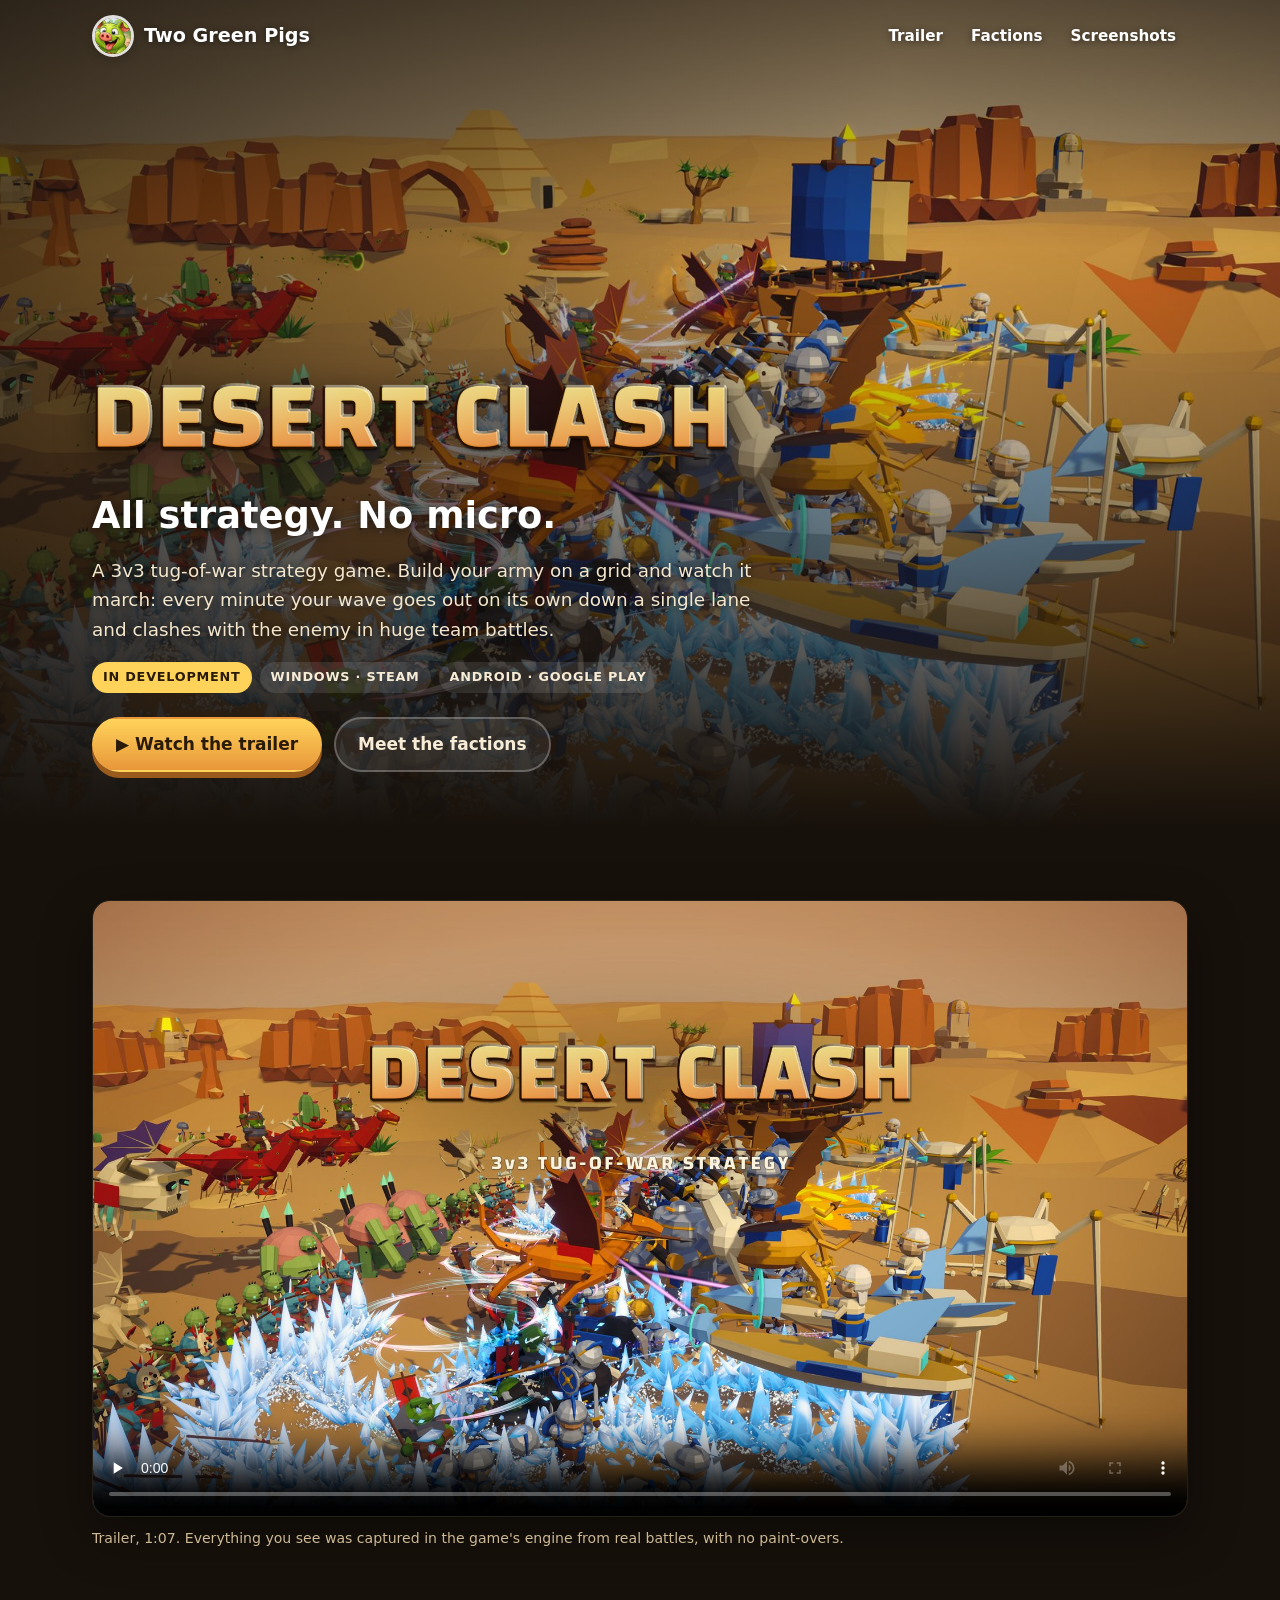
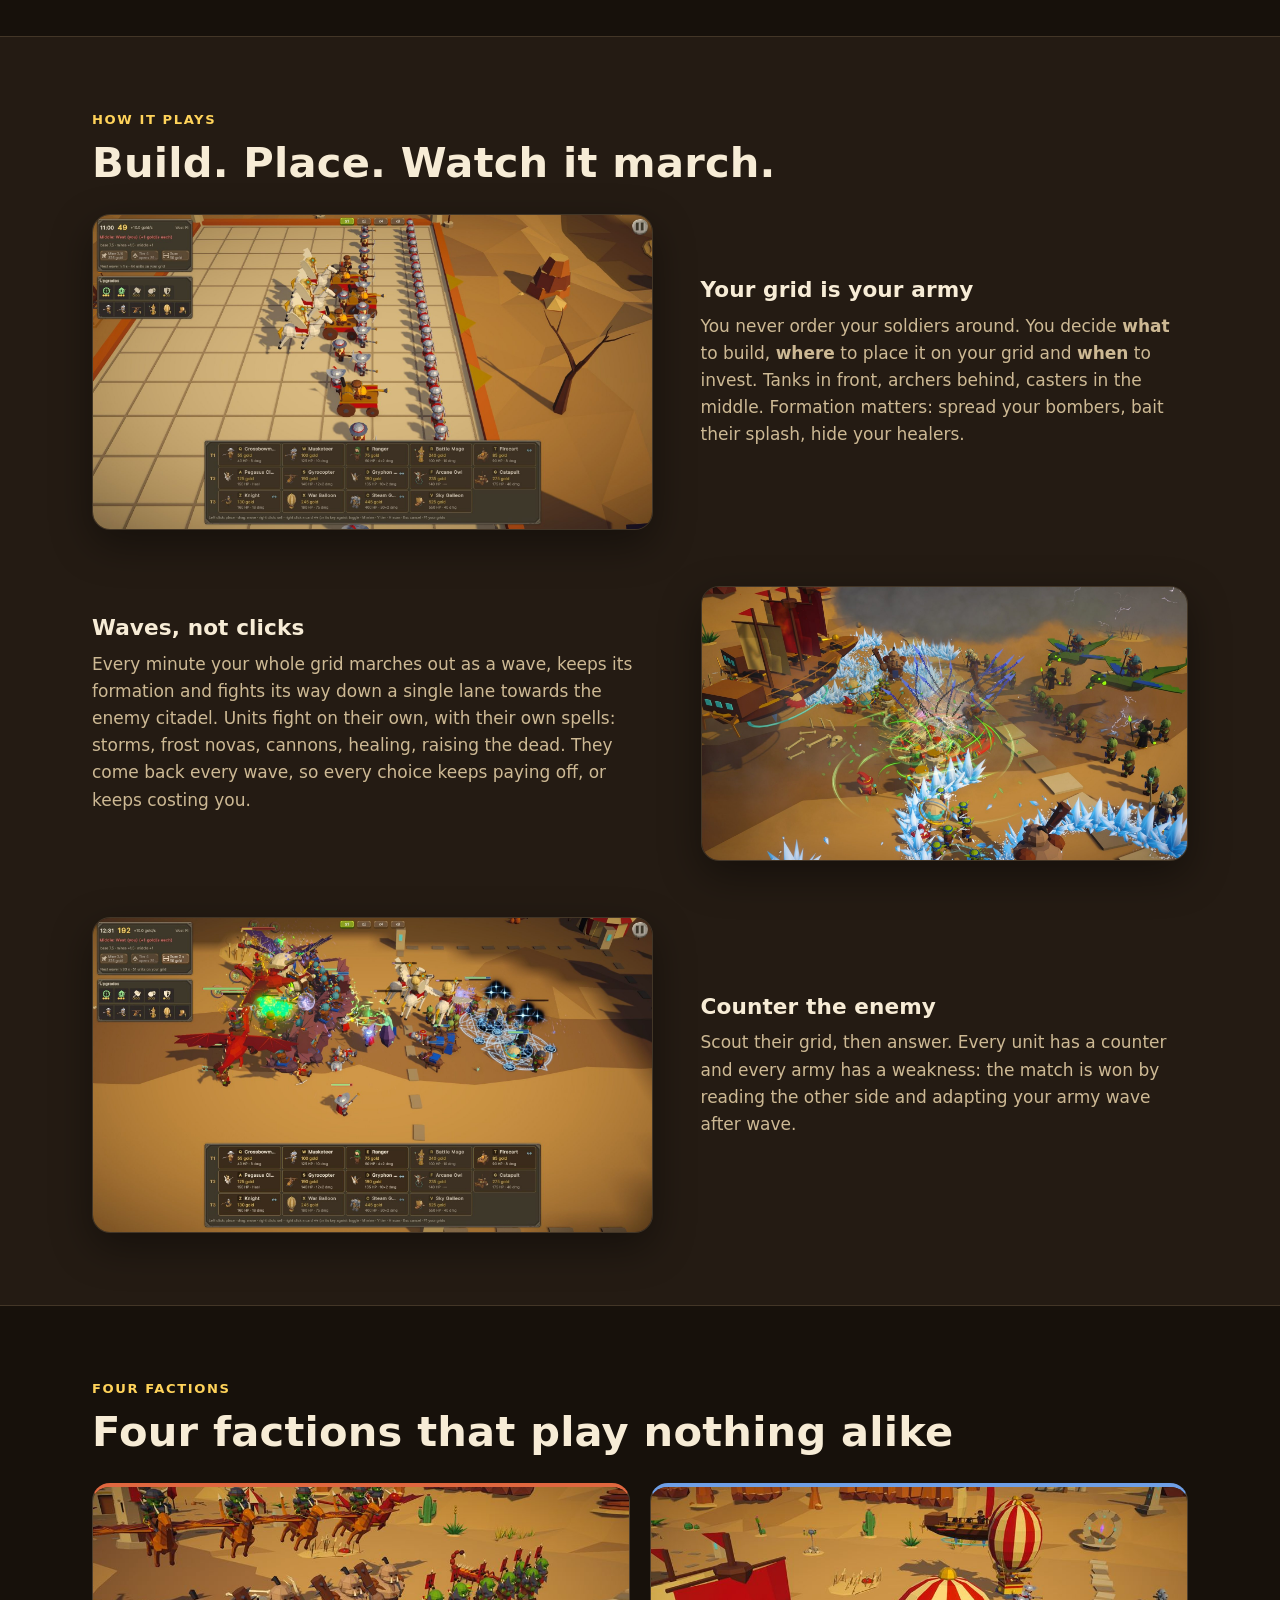
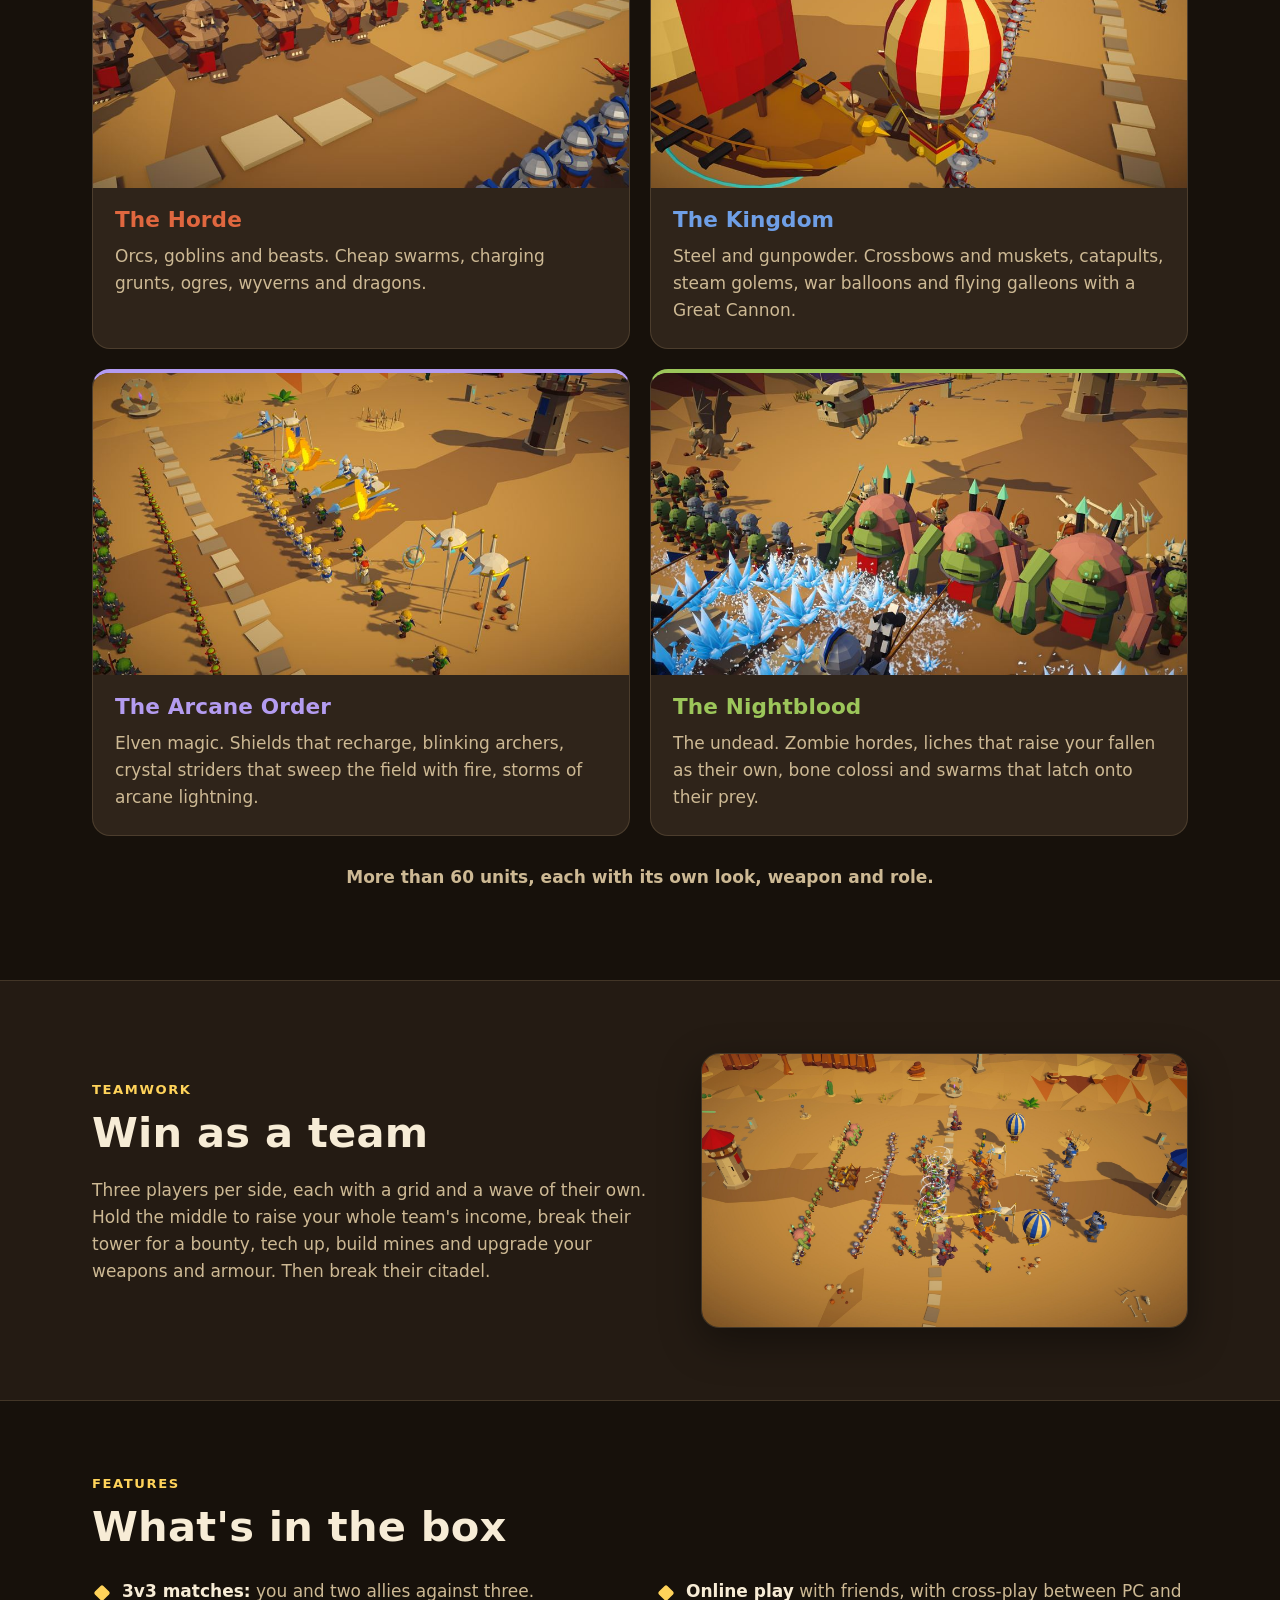
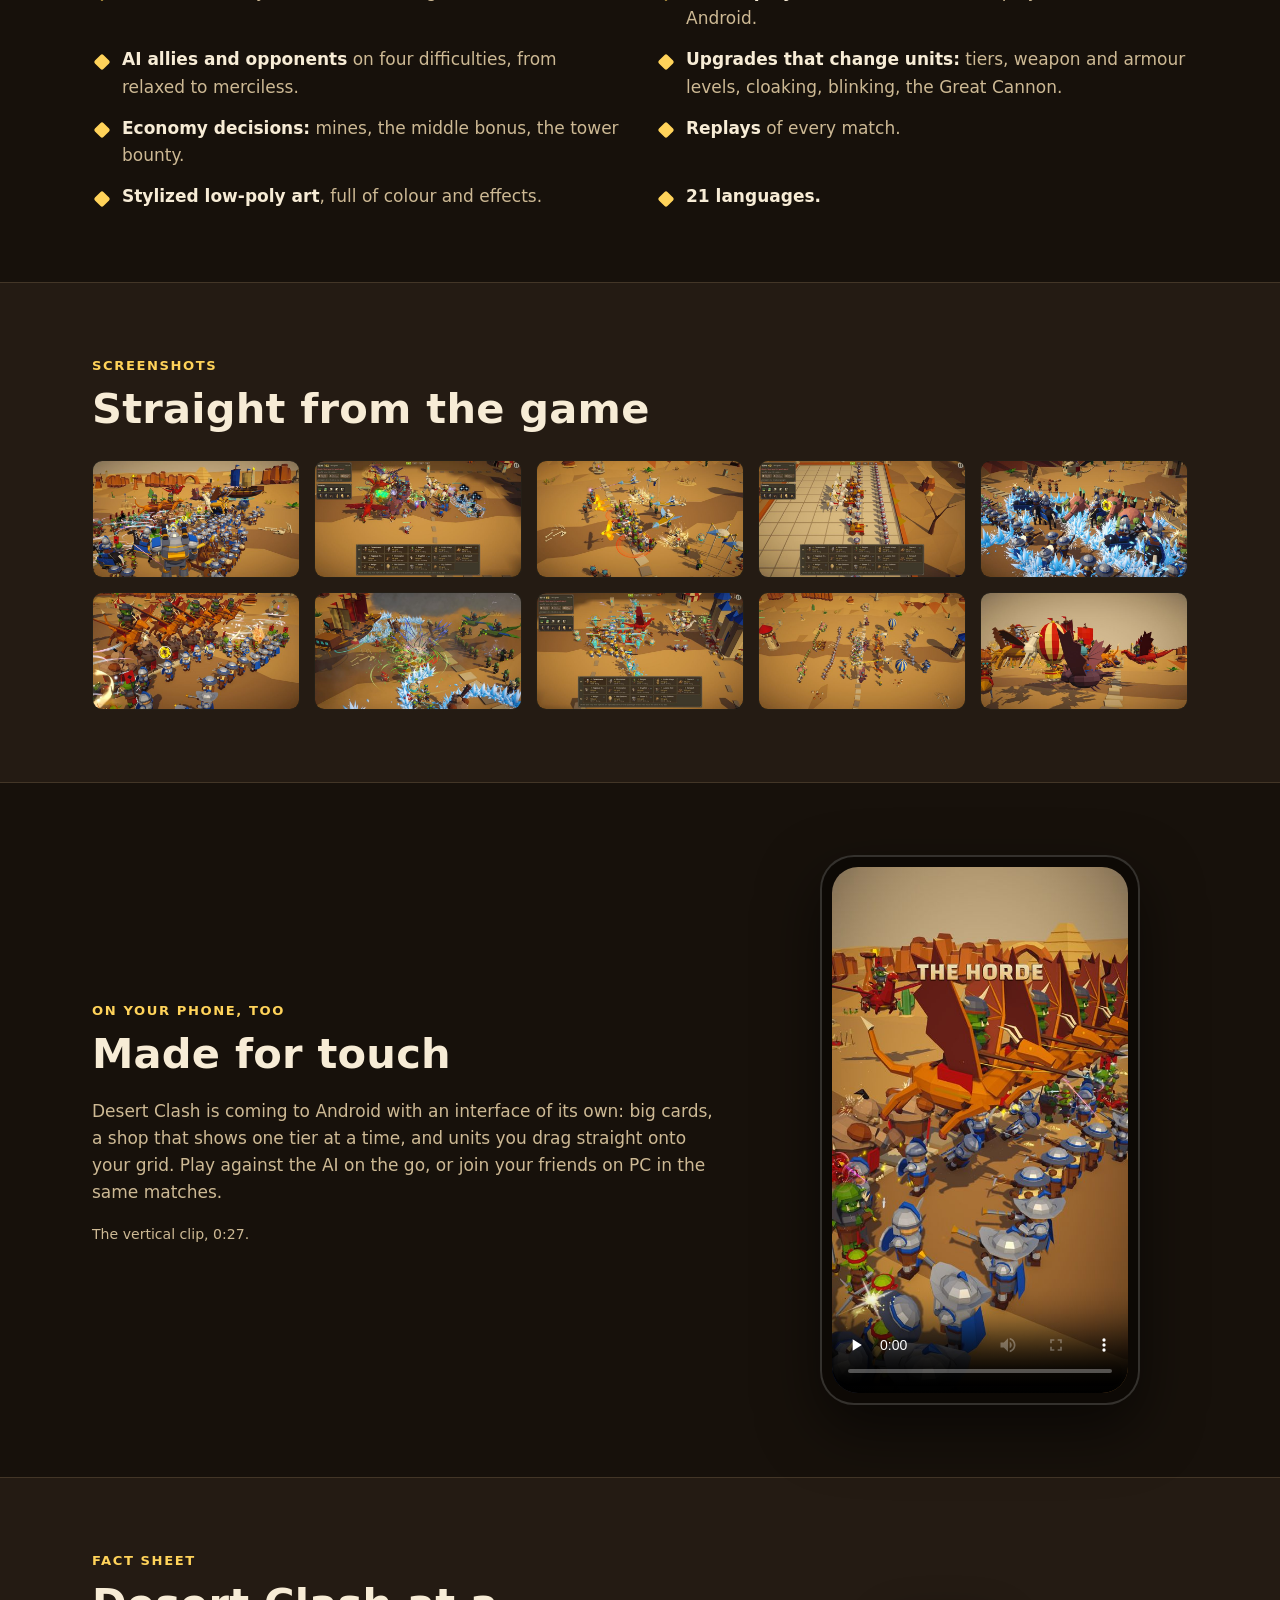
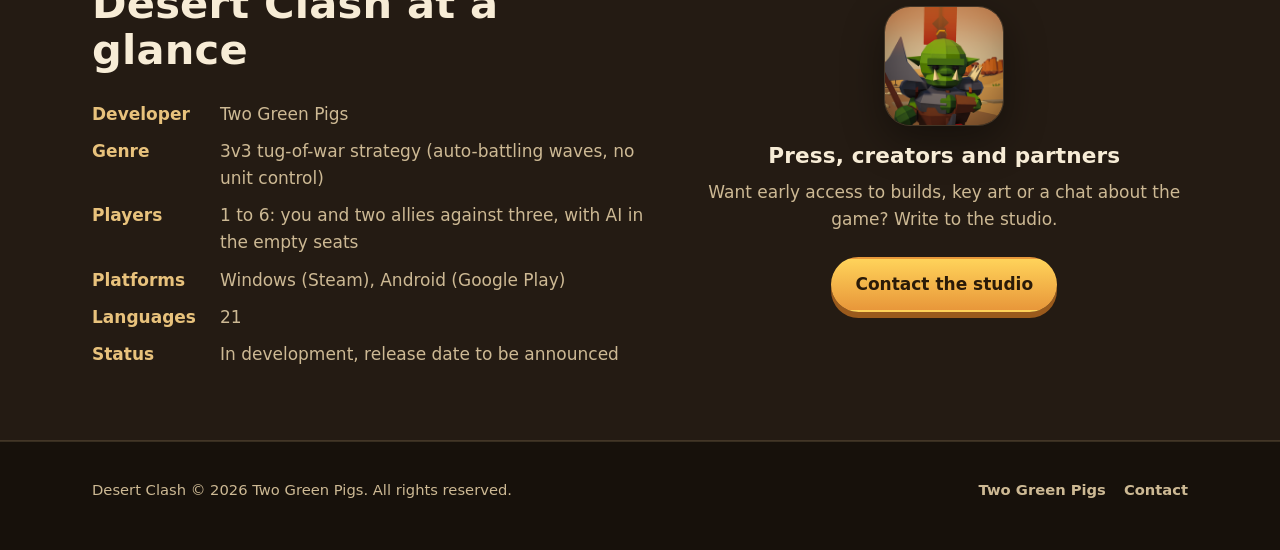
==== desert-clash/index.html @ 1e88afcd "Two Green Pigs website: the studio page and Desert Clash Plain HTML and CSS for GitHub Pages: the st" ====
<!doctype html>
<html lang="en">
<head>
  <meta charset="utf-8">
  <meta name="viewport" content="width=device-width, initial-scale=1">
  <title>Desert Clash · 3v3 tug-of-war strategy · Two Green Pigs</title>
  <meta name="description" content="Desert Clash is a 3v3 tug-of-war strategy game for PC and Android. Build your army on a grid and watch it march: four fantasy factions, more than 60 units, no micro.">
  <meta name="theme-color" content="#17110b">
  <meta property="og:type" content="website">
  <meta property="og:site_name" content="Two Green Pigs">
  <meta property="og:title" content="Desert Clash · All strategy. No micro.">
  <meta property="og:description" content="A 3v3 tug-of-war strategy game. Build your army on a grid, and every minute it marches out to clash with the enemy in huge team battles.">
  <meta property="og:image" content="media/key-art.jpg">
  <meta name="twitter:card" content="summary_large_image">
  <link rel="icon" type="image/png" sizes="32x32" href="../assets/img/favicon-32.png">
  <link rel="apple-touch-icon" href="../assets/img/pig-face-180.png">
  <link rel="preload" as="image" href="media/key-art-clean.jpg">
  <link rel="stylesheet" href="../assets/css/site.css">
</head>
<body class="game">
  <a class="skip" href="#main">Skip to content</a>

  <div class="game-hero">
    <div class="game-hero-bg"><img src="media/key-art-clean.jpg" width="1920" height="1080" alt=""></div>
    <header class="topbar">
      <div class="wrap topbar-inner">
        <a class="brand" href="../" aria-label="Two Green Pigs, home"><img src="../assets/img/pig-face-96.png" alt="" width="42" height="42"><span>Two Green Pigs</span></a>
        <nav class="nav" aria-label="Desert Clash">
          <a href="#trailer">Trailer</a>
          <a href="#factions">Factions</a>
          <a href="#screenshots">Screenshots</a>
        </nav>
      </div>
    </header>
    <div class="wrap game-hero-body" id="main">
      <h1><img class="game-logo" src="media/desert-clash-logo.png" width="1200" height="136" alt="Desert Clash"></h1>
      <p class="tagline">All strategy. No micro.</p>
      <p class="lead">A 3v3 tug-of-war strategy game. Build your army on a grid and watch it march: every minute your wave goes out on its own down a single lane and clashes with the enemy in huge team battles.</p>
      <div class="tags">
        <span class="tag tag-live">In development</span>
        <span class="tag">Windows · Steam</span>
        <span class="tag">Android · Google Play</span>
      </div>
      <div class="actions">
        <a class="btn btn-primary" href="#trailer">&#9654; Watch the trailer</a>
        <a class="btn btn-ghost" href="#factions">Meet the factions</a>
      </div>
    </div>
  </div>

  <main>
    <section id="trailer" class="section">
      <div class="wrap">
        <div class="video-frame">
          <video controls preload="none" playsinline poster="media/key-art.jpg" width="1920" height="1080">
            <source src="media/desert-clash-trailer.mp4" type="video/mp4">
            <a href="media/desert-clash-trailer.mp4">Download the trailer (MP4)</a>
          </video>
        </div>
        <p class="caption">Trailer, 1:07. Everything you see was captured in the game's engine from real battles, with no paint-overs.</p>
      </div>
    </section>

    <section class="section band">
      <div class="wrap">
        <p class="eyebrow">How it plays</p>
        <h2 class="section-title">Build. Place. Watch it march.</h2>
        <div class="rows">
          <div class="row">
            <img src="media/screens/04_hud_grid.jpg" width="1920" height="1080" loading="lazy" alt="A player's grid of units waiting for the next wave, with the shop and the economy around it">
            <div>
              <h3>Your grid is your army</h3>
              <p>You never order your soldiers around. You decide <strong>what</strong> to build, <strong>where</strong> to place it on your grid and <strong>when</strong> to invest. Tanks in front, archers behind, casters in the middle. Formation matters: spread your bombers, bait their splash, hide your healers.</p>
            </div>
          </div>
          <div class="row flip">
            <img src="media/screens/07_spells.jpg" width="1920" height="1080" loading="lazy" alt="Two armies clashing in the desert, with spells and explosions">
            <div>
              <h3>Waves, not clicks</h3>
              <p>Every minute your whole grid marches out as a wave, keeps its formation and fights its way down a single lane towards the enemy citadel. Units fight on their own, with their own spells: storms, frost novas, cannons, healing, raising the dead. They come back every wave, so every choice keeps paying off, or keeps costing you.</p>
            </div>
          </div>
          <div class="row">
            <img src="media/screens/02_hud_fight.jpg" width="1920" height="1080" loading="lazy" alt="A battle seen from above, with the game's interface">
            <div>
              <h3>Counter the enemy</h3>
              <p>Scout their grid, then answer. Every unit has a counter and every army has a weakness: the match is won by reading the other side and adapting your army wave after wave.</p>
            </div>
          </div>
        </div>
      </div>
    </section>

    <section id="factions" class="section">
      <div class="wrap">
        <p class="eyebrow">Four factions</p>
        <h2 class="section-title">Four factions that play nothing alike</h2>
        <div class="factions">
          <article class="faction horde">
            <video data-loop muted loop playsinline preload="none" poster="media/loop-horde.jpg" width="1920" height="1080" aria-label="The Horde in battle">
              <source src="media/loop-horde.mp4" type="video/mp4">
            </video>
            <div class="faction-body">
              <h3>The Horde</h3>
              <p>Orcs, goblins and beasts. Cheap swarms, charging grunts, ogres, wyverns and dragons.</p>
            </div>
          </article>
          <article class="faction kingdom">
            <video data-loop muted loop playsinline preload="none" poster="media/loop-kingdom.jpg" width="1920" height="1080" aria-label="The Kingdom in battle">
              <source src="media/loop-kingdom.mp4" type="video/mp4">
            </video>
            <div class="faction-body">
              <h3>The Kingdom</h3>
              <p>Steel and gunpowder. Crossbows and muskets, catapults, steam golems, war balloons and flying galleons with a Great Cannon.</p>
            </div>
          </article>
          <article class="faction arcane">
            <video data-loop muted loop playsinline preload="none" poster="media/loop-arcane.jpg" width="1920" height="1080" aria-label="The Arcane Order in battle">
              <source src="media/loop-arcane.mp4" type="video/mp4">
            </video>
            <div class="faction-body">
              <h3>The Arcane Order</h3>
              <p>Elven magic. Shields that recharge, blinking archers, crystal striders that sweep the field with fire, storms of arcane lightning.</p>
            </div>
          </article>
          <article class="faction nightblood">
            <video data-loop muted loop playsinline preload="none" poster="media/loop-nightblood.jpg" width="1920" height="1080" aria-label="The Nightblood in battle">
              <source src="media/loop-nightblood.mp4" type="video/mp4">
            </video>
            <div class="faction-body">
              <h3>The Nightblood</h3>
              <p>The undead. Zombie hordes, liches that raise your fallen as their own, bone colossi and swarms that latch onto their prey.</p>
            </div>
          </article>
        </div>
        <p class="note">More than 60 units, each with its own look, weapon and role.</p>
      </div>
    </section>

    <section class="section band">
      <div class="wrap">
        <div class="row flip">
          <img src="media/screens/09_lane.jpg" width="1920" height="1080" loading="lazy" alt="Waves of units marching down the lane between two towers">
          <div>
            <p class="eyebrow">Teamwork</p>
            <h2>Win as a team</h2>
            <p>Three players per side, each with a grid and a wave of their own. Hold the middle to raise your whole team's income, break their tower for a bounty, tech up, build mines and upgrade your weapons and armour. Then break their citadel.</p>
          </div>
        </div>
      </div>
    </section>

    <section class="section">
      <div class="wrap">
        <p class="eyebrow">Features</p>
        <h2 class="section-title">What's in the box</h2>
        <ul class="features">
          <li><strong>3v3 matches:</strong> you and two allies against three.</li>
          <li><strong>Online play</strong> with friends, with cross-play between PC and Android.</li>
          <li><strong>AI allies and opponents</strong> on four difficulties, from relaxed to merciless.</li>
          <li><strong>Upgrades that change units:</strong> tiers, weapon and armour levels, cloaking, blinking, the Great Cannon.</li>
          <li><strong>Economy decisions:</strong> mines, the middle bonus, the tower bounty.</li>
          <li><strong>Replays</strong> of every match.</li>
          <li><strong>Stylized low-poly art</strong>, full of colour and effects.</li>
          <li><strong>21 languages.</strong></li>
        </ul>
      </div>
    </section>

    <section id="screenshots" class="section band">
      <div class="wrap">
        <p class="eyebrow">Screenshots</p>
        <h2 class="section-title">Straight from the game</h2>
        <div class="gallery" data-gallery>
          <a href="media/screens/01_clash.jpg"><img src="media/screens/01_clash-thumb.jpg" width="800" height="450" loading="lazy" alt="Four factions clashing in the middle of the desert"></a>
          <a href="media/screens/02_hud_fight.jpg"><img src="media/screens/02_hud_fight-thumb.jpg" width="800" height="450" loading="lazy" alt="A battle with the game's interface"></a>
          <a href="media/screens/03_arcane.jpg"><img src="media/screens/03_arcane-thumb.jpg" width="800" height="450" loading="lazy" alt="The Arcane Order's crystal striders and archers"></a>
          <a href="media/screens/04_hud_grid.jpg"><img src="media/screens/04_hud_grid-thumb.jpg" width="800" height="450" loading="lazy" alt="Placing units on the grid"></a>
          <a href="media/screens/05_nightblood.jpg"><img src="media/screens/05_nightblood-thumb.jpg" width="800" height="450" loading="lazy" alt="The Nightblood's undead army"></a>
          <a href="media/screens/06_horde.jpg"><img src="media/screens/06_horde-thumb.jpg" width="800" height="450" loading="lazy" alt="The Horde charging"></a>
          <a href="media/screens/07_spells.jpg"><img src="media/screens/07_spells-thumb.jpg" width="800" height="450" loading="lazy" alt="Spells and explosions in a big fight"></a>
          <a href="media/screens/08_hud_fight.jpg"><img src="media/screens/08_hud_fight-thumb.jpg" width="800" height="450" loading="lazy" alt="A late-game battle with the interface"></a>
          <a href="media/screens/09_lane.jpg"><img src="media/screens/09_lane-thumb.jpg" width="800" height="450" loading="lazy" alt="Waves marching down the lane"></a>
          <a href="media/screens/10_air.jpg"><img src="media/screens/10_air-thumb.jpg" width="800" height="450" loading="lazy" alt="Air units fighting over the desert"></a>
        </div>
      </div>
    </section>

    <section class="section">
      <div class="wrap phone">
        <div>
          <p class="eyebrow">On your phone, too</p>
          <h2>Made for touch</h2>
          <p>Desert Clash is coming to Android with an interface of its own: big cards, a shop that shows one tier at a time, and units you drag straight onto your grid. Play against the AI on the go, or join your friends on PC in the same matches.</p>
          <p class="caption">The vertical clip, 0:27.</p>
        </div>
        <div class="phone-frame">
          <video controls preload="none" playsinline poster="media/short-poster.jpg" width="1080" height="1920">
            <source src="media/desert-clash-short.mp4" type="video/mp4">
            <a href="media/desert-clash-short.mp4">Download the clip (MP4)</a>
          </video>
        </div>
      </div>
    </section>

    <section class="section band">
      <div class="wrap row">
        <div>
          <p class="eyebrow">Fact sheet</p>
          <h2 class="section-title">Desert Clash at a glance</h2>
          <dl class="facts">
            <dt>Developer</dt><dd>Two Green Pigs</dd>
            <dt>Genre</dt><dd>3v3 tug-of-war strategy (auto-battling waves, no unit control)</dd>
            <dt>Players</dt><dd>1 to 6: you and two allies against three, with AI in the empty seats</dd>
            <dt>Platforms</dt><dd>Windows (Steam), Android (Google Play)</dd>
            <dt>Languages</dt><dd>21</dd>
            <dt>Status</dt><dd>In development, release date to be announced</dd>
          </dl>
        </div>
        <div class="cta">
          <img class="cta-icon" src="media/desert-clash-icon.png" width="256" height="256" loading="lazy" alt="The Desert Clash icon">
          <h3>Press, creators and partners</h3>
          <p>Want early access to builds, key art or a chat about the game? Write to the studio.</p>
          <div class="actions">
            <a class="btn btn-primary" href="mailto:twogreenpigs.studio@gmail.com?subject=Desert%20Clash">Contact the studio</a>
          </div>
        </div>
      </div>
    </section>
  </main>

  <footer class="footer">
    <div class="wrap footer-inner">
      <span>Desert Clash &copy; <span data-year>2026</span> Two Green Pigs. All rights reserved.</span>
      <nav class="footer-links" aria-label="Footer">
        <a href="../">Two Green Pigs</a>
        <a href="mailto:twogreenpigs.studio@gmail.com">Contact</a>
      </nav>
    </div>
  </footer>

  <script src="../assets/js/site.js" defer></script>
</body>
</html>
---- assets/css/site.css ----
/* Two Green Pigs: the studio site and its game pages. Plain CSS, no build step, no external requests (no web fonts,
   no trackers), so the site needs no cookie banner. The studio pages are bright (the logo's farm: sky, grass, mud);
   a game page is dark and takes its colours from the game (Desert Clash: sand and gold). */

:root {
  --sky: #9ed8f5;
  --sky-pale: #e4f5fc;
  --grass: #5aae35;
  --grass-deep: #2f6a1d;
  --pig: #8fd14f;
  --mud: #6d4424;
  --mud-soft: #a8723f;
  --sun: #ffd84a;
  --cream: #fff9ec;
  --paper: #fffdf7;
  --ink: #2b2118;
  --ink-soft: #5e5244;
  --line: rgba(43, 33, 24, 0.12);
  --radius: 18px;
  --radius-small: 10px;
  --shadow: 0 10px 30px rgba(43, 33, 24, 0.14);
  --wrap: 1160px;
  --display: "Bahnschrift", "DIN Alternate", "Roboto Condensed", "Arial Narrow", system-ui, sans-serif;
  --body: system-ui, -apple-system, "Segoe UI", Roboto, "Helvetica Neue", Arial, sans-serif;
}

*, *::before, *::after { box-sizing: border-box; }

html { scroll-behavior: smooth; -webkit-text-size-adjust: 100%; }
@media (prefers-reduced-motion: reduce) { html { scroll-behavior: auto; } }

body {
  margin: 0;
  font: 17px/1.6 var(--body);
  color: var(--ink);
  background: var(--paper);
  overflow-x: hidden;
}

img, video { display: block; max-width: 100%; height: auto; }
figure { margin: 0; }
a { color: inherit; }
h1, h2, h3 { font-family: var(--display); font-weight: 700; line-height: 1.1; margin: 0 0 0.5em; letter-spacing: 0.005em; }
h1 { font-size: clamp(2.4rem, 6vw, 4.2rem); }
h2 { font-size: clamp(1.8rem, 4vw, 2.6rem); }
h3 { font-size: 1.35rem; }
p { margin: 0 0 1em; }

.wrap { width: 100%; max-width: var(--wrap); margin: 0 auto; padding: 0 16px; }
@media (min-width: 720px) { .wrap { padding: 0 32px; } }

.skip { position: absolute; left: -9999px; top: 8px; z-index: 100; background: var(--ink); color: #fff; padding: 8px 14px; border-radius: 8px; }
.skip:focus { left: 8px; }

:focus-visible { outline: 3px solid var(--sun); outline-offset: 3px; border-radius: 4px; }

/* ---------- the top bar ---------- */

.topbar { position: relative; z-index: 10; }
.topbar-inner { display: flex; align-items: center; justify-content: space-between; gap: 16px; min-height: 72px; }
.brand { display: inline-flex; align-items: center; gap: 10px; text-decoration: none; font-family: var(--display); font-weight: 700; font-size: 1.2rem; white-space: nowrap; }
.brand img { width: 42px; height: 42px; border-radius: 50%; border: 3px solid #fff; box-shadow: 0 3px 10px rgba(0, 0, 0, 0.18); }
.nav { display: flex; gap: 4px; flex-wrap: wrap; justify-content: flex-end; }
.nav a { text-decoration: none; font-weight: 600; font-size: 0.95rem; padding: 8px 12px; border-radius: 999px; }
.nav a:hover { background: rgba(255, 255, 255, 0.55); }
@media (max-width: 560px) {
  .brand span { display: none; }
  .nav a { padding: 6px 9px; font-size: 0.9rem; }
}

/* ---------- buttons and tags ---------- */

.actions { display: flex; flex-wrap: wrap; gap: 12px; margin-top: 24px; }
.btn {
  display: inline-flex; align-items: center; justify-content: center; gap: 8px;
  min-height: 48px; padding: 12px 22px; border-radius: 999px;
  font-weight: 700; text-decoration: none; border: 2px solid transparent;
  transition: transform 0.15s ease, box-shadow 0.15s ease, background 0.15s ease;
}
.btn:hover { transform: translateY(-2px); }
.btn-primary { background: var(--grass); color: #fff; box-shadow: 0 6px 0 var(--grass-deep); }
.btn-primary:hover { box-shadow: 0 8px 0 var(--grass-deep); }
.btn-ghost { background: rgba(255, 255, 255, 0.7); color: var(--ink); border-color: var(--line); }
.btn-big { font-size: 1.05rem; padding: 14px 26px; overflow-wrap: anywhere; }
@media (prefers-reduced-motion: reduce) { .btn, .btn:hover { transition: none; transform: none; } }

.tags { display: flex; flex-wrap: wrap; gap: 8px; margin-bottom: 14px; }
.tag { font-size: 0.8rem; font-weight: 700; text-transform: uppercase; letter-spacing: 0.06em; padding: 5px 11px; border-radius: 999px; background: var(--sky-pale); color: var(--ink-soft); }
.tag-live { background: var(--sun); color: var(--ink); }

/* ---------- sections ---------- */

.section { padding: 72px 0; }
.section-title { margin-bottom: 28px; }
.eyebrow { font-weight: 800; text-transform: uppercase; letter-spacing: 0.12em; font-size: 0.82rem; color: var(--grass-deep); margin-bottom: 10px; }
.lead { font-size: 1.15rem; color: var(--ink-soft); max-width: 36em; }

/* ---------- the studio pages ---------- */

.studio .topbar { background: var(--sky); }
.studio .hero { background: linear-gradient(180deg, var(--sky) 0%, var(--sky-pale) 72%, var(--paper) 100%); }

.hero { padding: 24px 0 64px; }
.hero-grid { display: grid; gap: 32px; align-items: center; }
@media (min-width: 900px) { .hero-grid { grid-template-columns: 1fr 1.15fr; gap: 48px; } }
.hero h1 { color: var(--grass-deep); }
.hero h1 .accent { color: var(--mud); }
.hero-art img { border-radius: var(--radius); box-shadow: var(--shadow); border: 6px solid #fff; transform: rotate(1.2deg); }
@media (prefers-reduced-motion: reduce) { .hero-art img { transform: none; } }

.game-card { overflow: hidden; border-radius: var(--radius); background: #fff; box-shadow: var(--shadow); border: 1px solid var(--line); }
.game-card-media { display: block; background: #1c140d; }
.game-card-media img { width: 100%; aspect-ratio: 920 / 430; object-fit: cover; }
.game-card-body { padding: 24px 20px 28px; }
@media (min-width: 860px) { .game-card-body { display: grid; grid-template-columns: 1fr 1.6fr; gap: 40px; padding: 36px 40px 40px; } }
.game-card h3 { font-size: 2rem; }

.about { background: var(--cream); border-top: 1px solid var(--line); border-bottom: 1px solid var(--line); }
.about-grid { display: grid; gap: 36px; align-items: center; }
@media (min-width: 860px) { .about-grid { grid-template-columns: 0.8fr 1.2fr; gap: 56px; } }
.about-art img { border-radius: var(--radius); box-shadow: var(--shadow); border: 6px solid #fff; transform: rotate(-1.5deg); max-height: 560px; width: auto; margin: 0 auto; }
@media (prefers-reduced-motion: reduce) { .about-art img { transform: none; } }
.about-copy p { color: var(--ink-soft); }

.values { display: grid; gap: 18px; margin-top: 48px; }
@media (min-width: 760px) { .values { grid-template-columns: repeat(3, 1fr); } }
.value { background: #fff; border-radius: var(--radius); padding: 24px; border: 1px solid var(--line); }
.value h3 { color: var(--grass-deep); }
.value p { margin: 0; color: var(--ink-soft); }
.value-icon { width: 44px; height: 44px; border-radius: 50%; display: grid; place-items: center; background: var(--pig); color: var(--grass-deep); font-size: 1.3rem; margin-bottom: 14px; }

.contact-box {
  text-align: center; background: linear-gradient(160deg, var(--grass) 0%, var(--grass-deep) 100%);
  color: #fff; border-radius: var(--radius); padding: 48px 20px; box-shadow: var(--shadow);
}
.contact-box h2 { color: #fff; }
.contact-box p { color: rgba(255, 255, 255, 0.9); }
.contact-box .btn-primary { background: var(--sun); color: var(--ink); box-shadow: 0 6px 0 #c9a21a; }

.footer { padding: 36px 0 48px; color: var(--ink-soft); font-size: 0.92rem; }
.footer-inner { display: flex; flex-wrap: wrap; gap: 12px 24px; align-items: center; justify-content: space-between; }
.footer a { text-decoration: none; font-weight: 600; }
.footer a:hover { text-decoration: underline; }
.footer-links { display: flex; flex-wrap: wrap; gap: 6px 18px; }

/* ---------- a game page (Desert Clash) ---------- */

.game {
  --night: #17110b;
  --stone: #241b13;
  --stone-2: #2f241a;
  --sand: #e8c27c;
  --gold: #ffd35a;
  --gold-deep: #e8973a;
  --text: #f7ecd6;
  --text-soft: #cdb994;
  --line: rgba(255, 220, 160, 0.14);
  background: var(--night);
  color: var(--text);
}
.game .brand img { border-color: rgba(255, 255, 255, 0.85); }
.game .nav a:hover { background: rgba(255, 255, 255, 0.1); }
.game .lead, .game p { color: var(--text-soft); }
.game h2, .game h3 { color: var(--text); }
.game .eyebrow { color: var(--gold); }
.game .btn-primary { background: linear-gradient(180deg, var(--gold) 0%, var(--gold-deep) 100%); color: #2a1a08; box-shadow: 0 6px 0 #9a5a1c; }
.game .btn-primary:hover { box-shadow: 0 8px 0 #9a5a1c; }
.game .btn-ghost { background: rgba(255, 255, 255, 0.08); color: var(--text); border-color: rgba(255, 255, 255, 0.25); }
.game .tag { background: rgba(255, 255, 255, 0.1); color: var(--text); }
.game .tag-live { background: var(--gold); color: #2a1a08; }
.game .footer { color: var(--text-soft); border-top: 1px solid var(--line); }

.game-hero { position: relative; isolation: isolate; min-height: min(92vh, 860px); display: flex; flex-direction: column; }
.game-hero-bg { position: absolute; inset: 0; z-index: -1; overflow: hidden; }
.game-hero-bg img { width: 100%; height: 100%; object-fit: cover; object-position: 50% 40%; }
.game-hero-bg::after {
  content: ""; position: absolute; inset: 0;
  background:
    linear-gradient(90deg, rgba(23, 17, 11, 0.6) 0%, rgba(23, 17, 11, 0.25) 45%, rgba(23, 17, 11, 0) 70%),
    linear-gradient(180deg, rgba(23, 17, 11, 0.55) 0%, rgba(23, 17, 11, 0.05) 30%, rgba(23, 17, 11, 0.4) 62%, var(--night) 100%);
}
.game-hero .topbar { color: #fff; text-shadow: 0 1px 6px rgba(0, 0, 0, 0.5); }
.game-hero-body { margin-top: auto; padding-bottom: 56px; }
.game-logo { width: min(640px, 100%); margin: 0 0 14px; filter: drop-shadow(0 6px 18px rgba(0, 0, 0, 0.55)); }
.game-hero .tagline { font-family: var(--display); font-weight: 700; font-size: clamp(1.5rem, 3.4vw, 2.3rem); color: #fff; text-shadow: 0 2px 12px rgba(0, 0, 0, 0.6); margin-bottom: 10px; }
.game-hero .lead { color: #f3e6cc; text-shadow: 0 1px 8px rgba(0, 0, 0, 0.7); }

.video-frame { border-radius: var(--radius); overflow: hidden; background: #000; border: 1px solid var(--line); box-shadow: 0 18px 50px rgba(0, 0, 0, 0.45); }
.video-frame video { width: 100%; aspect-ratio: 16 / 9; background: #000; }
.caption { font-size: 0.88rem; color: var(--text-soft); margin-top: 10px; }

.rows { display: grid; gap: 56px; }
.row { display: grid; gap: 24px; align-items: center; }
@media (min-width: 860px) {
  .row { grid-template-columns: 1.15fr 1fr; gap: 48px; }
  .row.flip > :first-child { order: 2; }
}
.row img { border-radius: var(--radius); border: 1px solid var(--line); box-shadow: 0 14px 40px rgba(0, 0, 0, 0.4); }

.band { background: var(--stone); border-top: 1px solid var(--line); border-bottom: 1px solid var(--line); }

.factions { display: grid; gap: 20px; }
@media (min-width: 720px) { .factions { grid-template-columns: repeat(2, 1fr); } }
.faction { background: var(--stone-2); border-radius: var(--radius); overflow: hidden; border: 1px solid var(--line); border-top: 4px solid var(--accent, var(--gold)); }
.faction video { width: 100%; aspect-ratio: 16 / 9; object-fit: cover; background: #000; }
.faction-body { padding: 20px 22px 24px; }
.faction h3 { color: var(--accent, var(--gold)); }
.faction p { margin: 0; }
.faction.horde { --accent: #e0673f; }
.faction.kingdom { --accent: #6f9fe6; }
.faction.arcane { --accent: #b49cf0; }
.faction.nightblood { --accent: #9cc65a; }
.note { text-align: center; margin-top: 28px; font-weight: 600; color: var(--sand); }

.features { list-style: none; padding: 0; margin: 0; display: grid; gap: 12px; }
@media (min-width: 760px) { .features { grid-template-columns: repeat(2, 1fr); gap: 14px 32px; } }
.features li { position: relative; padding-left: 30px; color: var(--text-soft); }
.features li::before { content: ""; position: absolute; left: 4px; top: 0.55em; width: 12px; height: 12px; background: var(--gold); transform: rotate(45deg); border-radius: 2px; }
.features strong { color: var(--text); }

.gallery { display: grid; gap: 12px; grid-template-columns: repeat(2, 1fr); }   /* ten screenshots: 5 rows of 2, or 2 rows of 5 */
@media (min-width: 960px) { .gallery { grid-template-columns: repeat(5, 1fr); gap: 14px; } }
.gallery a { display: block; border-radius: var(--radius-small); overflow: hidden; border: 1px solid var(--line); background: #000; }
.gallery img { width: 100%; aspect-ratio: 16 / 9; object-fit: cover; transition: transform 0.25s ease, opacity 0.25s ease; }
.gallery a:hover img { transform: scale(1.04); opacity: 0.92; }
@media (prefers-reduced-motion: reduce) { .gallery img, .gallery a:hover img { transition: none; transform: none; } }

.phone { display: grid; gap: 32px; align-items: center; }
@media (min-width: 860px) { .phone { grid-template-columns: 1.2fr 0.8fr; gap: 56px; } }
.phone-frame { width: min(320px, 78vw); margin: 0 auto; border-radius: 34px; padding: 10px; background: #0d0905; border: 2px solid rgba(255, 255, 255, 0.16); box-shadow: 0 24px 60px rgba(0, 0, 0, 0.55); }
.phone-frame video { width: 100%; aspect-ratio: 9 / 16; border-radius: 26px; background: #000; }

.facts { display: grid; grid-template-columns: max-content 1fr; gap: 10px 24px; margin: 0; }
.facts dt { font-weight: 700; color: var(--sand); }
.facts dd { margin: 0; color: var(--text-soft); }
@media (max-width: 520px) { .facts { grid-template-columns: 1fr; gap: 2px; } .facts dd { margin-bottom: 10px; } }

.cta { text-align: center; }
.cta .actions { justify-content: center; }

/* ---------- the screenshot viewer ---------- */

.lightbox { border: 0; padding: 0; background: transparent; max-width: 100vw; max-height: 100vh; width: 100vw; height: 100vh; }
.lightbox::backdrop { background: rgba(10, 7, 4, 0.92); }
.lightbox-inner { position: relative; width: 100%; height: 100%; display: grid; place-items: center; padding: 56px 12px; }
.lightbox img { max-width: min(1600px, 100%); max-height: 100%; width: auto; border-radius: 10px; box-shadow: 0 20px 60px rgba(0, 0, 0, 0.6); }
.lightbox button {
  position: absolute; border: 0; cursor: pointer; width: 48px; height: 48px; border-radius: 50%;
  background: rgba(255, 255, 255, 0.14); color: #fff; font-size: 1.6rem; line-height: 1;
}
.lightbox button:hover { background: rgba(255, 255, 255, 0.28); }
.lightbox .lb-close { top: 8px; right: 8px; }
.lightbox .lb-prev { left: 8px; top: 50%; transform: translateY(-50%); }
.lightbox .lb-next { right: 8px; top: 50%; transform: translateY(-50%); }
.lightbox .lb-count { position: absolute; bottom: 14px; left: 0; right: 0; text-align: center; color: rgba(255, 255, 255, 0.75); font-size: 0.9rem; }

/* ---------- the 404 page ---------- */

.lost { min-height: 70vh; display: grid; place-items: center; text-align: center; padding: 48px 16px; }
.lost img { width: 160px; height: 160px; border-radius: 50%; margin: 0 auto 24px; border: 6px solid #fff; box-shadow: var(--shadow); }

.cta .cta-icon { width: 120px; height: 120px; border-radius: 26px; margin: 0 auto 18px; }

/* on a narrow screen the text covers the whole battle: a darker veil keeps it readable */
@media (max-width: 720px) {
  .game-hero-bg::after { background: linear-gradient(180deg, rgba(23, 17, 11, 0.6) 0%, rgba(23, 17, 11, 0.45) 35%, rgba(23, 17, 11, 0.75) 70%, var(--night) 100%); }
}
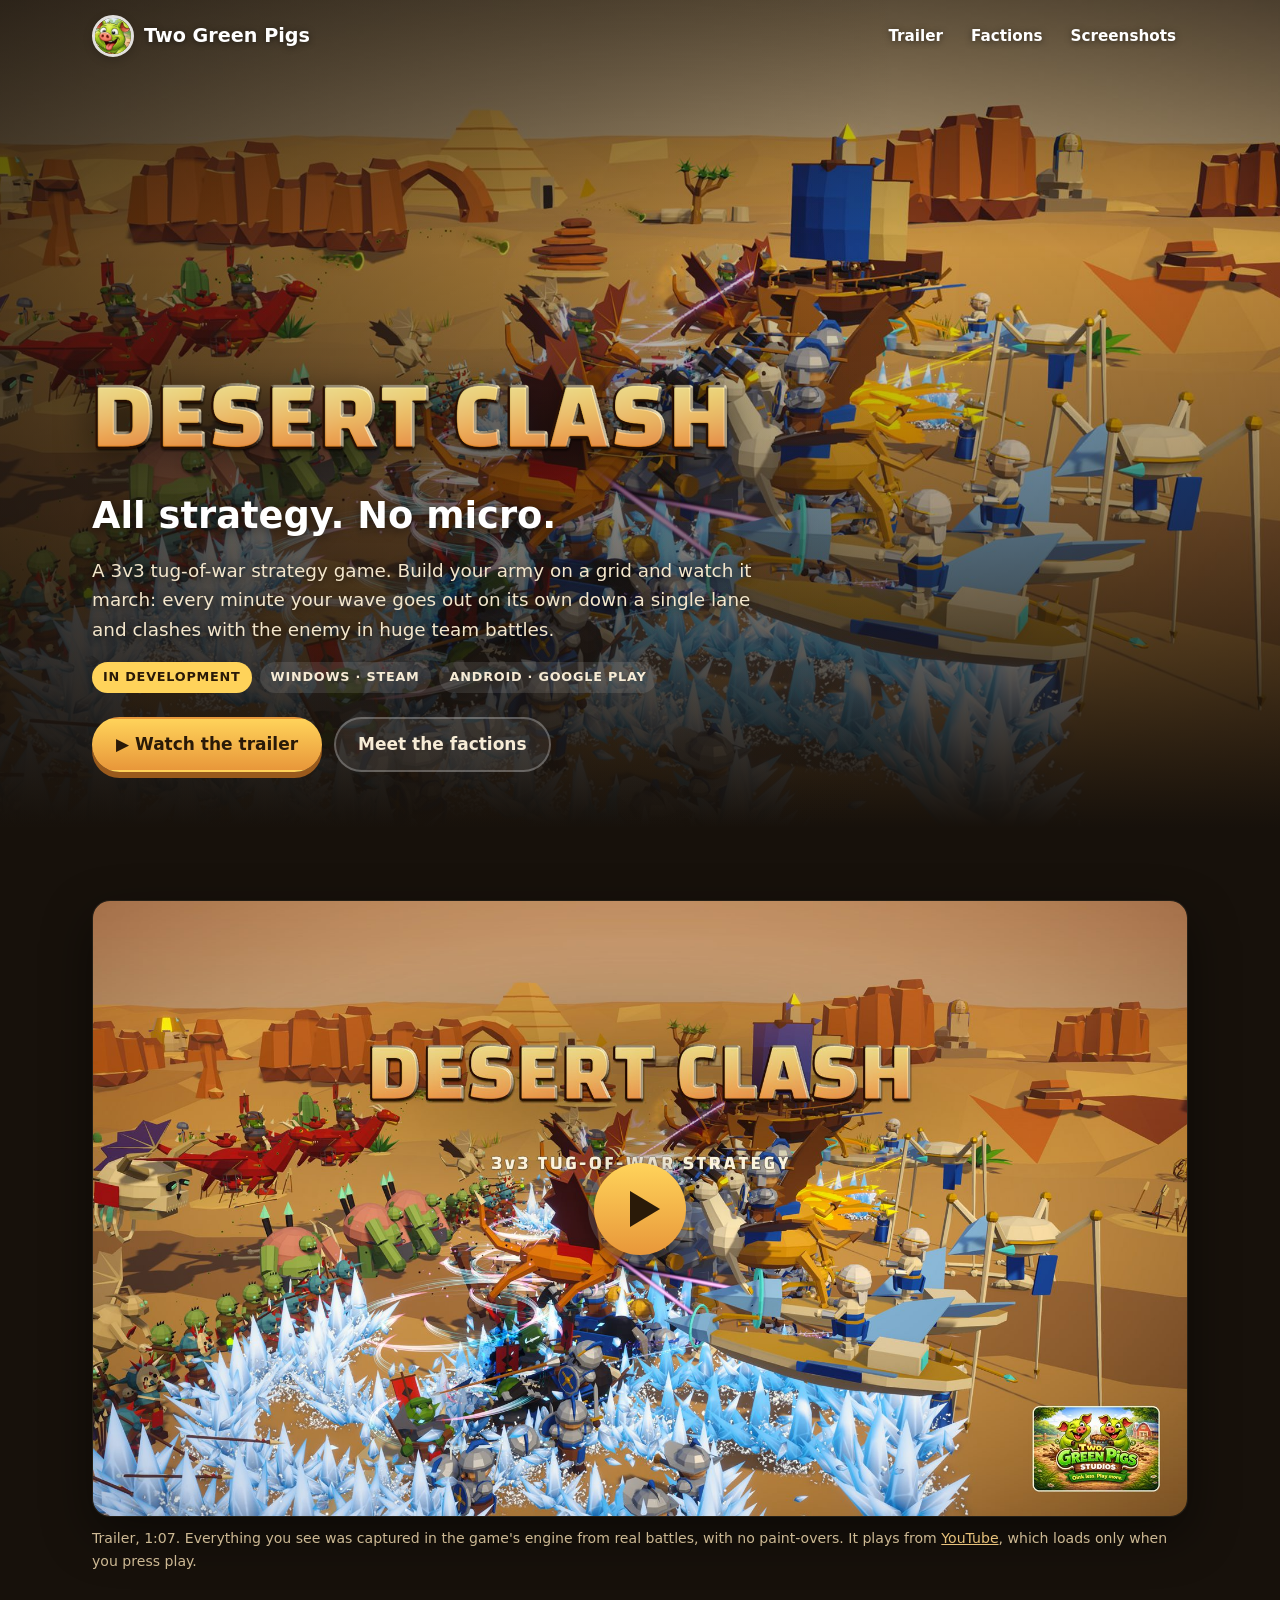
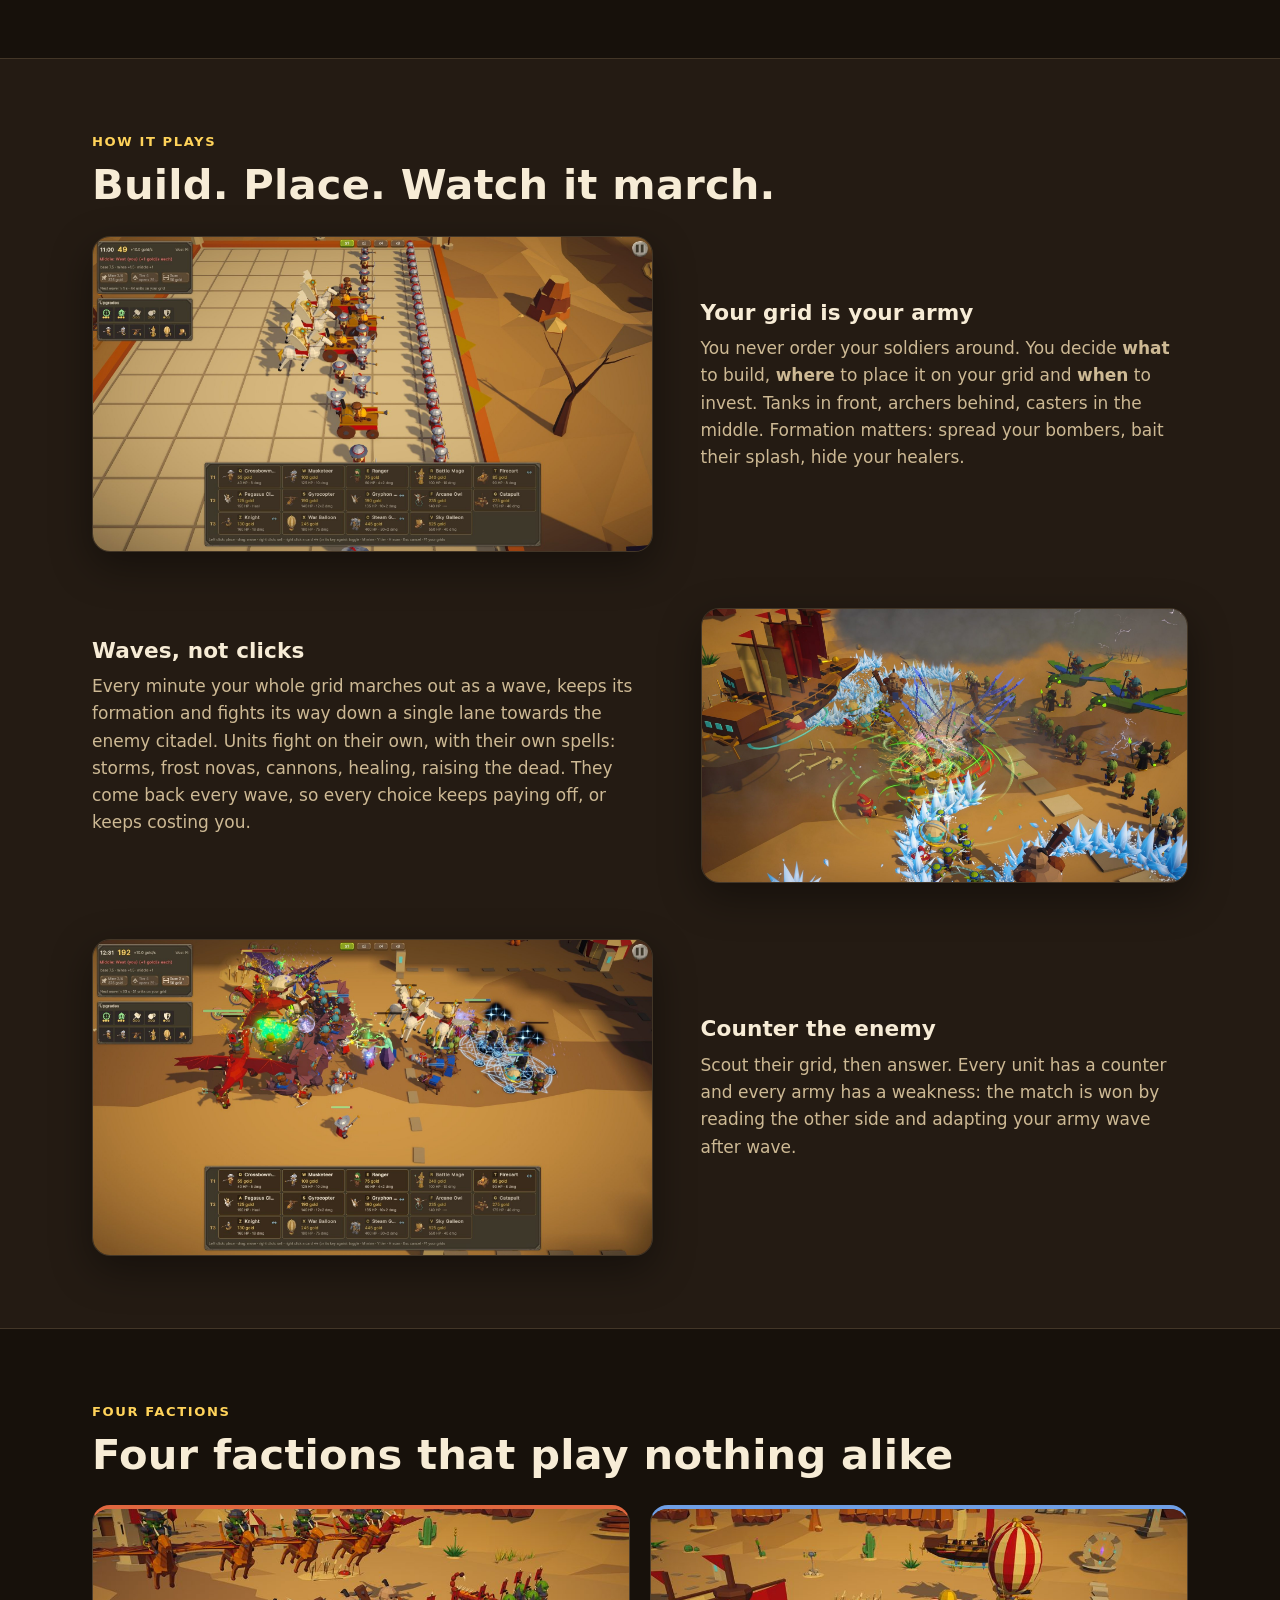
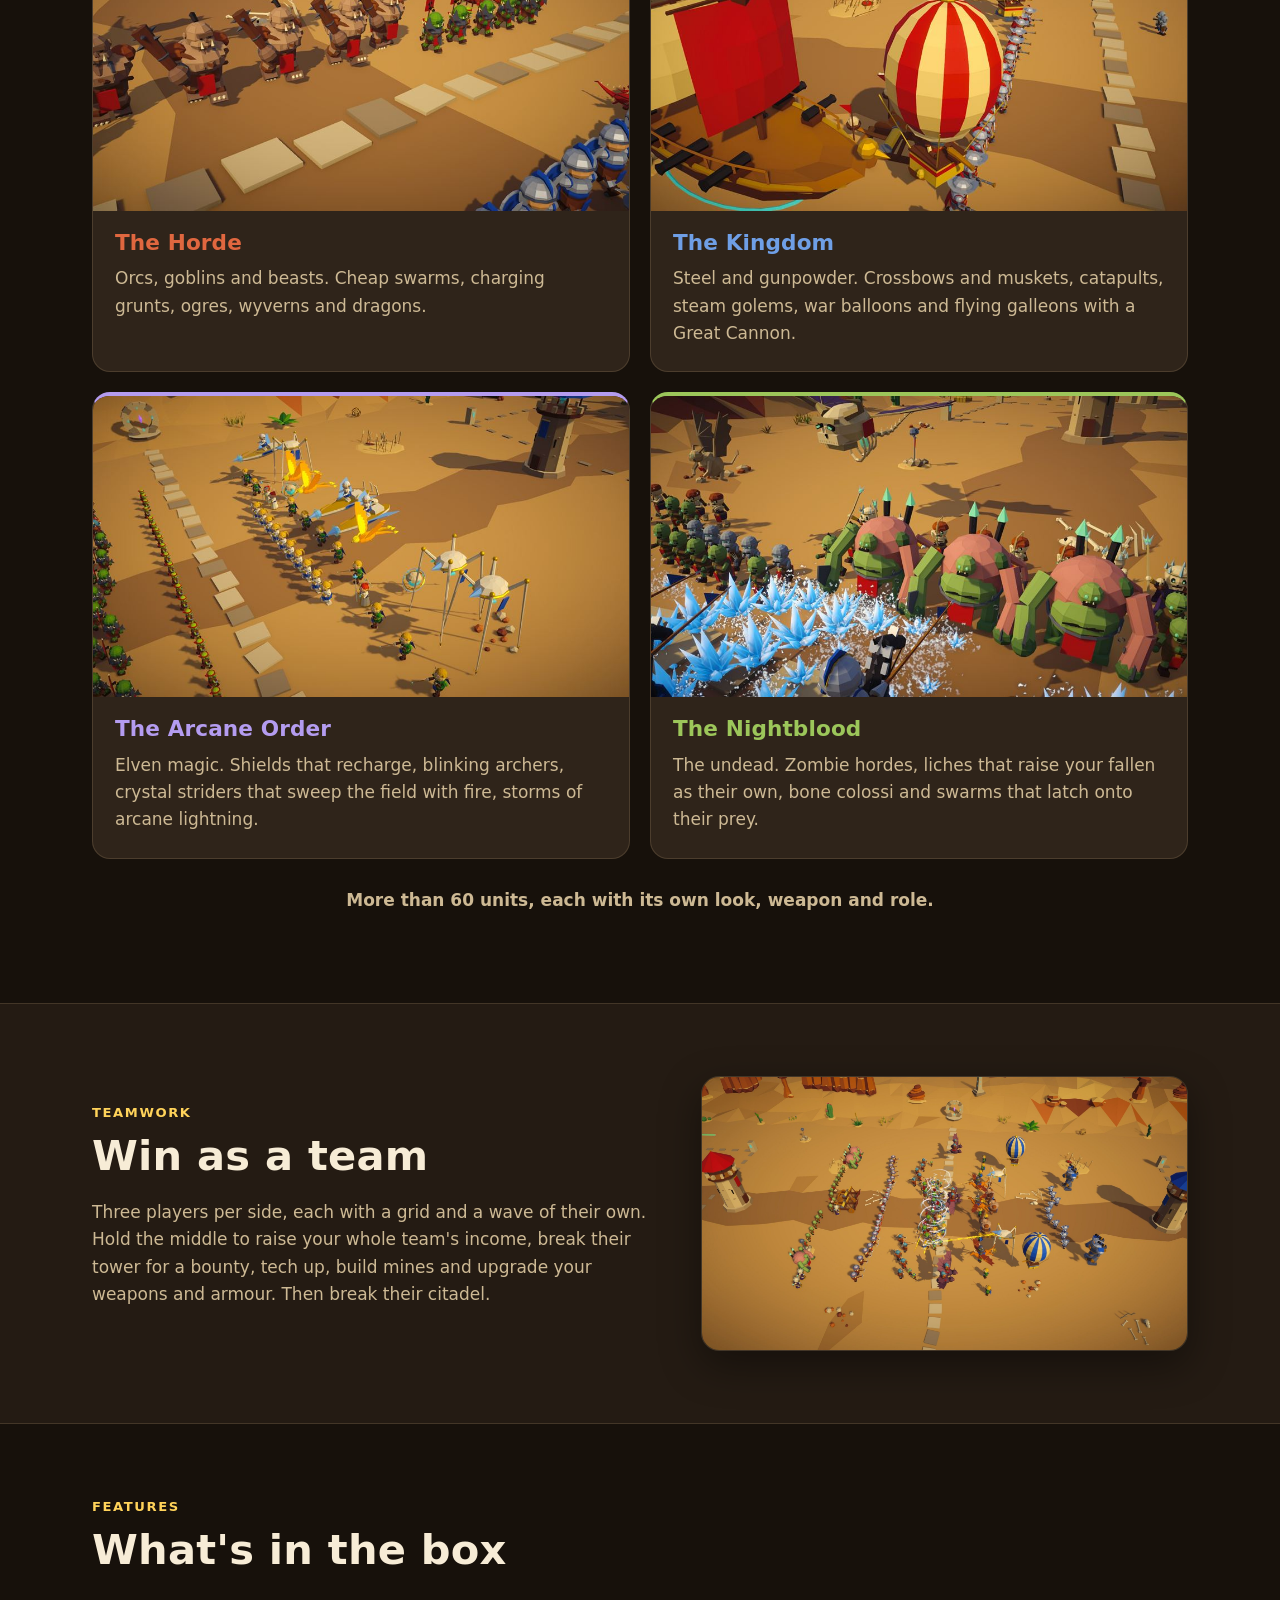
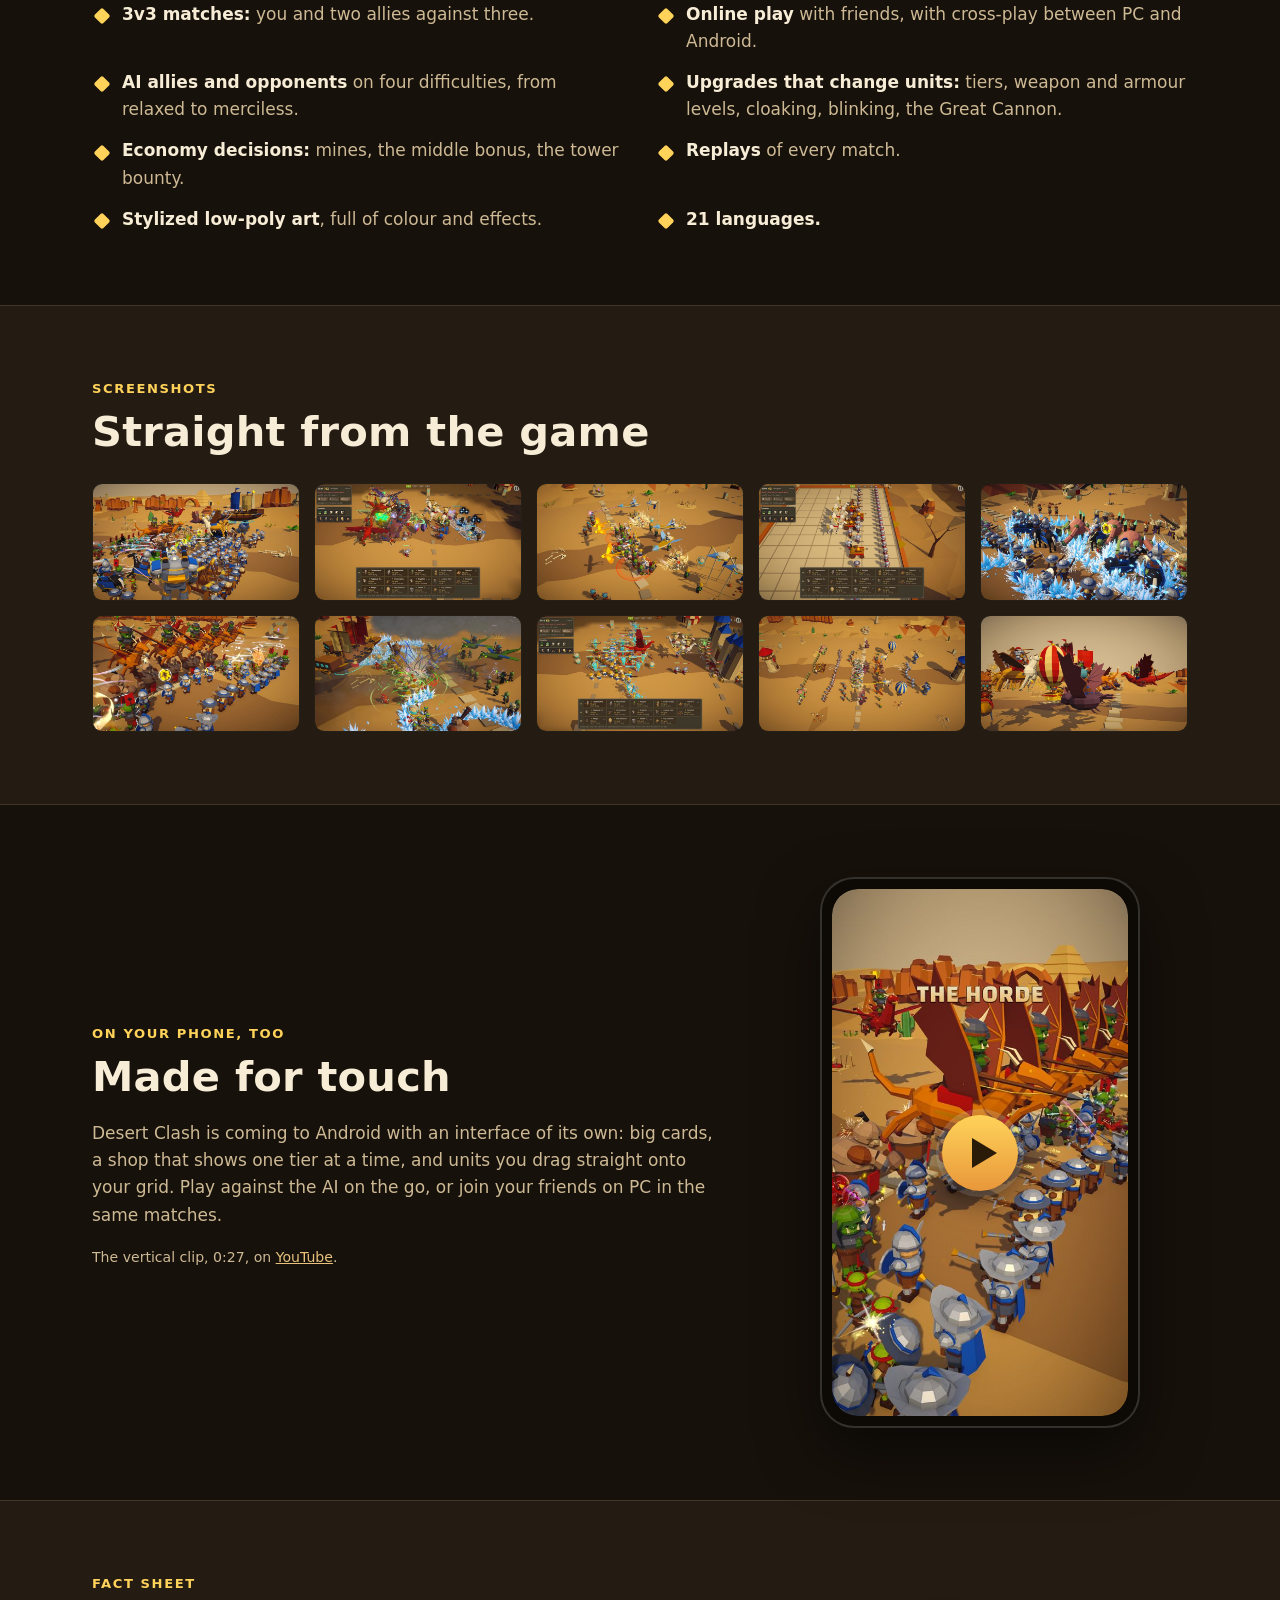
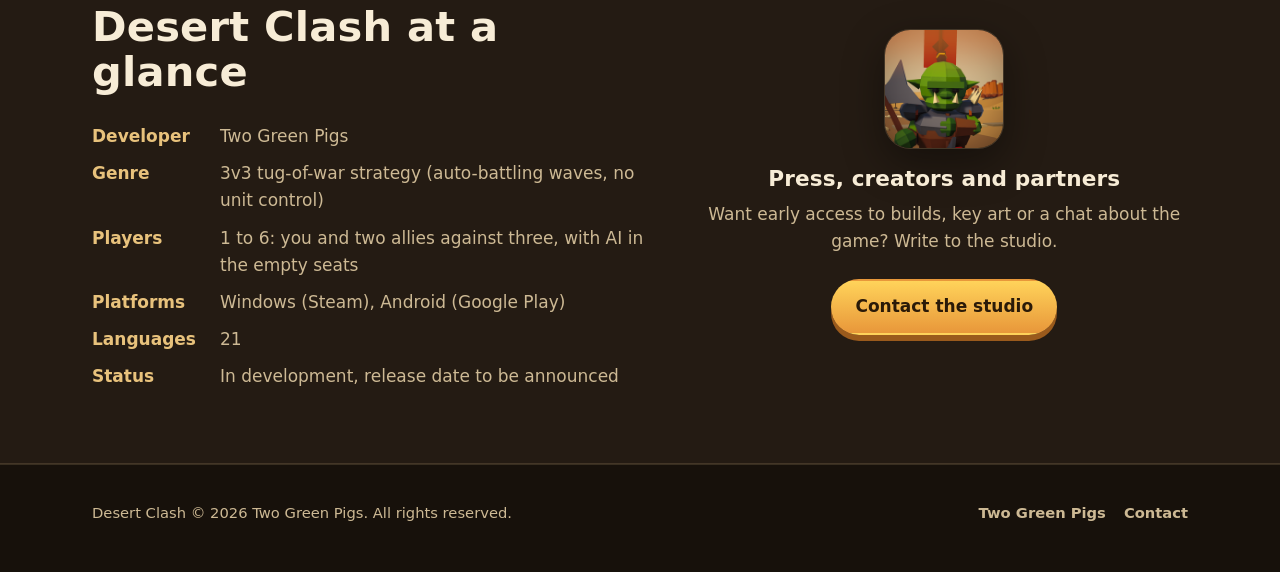
==== commit 16d48a92: "The trailer and the vertical clip play from YouTube; the factions' loops are sharp again The self-ho" ====
--- a/desert-clash/index.html
+++ b/desert-clash/index.html
@@ -10,7 +10,8 @@
   <meta property="og:site_name" content="Two Green Pigs">
   <meta property="og:title" content="Desert Clash · All strategy. No micro.">
   <meta property="og:description" content="A 3v3 tug-of-war strategy game. Build your army on a grid, and every minute it marches out to clash with the enemy in huge team battles.">
-  <meta property="og:image" content="media/key-art.jpg">
+  <meta property="og:url" content="https://andreisircuta.github.io/twogreenpigs/desert-clash/">
+  <meta property="og:image" content="https://andreisircuta.github.io/twogreenpigs/desert-clash/media/key-art.jpg">
   <meta name="twitter:card" content="summary_large_image">
   <link rel="icon" type="image/png" sizes="32x32" href="../assets/img/favicon-32.png">
   <link rel="apple-touch-icon" href="../assets/img/pig-face-180.png">
@@ -51,13 +52,13 @@
   <main>
     <section id="trailer" class="section">
       <div class="wrap">
-        <div class="video-frame">
-          <video controls preload="none" playsinline poster="media/key-art.jpg" width="1920" height="1080">
-            <source src="media/desert-clash-trailer.mp4" type="video/mp4">
-            <a href="media/desert-clash-trailer.mp4">Download the trailer (MP4)</a>
-          </video>
-        </div>
-        <p class="caption">Trailer, 1:07. Everything you see was captured in the game's engine from real battles, with no paint-overs.</p>
+        <div class="video-frame" data-youtube="20LuhETwz0U" data-title="Desert Clash trailer">
+          <a class="yt-play" href="https://www.youtube.com/watch?v=20LuhETwz0U" aria-label="Play the trailer">
+            <img src="media/key-art.jpg" width="1920" height="1080" alt="">
+            <span class="yt-button" aria-hidden="true"></span>
+          </a>
+        </div>
+        <p class="caption">Trailer, 1:07. Everything you see was captured in the game's engine from real battles, with no paint-overs. It plays from <a href="https://www.youtube.com/watch?v=20LuhETwz0U">YouTube</a>, which loads only when you press play.</p>
       </div>
     </section>
 
@@ -192,13 +193,13 @@
           <p class="eyebrow">On your phone, too</p>
           <h2>Made for touch</h2>
           <p>Desert Clash is coming to Android with an interface of its own: big cards, a shop that shows one tier at a time, and units you drag straight onto your grid. Play against the AI on the go, or join your friends on PC in the same matches.</p>
-          <p class="caption">The vertical clip, 0:27.</p>
-        </div>
-        <div class="phone-frame">
-          <video controls preload="none" playsinline poster="media/short-poster.jpg" width="1080" height="1920">
-            <source src="media/desert-clash-short.mp4" type="video/mp4">
-            <a href="media/desert-clash-short.mp4">Download the clip (MP4)</a>
-          </video>
+          <p class="caption">The vertical clip, 0:27, on <a href="https://youtube.com/shorts/nv_gmuJUlQA">YouTube</a>.</p>
+        </div>
+        <div class="phone-frame" data-youtube="nv_gmuJUlQA" data-title="Desert Clash on a phone">
+          <a class="yt-play" href="https://youtube.com/shorts/nv_gmuJUlQA" aria-label="Play the vertical clip">
+            <img src="media/short-poster.jpg" width="540" height="960" alt="">
+            <span class="yt-button" aria-hidden="true"></span>
+          </a>
         </div>
       </div>
     </section>
--- a/assets/css/site.css
+++ b/assets/css/site.css
@@ -186,7 +186,25 @@
 .game-hero .lead { color: #f3e6cc; text-shadow: 0 1px 8px rgba(0, 0, 0, 0.7); }
 
 .video-frame { border-radius: var(--radius); overflow: hidden; background: #000; border: 1px solid var(--line); box-shadow: 0 18px 50px rgba(0, 0, 0, 0.45); }
-.video-frame video { width: 100%; aspect-ratio: 16 / 9; background: #000; }
+.video-frame video, .video-frame img, .video-frame iframe { width: 100%; aspect-ratio: 16 / 9; background: #000; }
+.caption a { color: var(--sand); }
+
+/* A YouTube video: its poster and a play button until it is pressed (site.js puts the player there then), so the page
+   asks nothing of YouTube before that. Without the script the link opens the video on YouTube. */
+.yt-play { position: relative; display: block; cursor: pointer; }
+.yt-play img { object-fit: cover; transition: filter 0.2s ease; }
+.yt-play:hover img { filter: brightness(1.08); }
+.yt-button {
+  position: absolute; left: 50%; top: 50%; width: 92px; height: 92px; margin: -46px 0 0 -46px; border-radius: 50%;
+  background: linear-gradient(180deg, var(--gold, #ffd35a) 0%, var(--gold-deep, #e8973a) 100%);
+  box-shadow: 0 8px 30px rgba(0, 0, 0, 0.55), 0 0 0 6px rgba(255, 255, 255, 0.18);
+  transition: transform 0.15s ease;
+}
+.yt-button::after { content: ""; position: absolute; left: 36px; top: 28px; border-style: solid; border-width: 18px 0 18px 30px; border-color: transparent transparent transparent #2a1a08; }
+.yt-play:hover .yt-button { transform: scale(1.07); }
+.yt-play:focus-visible .yt-button { outline: 3px solid #fff; outline-offset: 4px; }
+iframe { border: 0; display: block; }
+@media (prefers-reduced-motion: reduce) { .yt-play img, .yt-button { transition: none; } .yt-play:hover .yt-button { transform: none; } }
 .caption { font-size: 0.88rem; color: var(--text-soft); margin-top: 10px; }
 
 .rows { display: grid; gap: 56px; }
@@ -228,7 +246,10 @@
 .phone { display: grid; gap: 32px; align-items: center; }
 @media (min-width: 860px) { .phone { grid-template-columns: 1.2fr 0.8fr; gap: 56px; } }
 .phone-frame { width: min(320px, 78vw); margin: 0 auto; border-radius: 34px; padding: 10px; background: #0d0905; border: 2px solid rgba(255, 255, 255, 0.16); box-shadow: 0 24px 60px rgba(0, 0, 0, 0.55); }
-.phone-frame video { width: 100%; aspect-ratio: 9 / 16; border-radius: 26px; background: #000; }
+.phone-frame video, .phone-frame img, .phone-frame iframe { width: 100%; aspect-ratio: 9 / 16; border-radius: 26px; background: #000; }
+.phone-frame .yt-play { border-radius: 26px; overflow: hidden; }
+.phone-frame .yt-button { width: 76px; height: 76px; margin: -38px 0 0 -38px; }
+.phone-frame .yt-button::after { left: 30px; top: 23px; border-width: 15px 0 15px 25px; }
 
 .facts { display: grid; grid-template-columns: max-content 1fr; gap: 10px 24px; margin: 0; }
 .facts dt { font-weight: 700; color: var(--sand); }
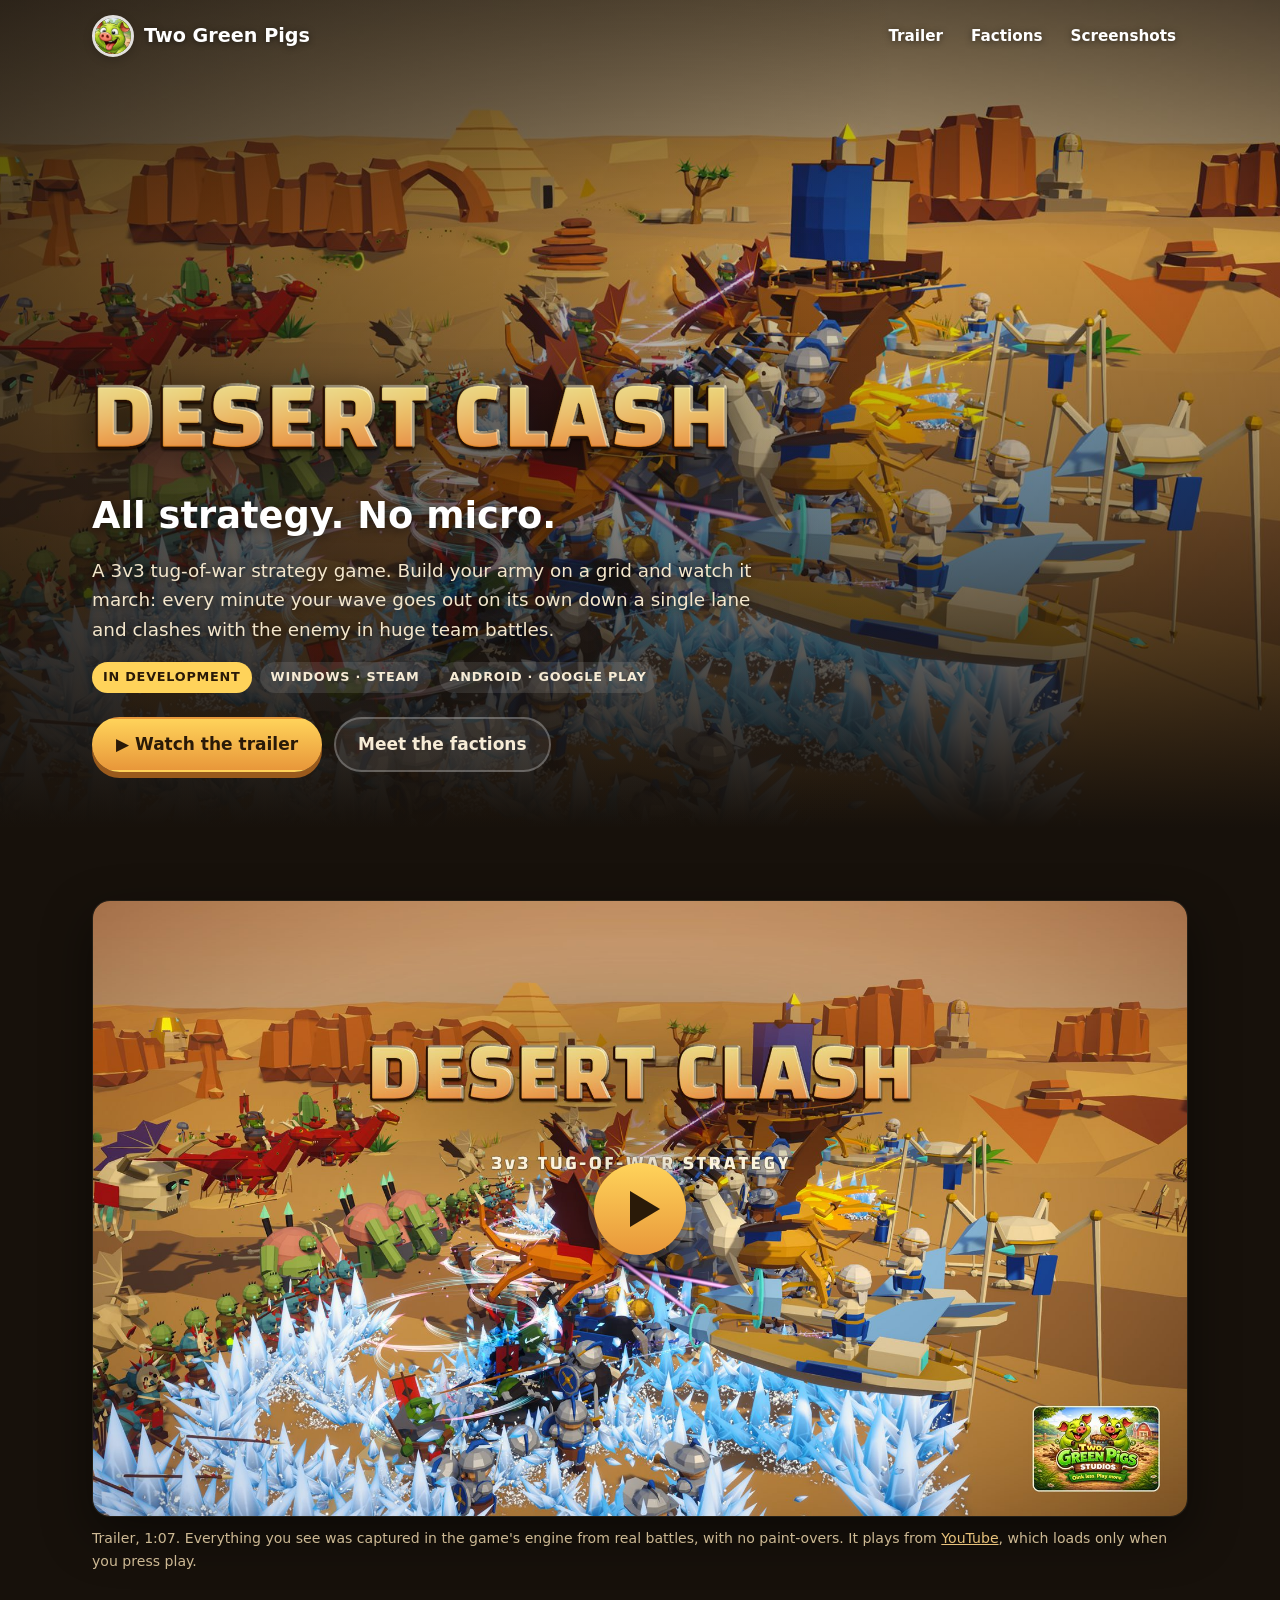
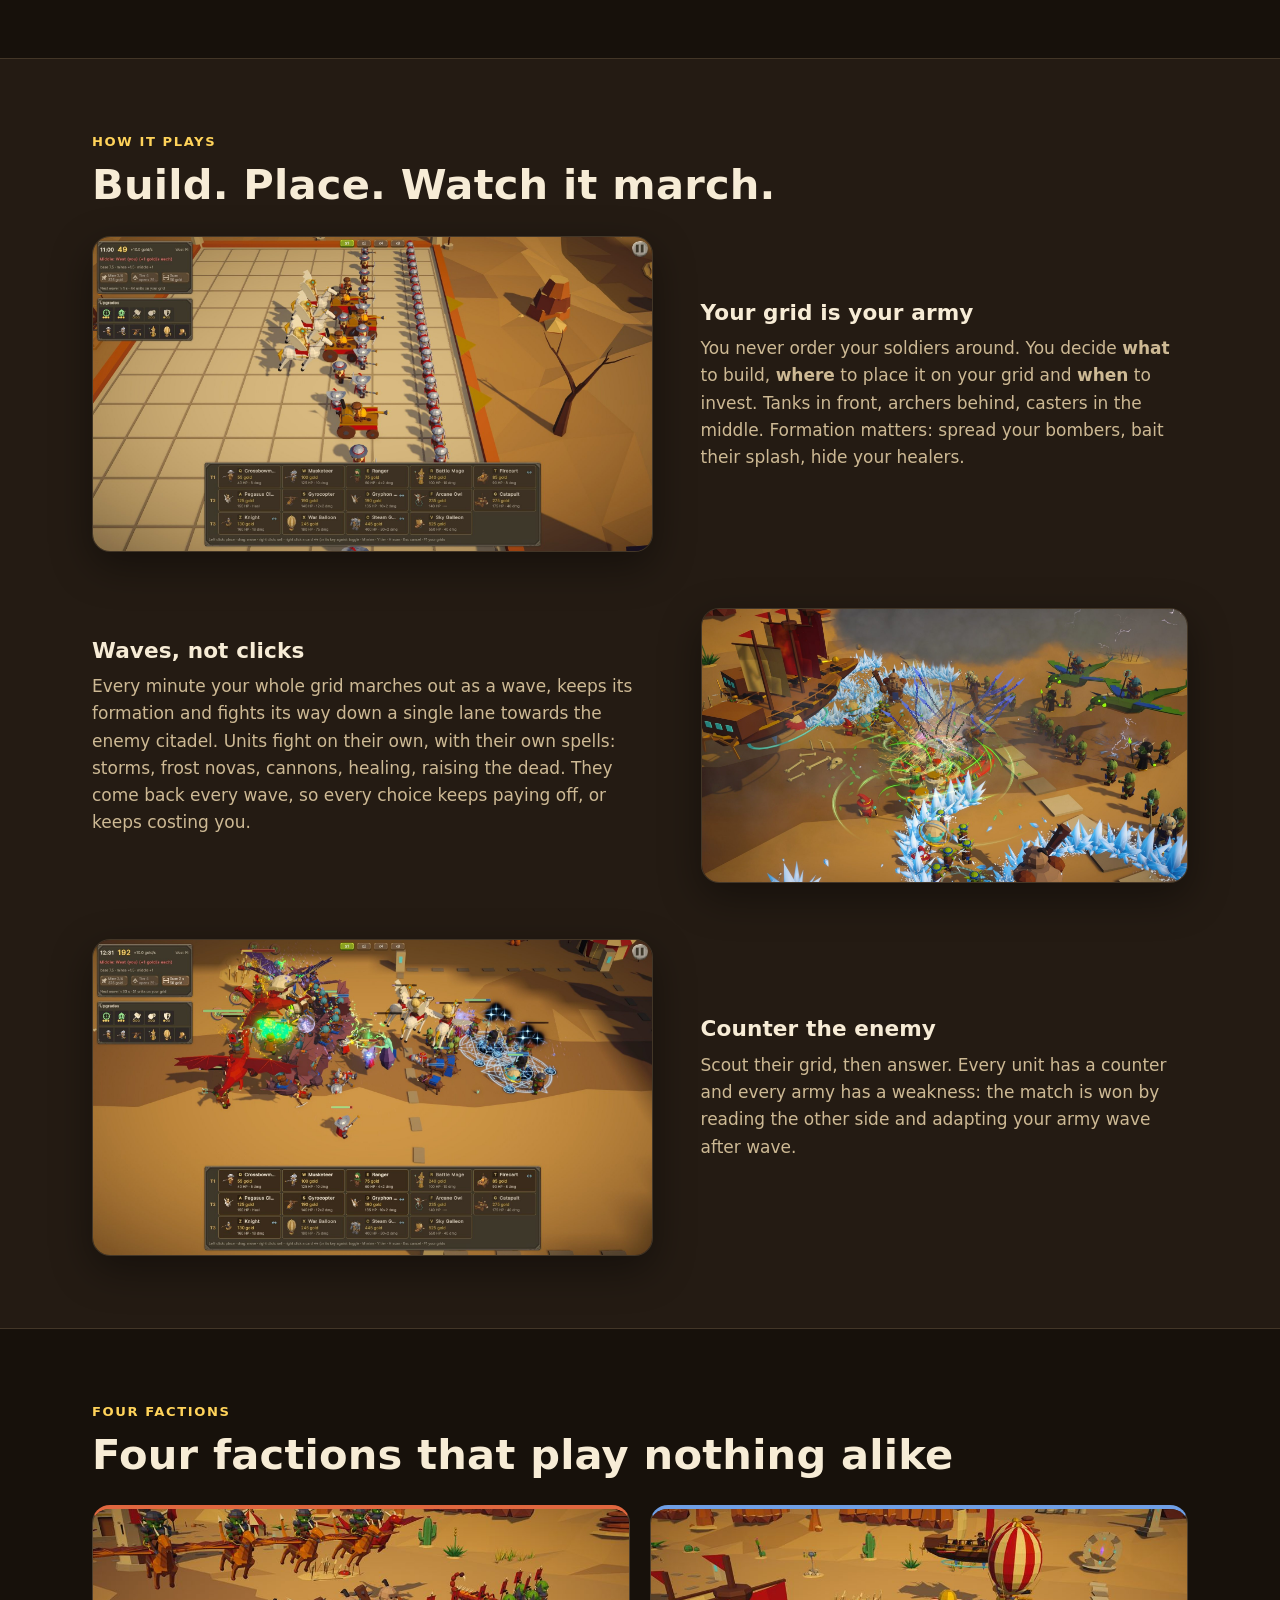
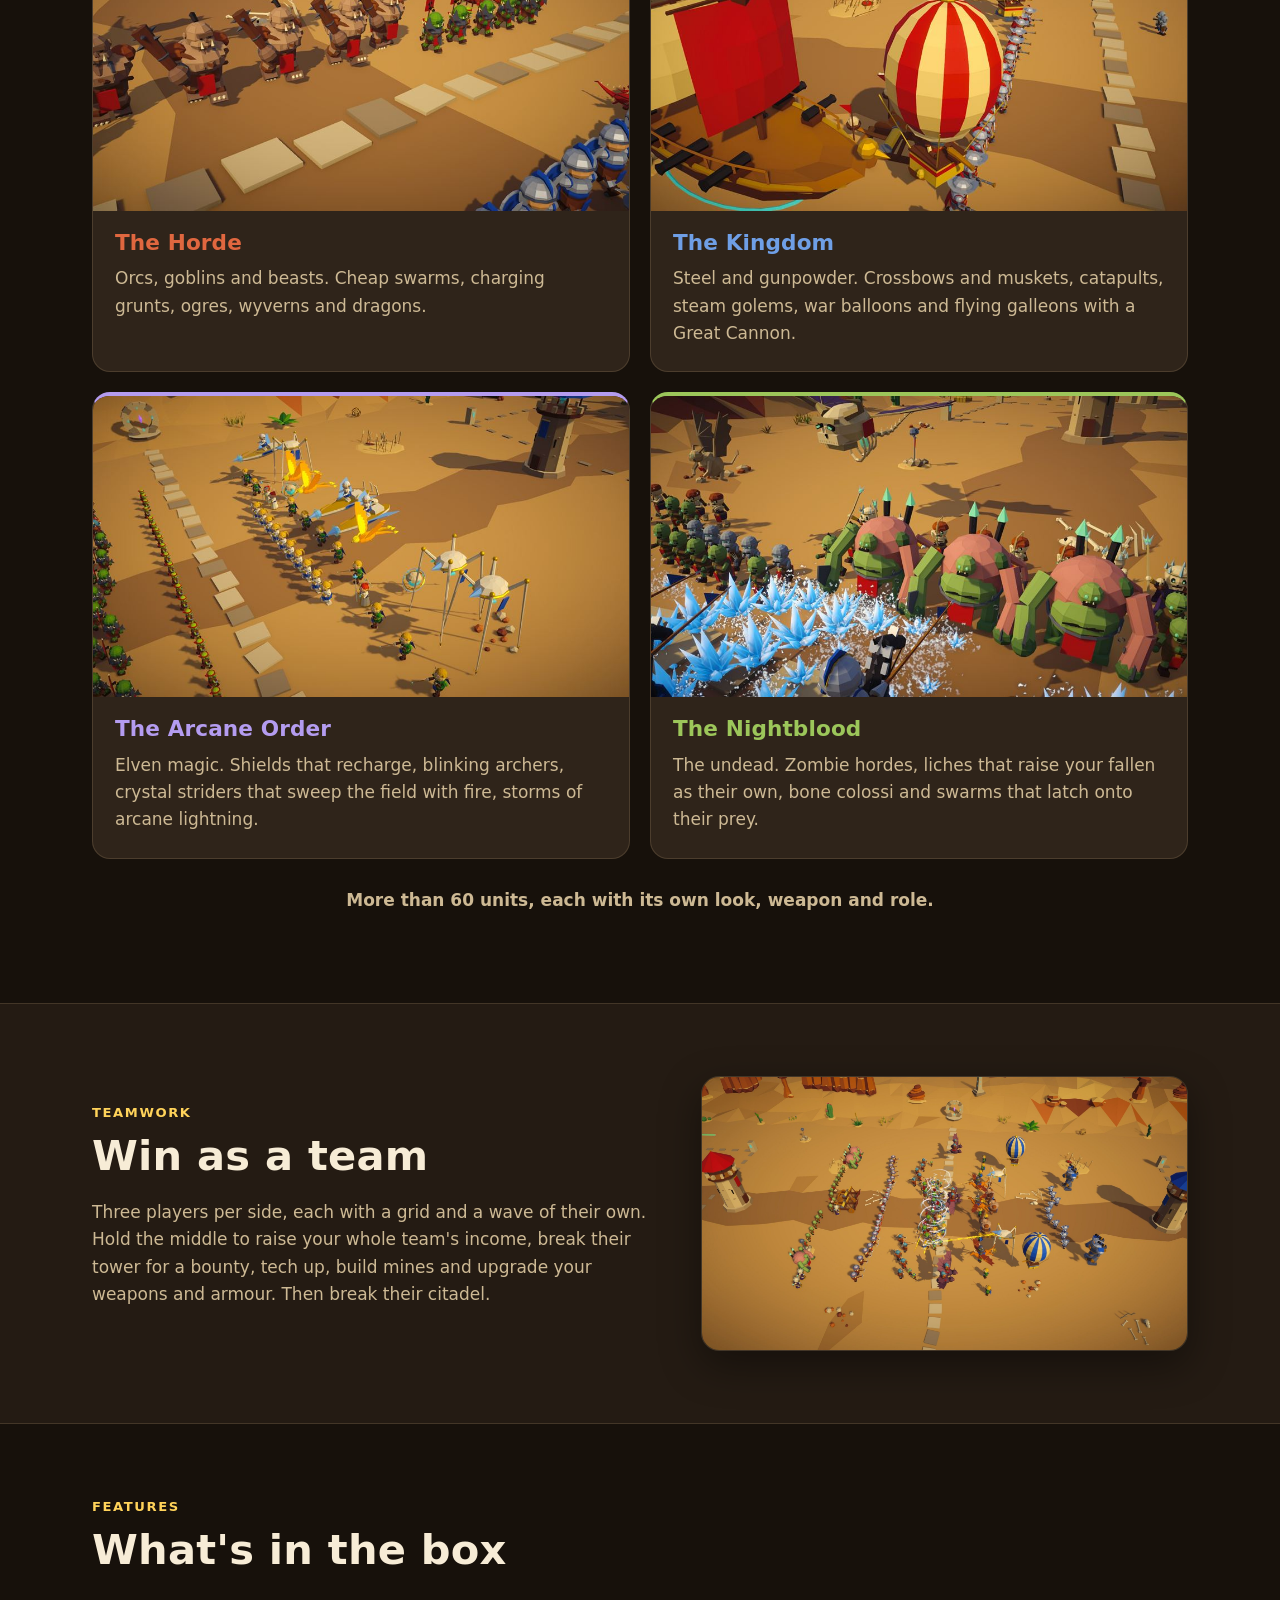
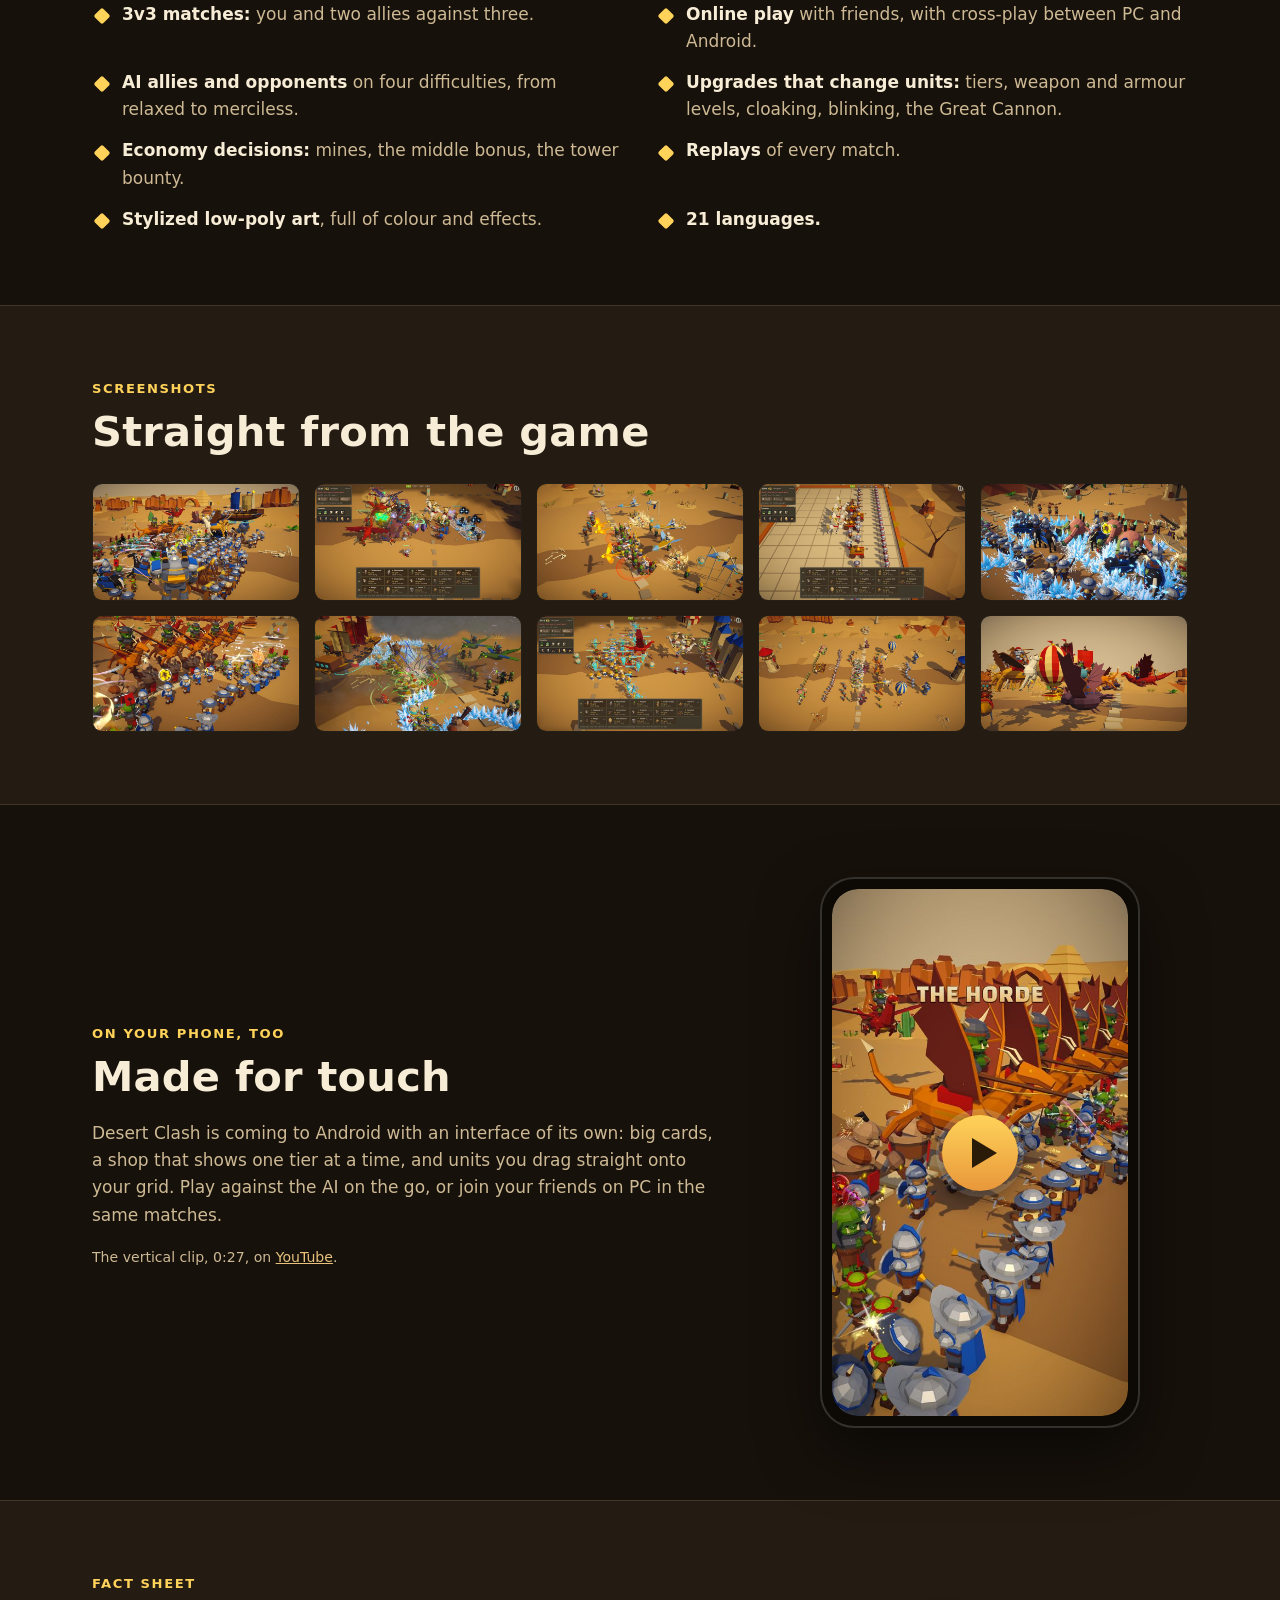
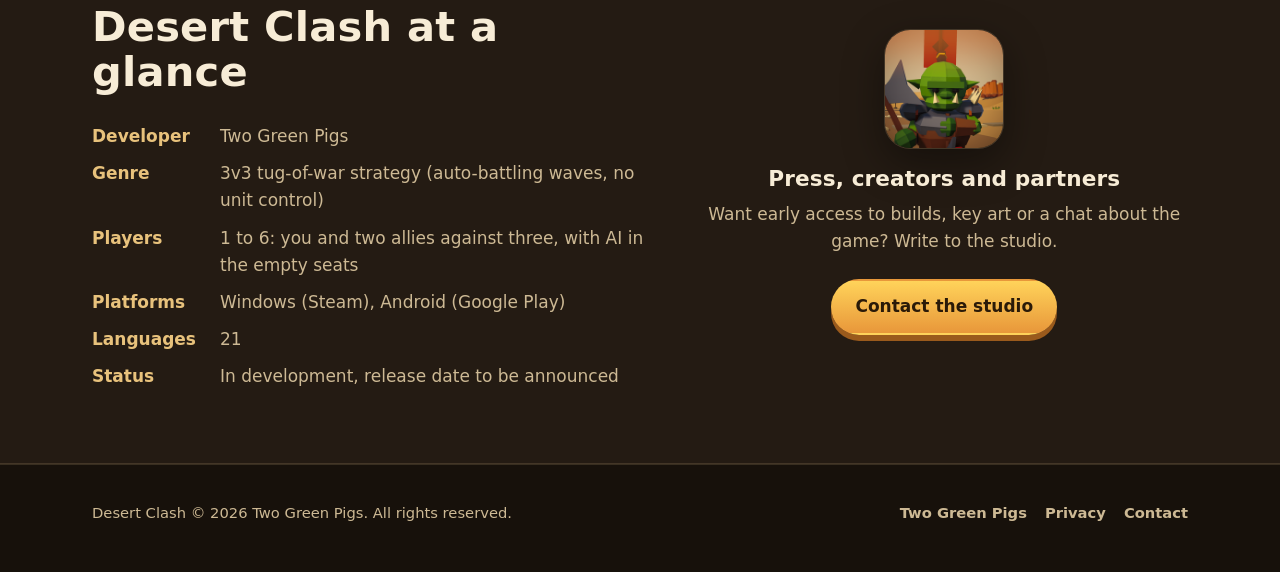
==== commit 686cacbe: "Privacy policy for Desert Clash and the site, in English and Romanian The game's settings and the Pl" ====
--- a/desert-clash/index.html
+++ b/desert-clash/index.html
@@ -235,6 +235,7 @@
       <span>Desert Clash &copy; <span data-year>2026</span> Two Green Pigs. All rights reserved.</span>
       <nav class="footer-links" aria-label="Footer">
         <a href="../">Two Green Pigs</a>
+        <a href="../privacy/">Privacy</a>
         <a href="mailto:twogreenpigs.studio@gmail.com">Contact</a>
       </nav>
     </div>
--- a/assets/css/site.css
+++ b/assets/css/site.css
@@ -286,3 +286,21 @@
 @media (max-width: 720px) {
   .game-hero-bg::after { background: linear-gradient(180deg, rgba(23, 17, 11, 0.6) 0%, rgba(23, 17, 11, 0.45) 35%, rgba(23, 17, 11, 0.75) 70%, var(--night) 100%); }
 }
+
+/* ---------- the privacy policy (and any other long text page) ---------- */
+
+.legal { padding: 40px 0 64px; }
+.legal .wrap { max-width: 860px; }
+.legal h1 { color: var(--grass-deep); font-size: clamp(2rem, 5vw, 3rem); }
+.legal h2 { color: var(--grass-deep); font-size: 1.6rem; margin-top: 1.8em; }
+.legal h3 { font-size: 1.15rem; margin-top: 1.4em; }
+.legal ul { padding-left: 1.3em; margin: 0 0 1em; }
+.legal li { margin-bottom: 0.35em; }
+.legal a { color: var(--grass-deep); font-weight: 600; }
+.legal .meta { color: var(--ink-soft); }
+.legal .summary { background: var(--cream); border: 1px solid var(--line); border-radius: var(--radius); padding: 20px 24px; margin: 24px 0; }
+.legal .summary ul { margin: 0; }
+.table-scroll { overflow-x: auto; margin: 0 0 1em; }
+.legal table { width: 100%; border-collapse: collapse; font-size: 0.95rem; }
+.legal th, .legal td { text-align: left; vertical-align: top; padding: 10px 12px; border-bottom: 1px solid var(--line); }
+.legal th { background: var(--cream); }
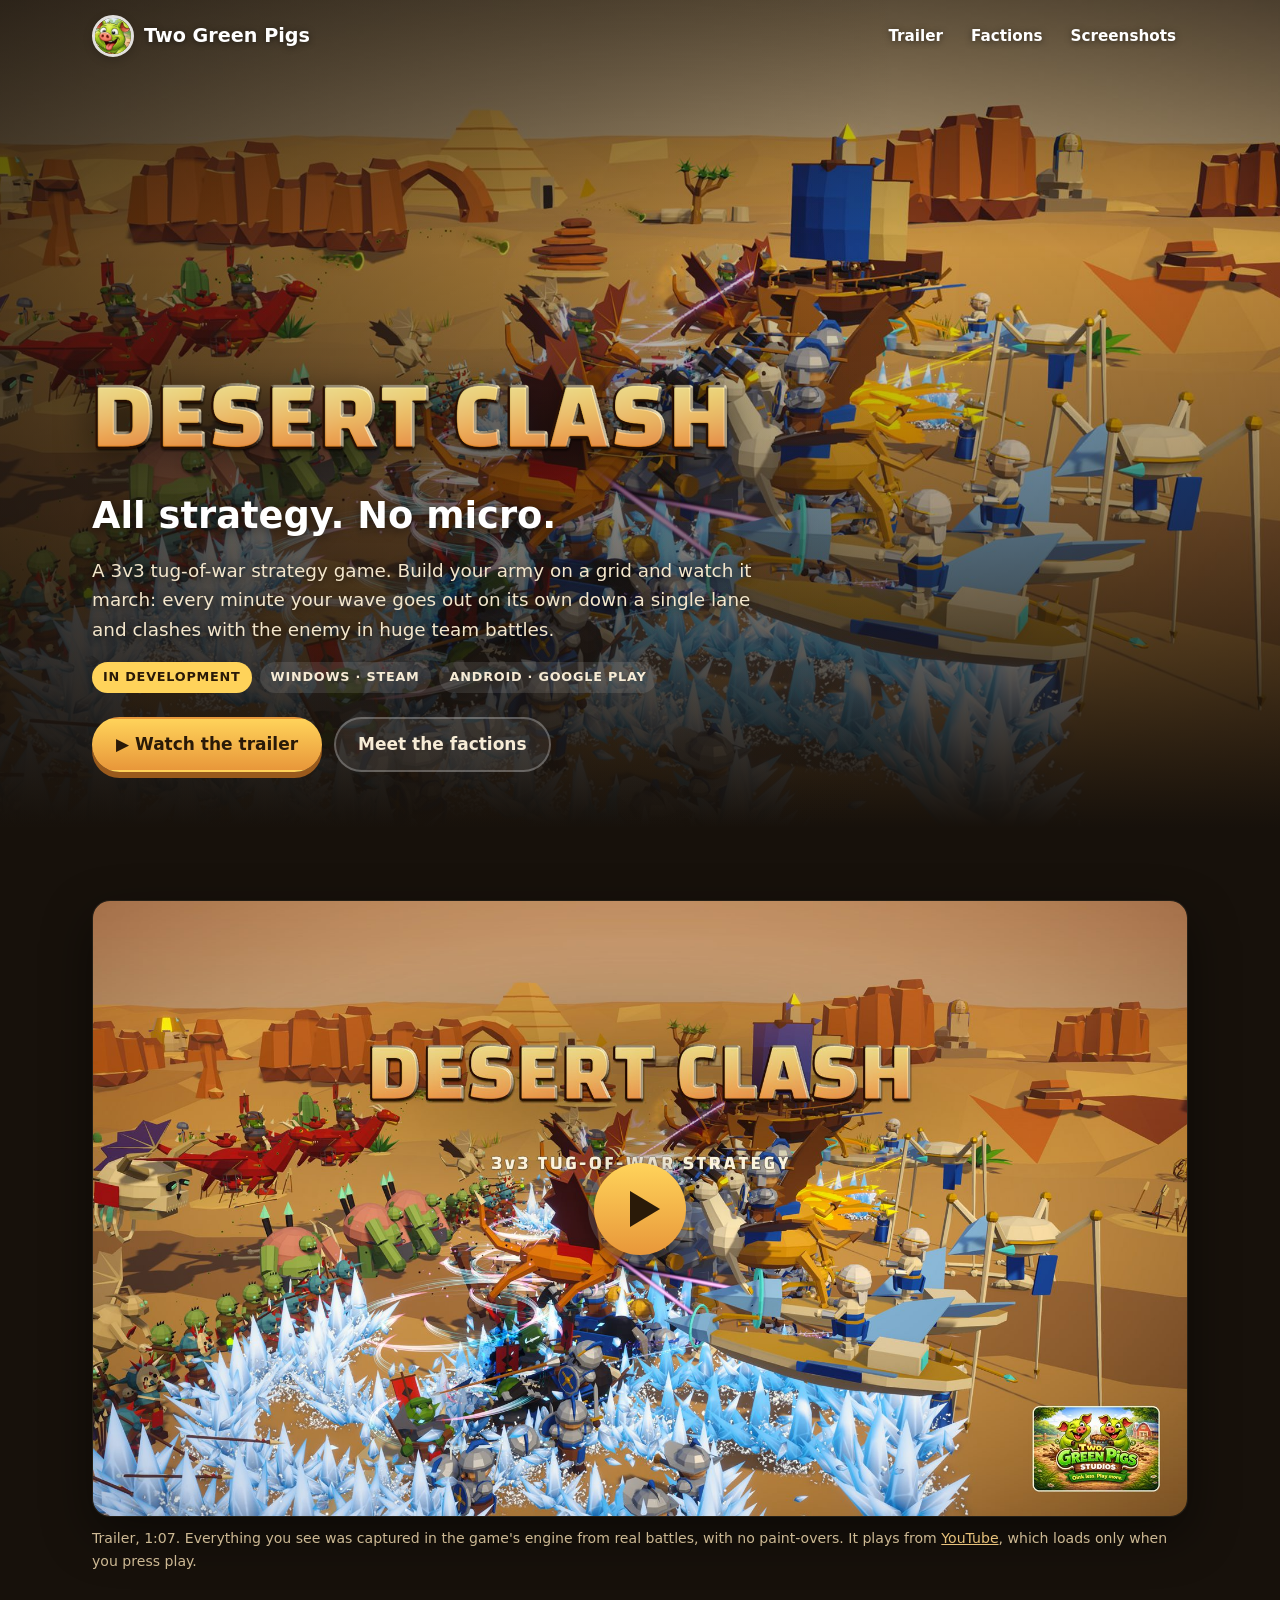
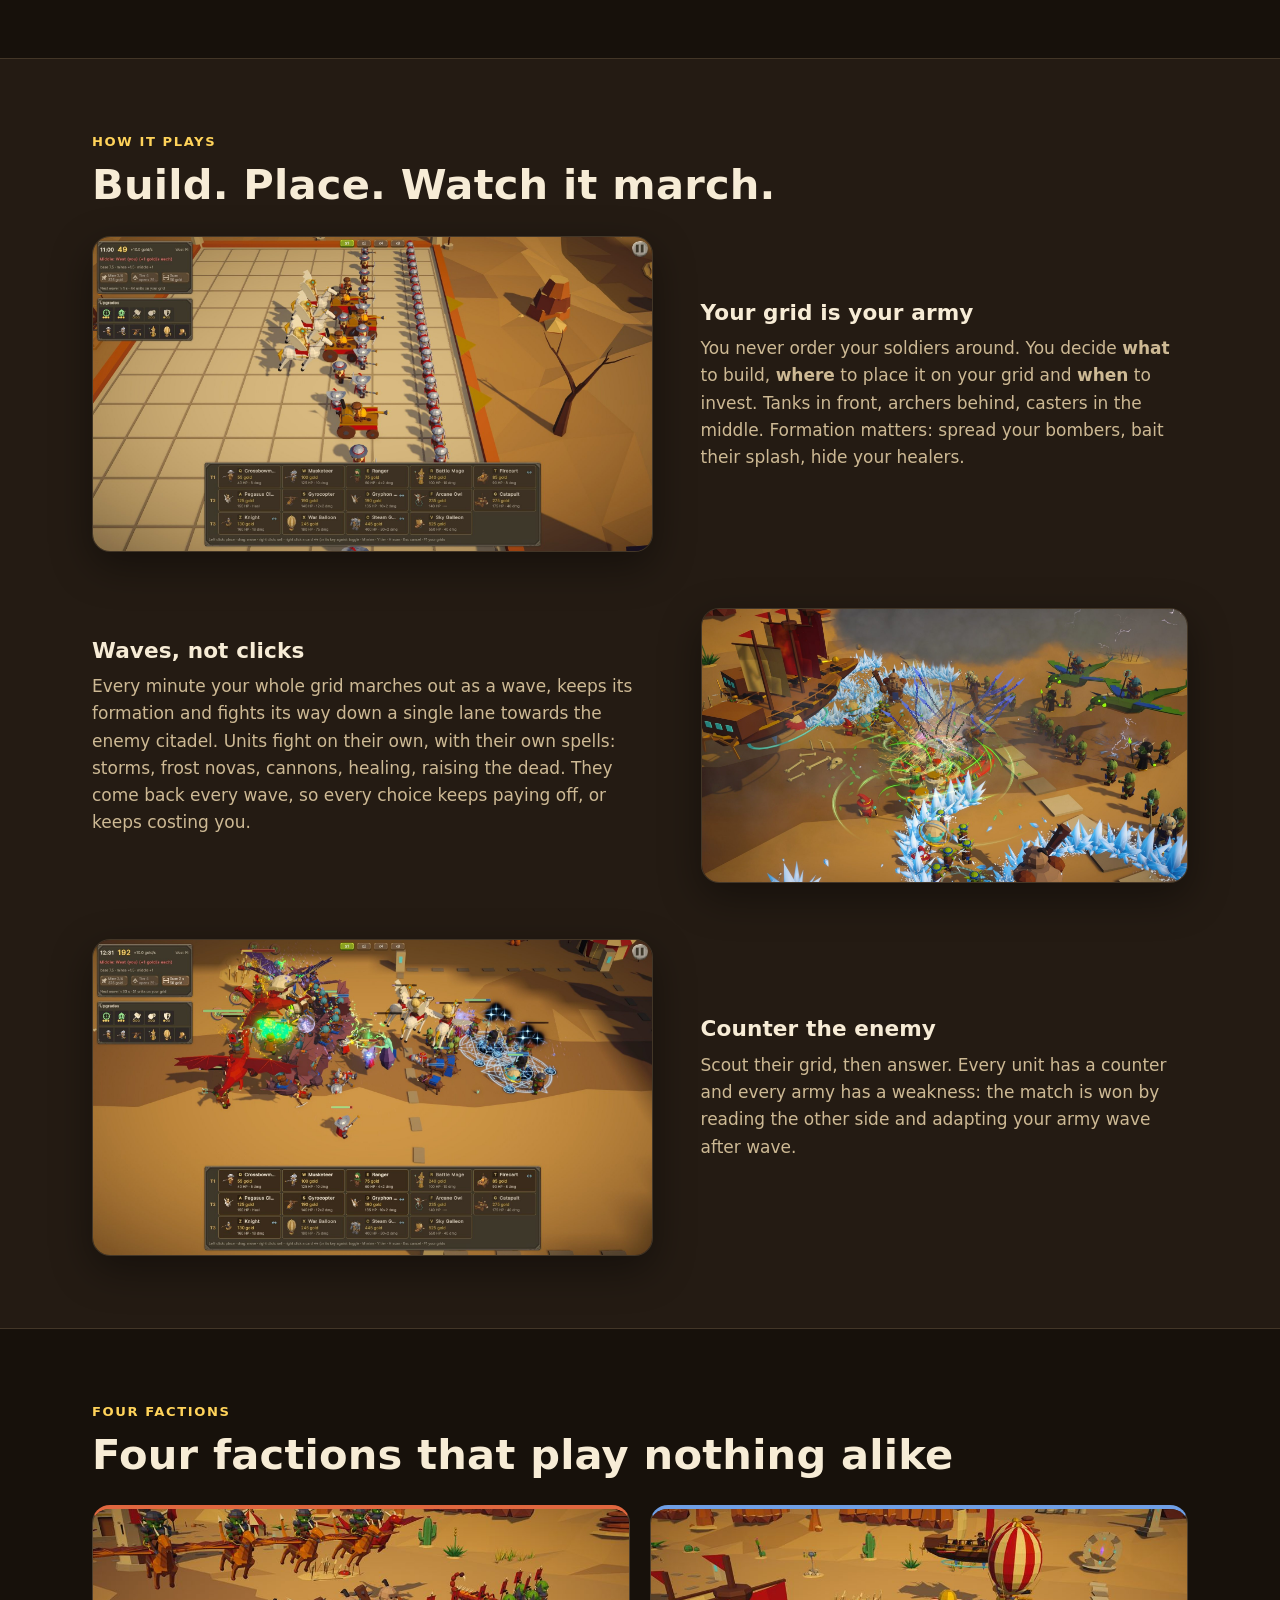
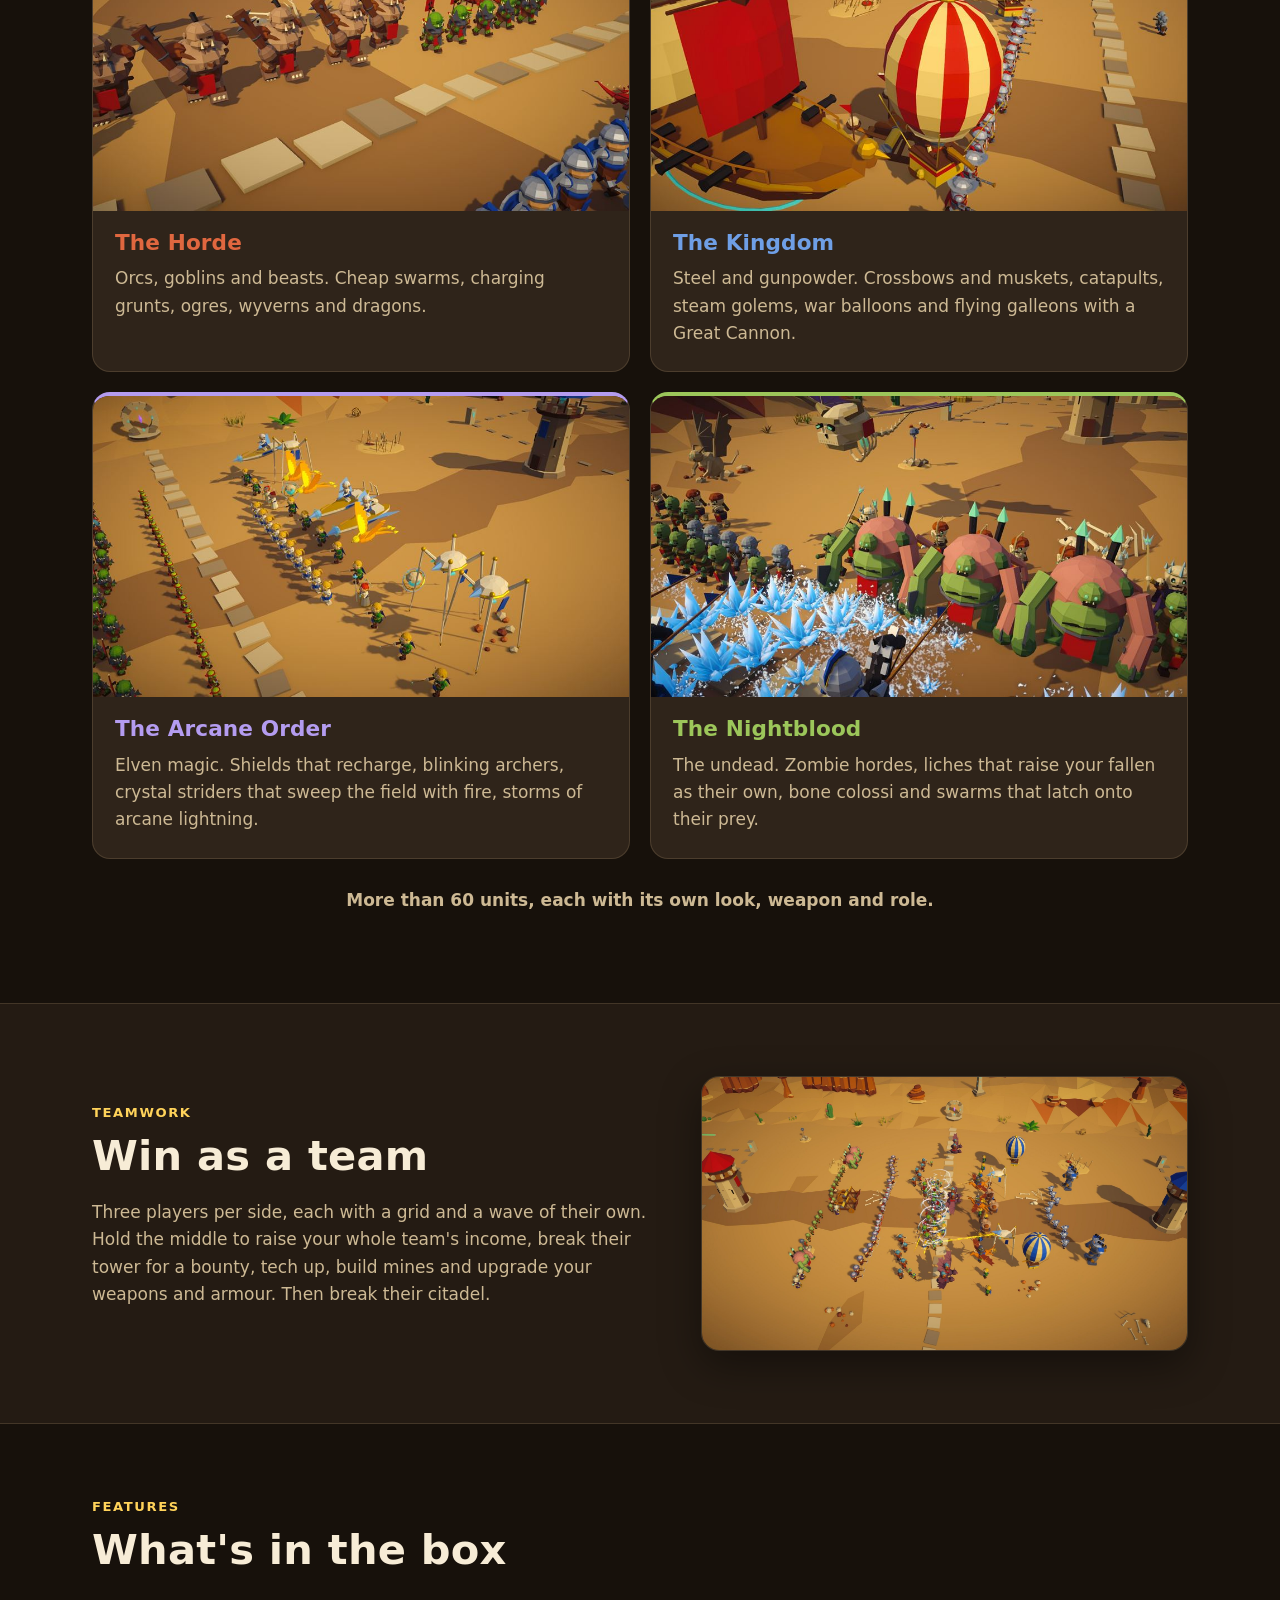
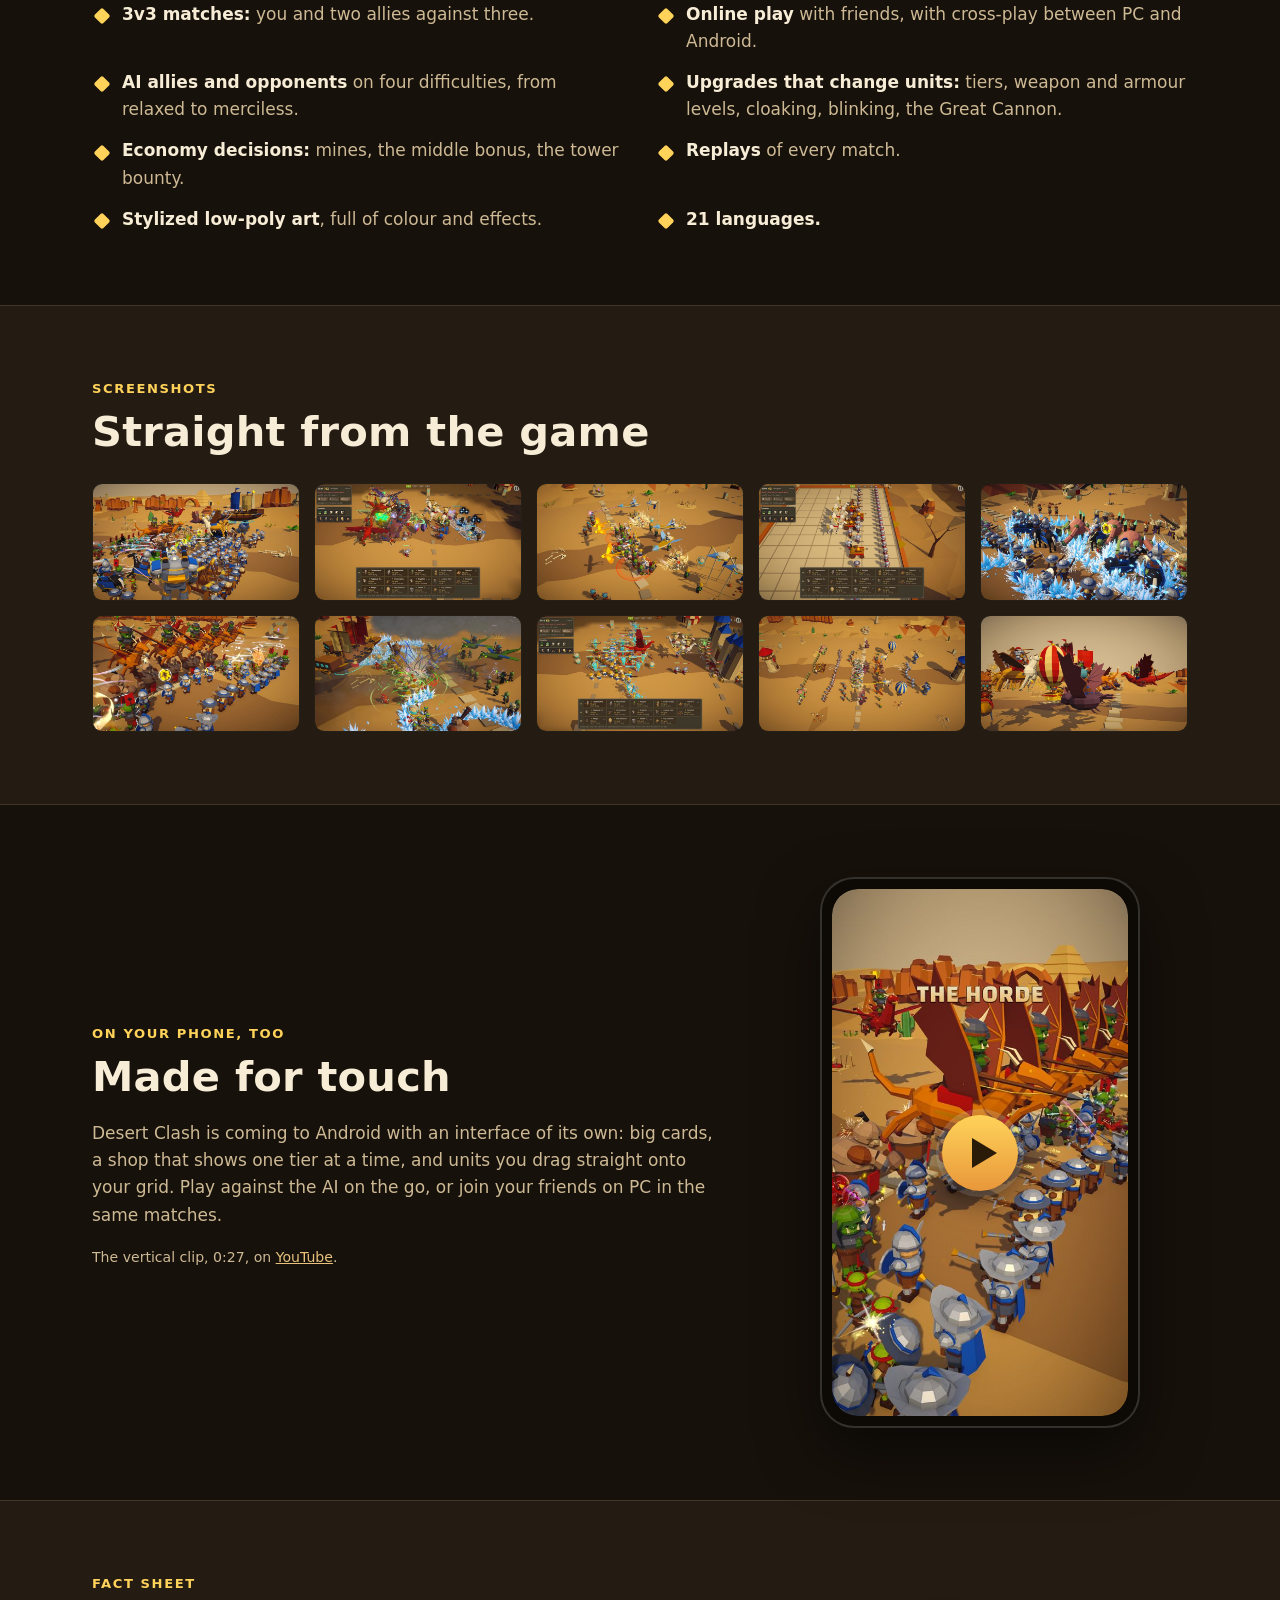
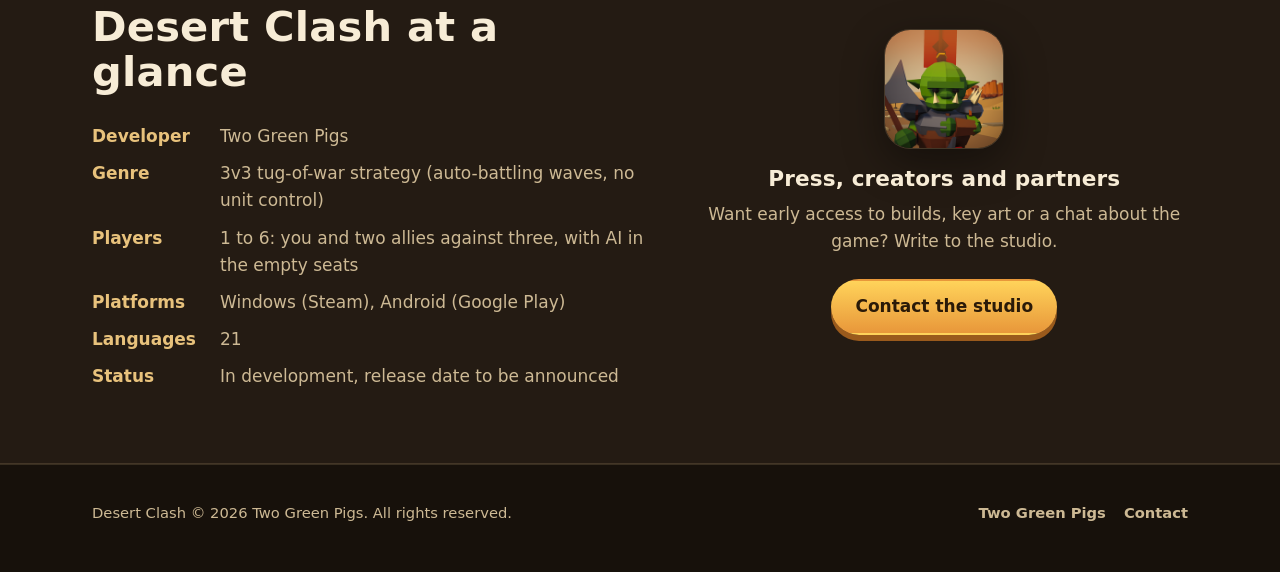
==== commit d58ff283: "Privacy policy unlisted (only the game and the store link it); fewer promises No footer links and no" ====
--- a/desert-clash/index.html
+++ b/desert-clash/index.html
@@ -235,7 +235,6 @@
       <span>Desert Clash &copy; <span data-year>2026</span> Two Green Pigs. All rights reserved.</span>
       <nav class="footer-links" aria-label="Footer">
         <a href="../">Two Green Pigs</a>
-        <a href="../privacy/">Privacy</a>
         <a href="mailto:twogreenpigs.studio@gmail.com">Contact</a>
       </nav>
     </div>
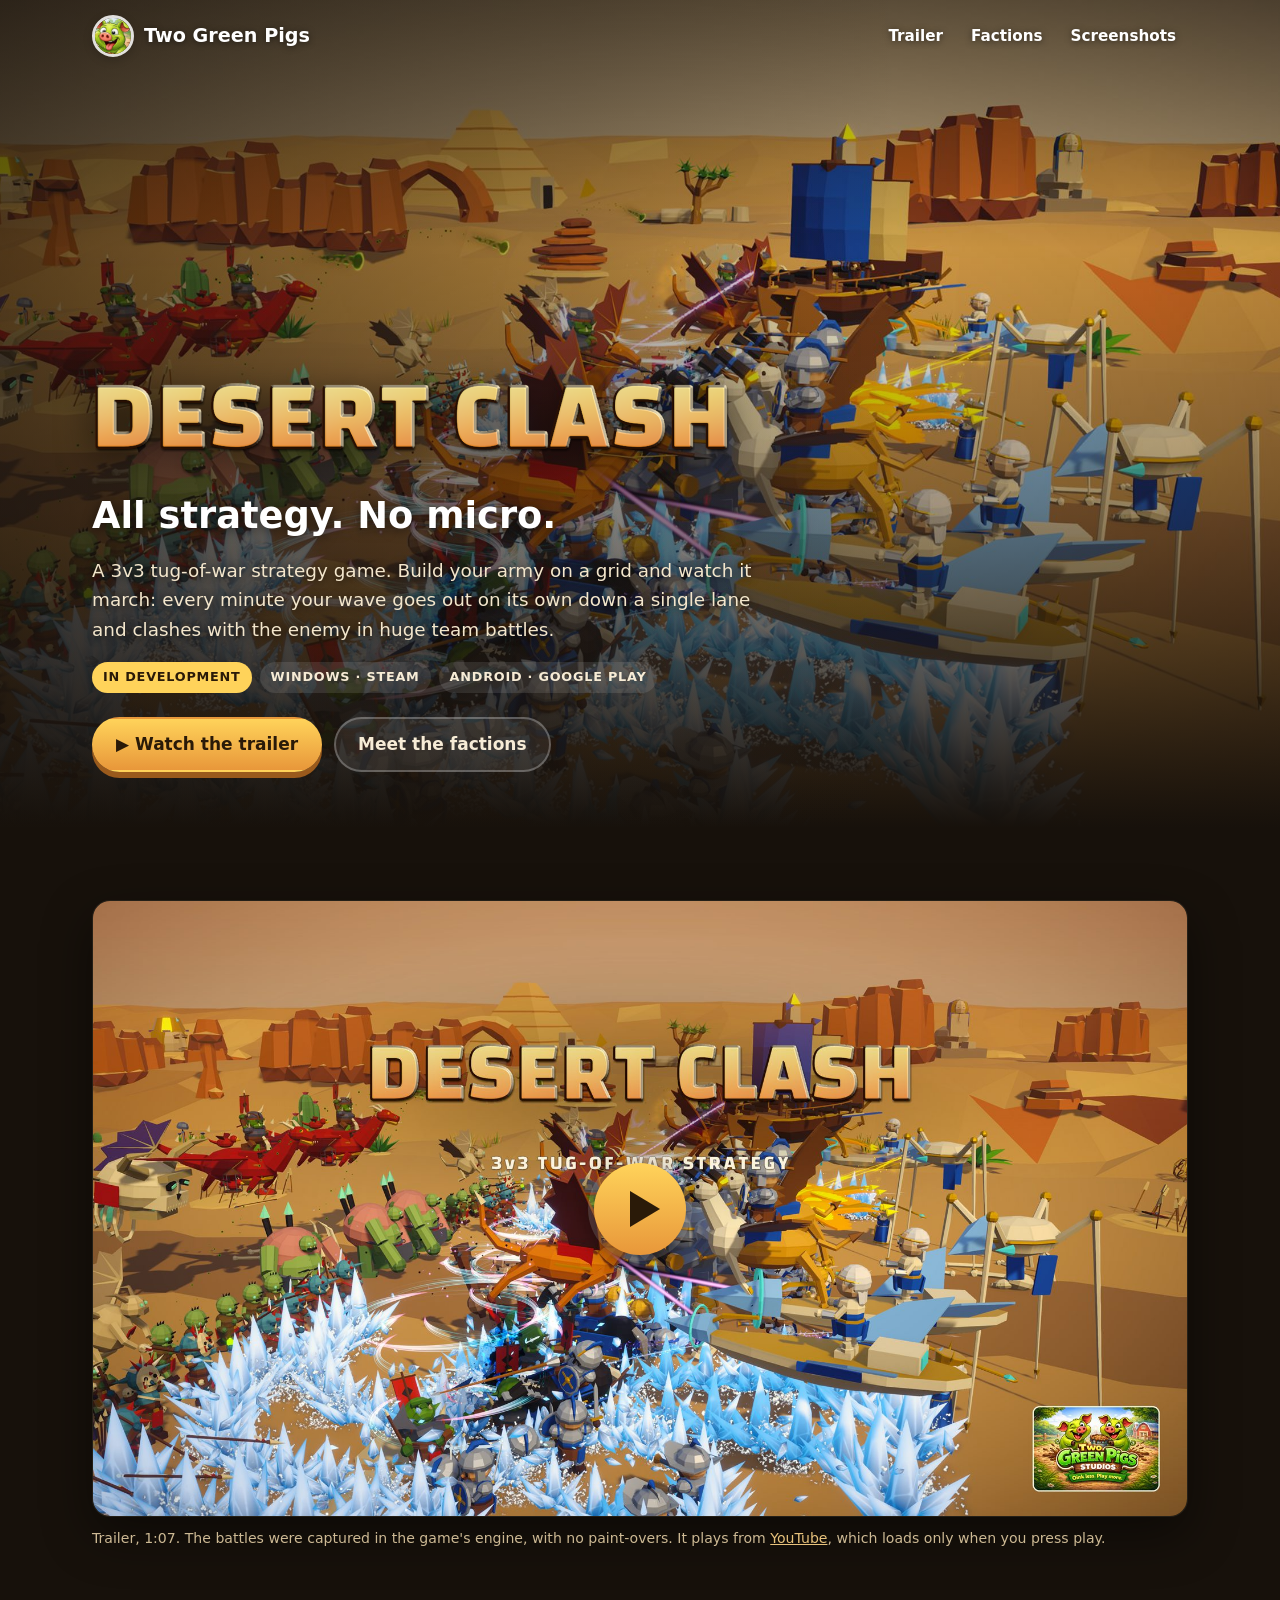
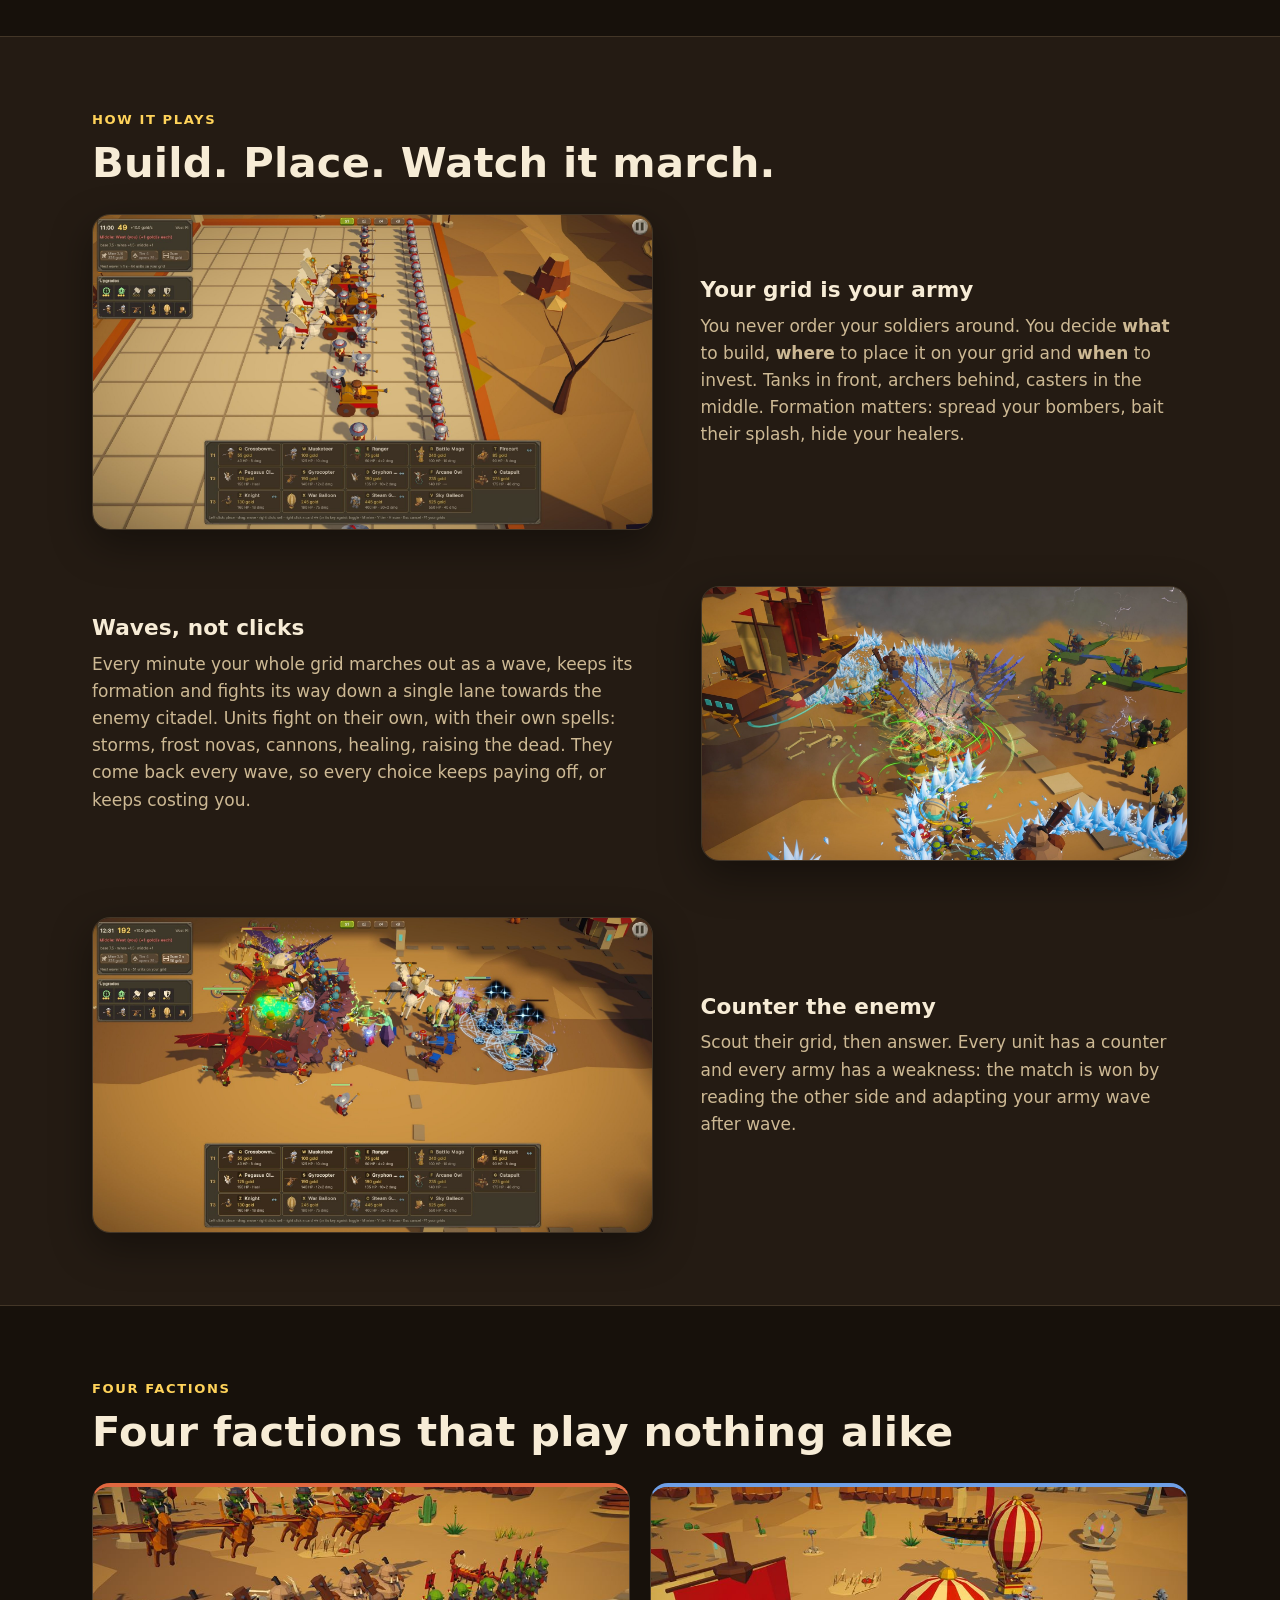
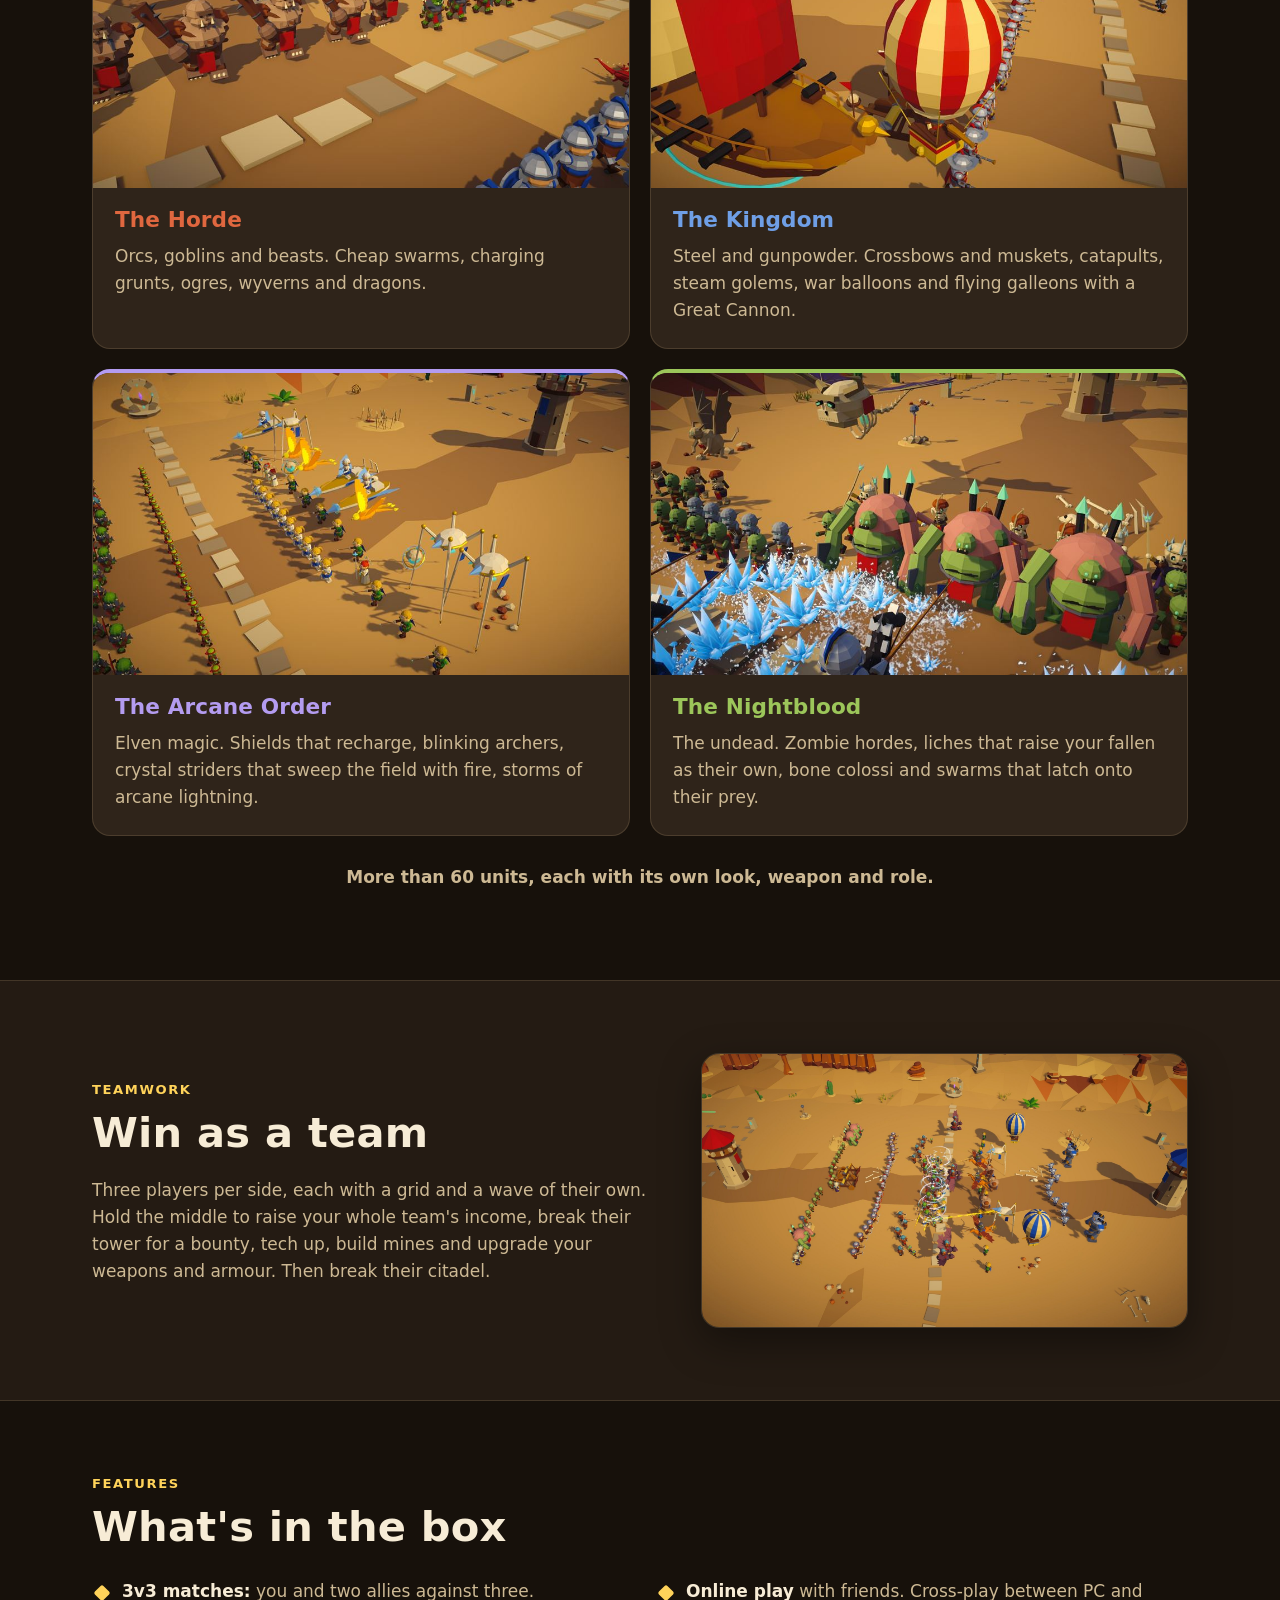
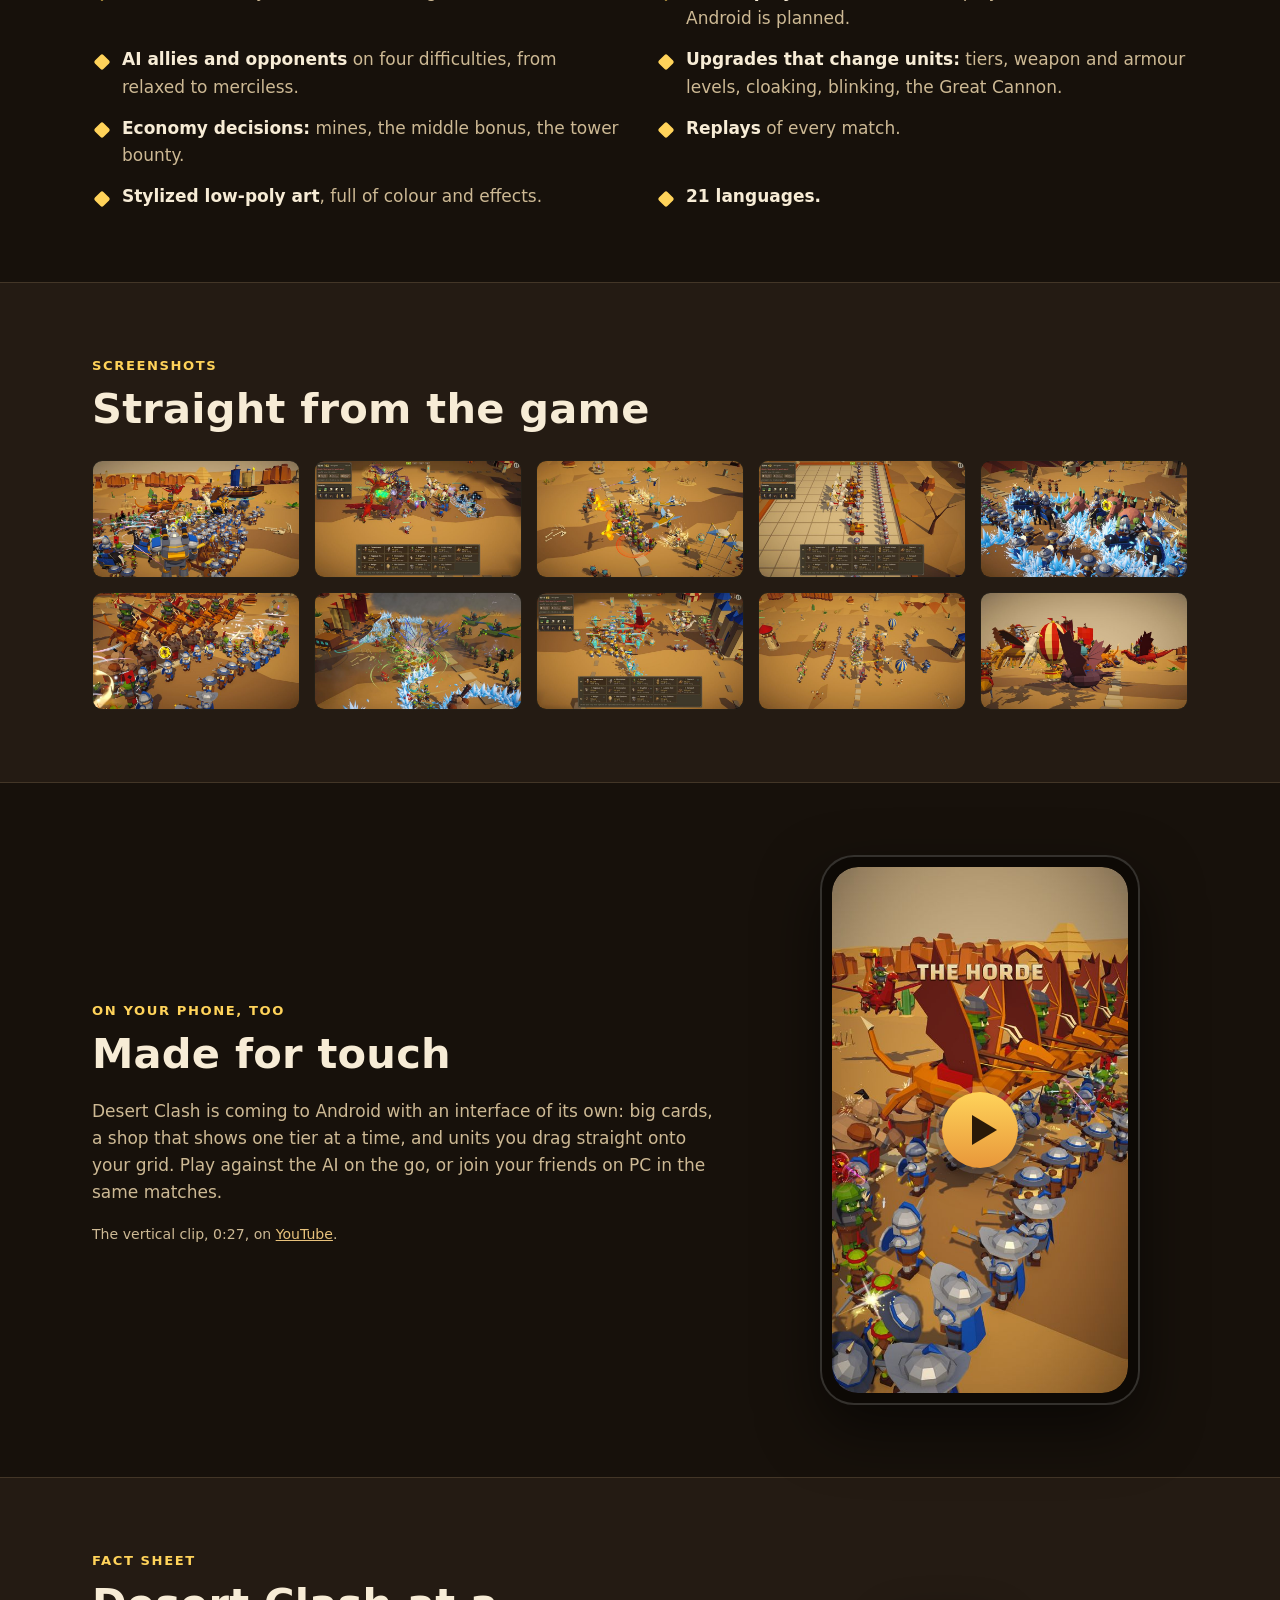
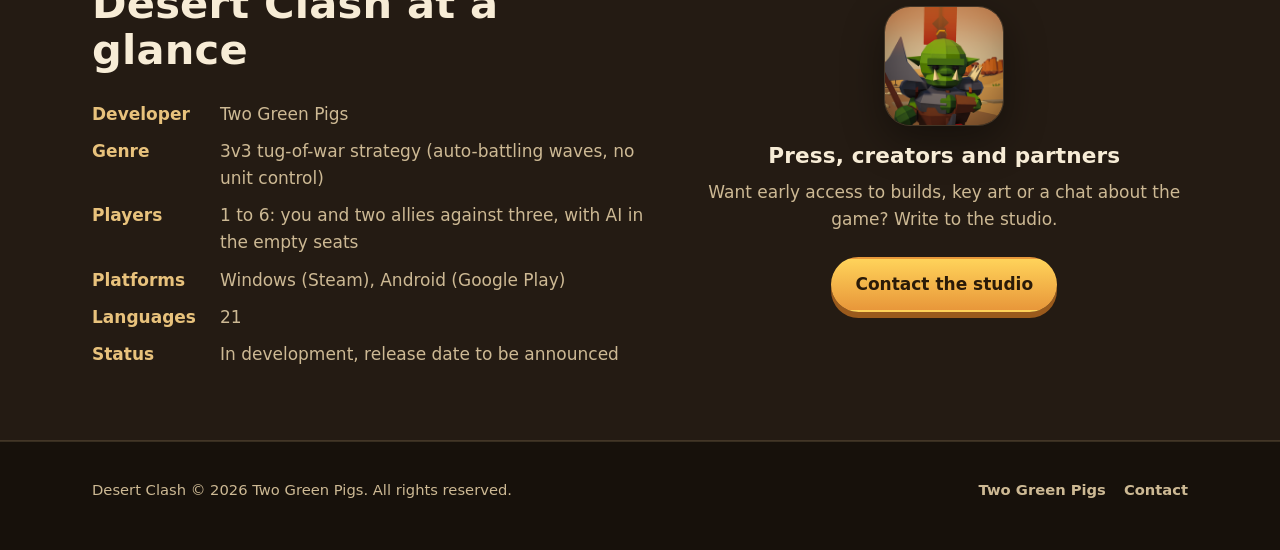
==== commit d1117d92: "Policy and game page: only what is true today No future promises (statistics, ads), replays don't ho" ====
--- a/desert-clash/index.html
+++ b/desert-clash/index.html
@@ -58,7 +58,7 @@
             <span class="yt-button" aria-hidden="true"></span>
           </a>
         </div>
-        <p class="caption">Trailer, 1:07. Everything you see was captured in the game's engine from real battles, with no paint-overs. It plays from <a href="https://www.youtube.com/watch?v=20LuhETwz0U">YouTube</a>, which loads only when you press play.</p>
+        <p class="caption">Trailer, 1:07. The battles were captured in the game's engine, with no paint-overs. It plays from <a href="https://www.youtube.com/watch?v=20LuhETwz0U">YouTube</a>, which loads only when you press play.</p>
       </div>
     </section>
 
@@ -157,7 +157,7 @@
         <h2 class="section-title">What's in the box</h2>
         <ul class="features">
           <li><strong>3v3 matches:</strong> you and two allies against three.</li>
-          <li><strong>Online play</strong> with friends, with cross-play between PC and Android.</li>
+          <li><strong>Online play</strong> with friends. Cross-play between PC and Android is planned.</li>
           <li><strong>AI allies and opponents</strong> on four difficulties, from relaxed to merciless.</li>
           <li><strong>Upgrades that change units:</strong> tiers, weapon and armour levels, cloaking, blinking, the Great Cannon.</li>
           <li><strong>Economy decisions:</strong> mines, the middle bonus, the tower bounty.</li>
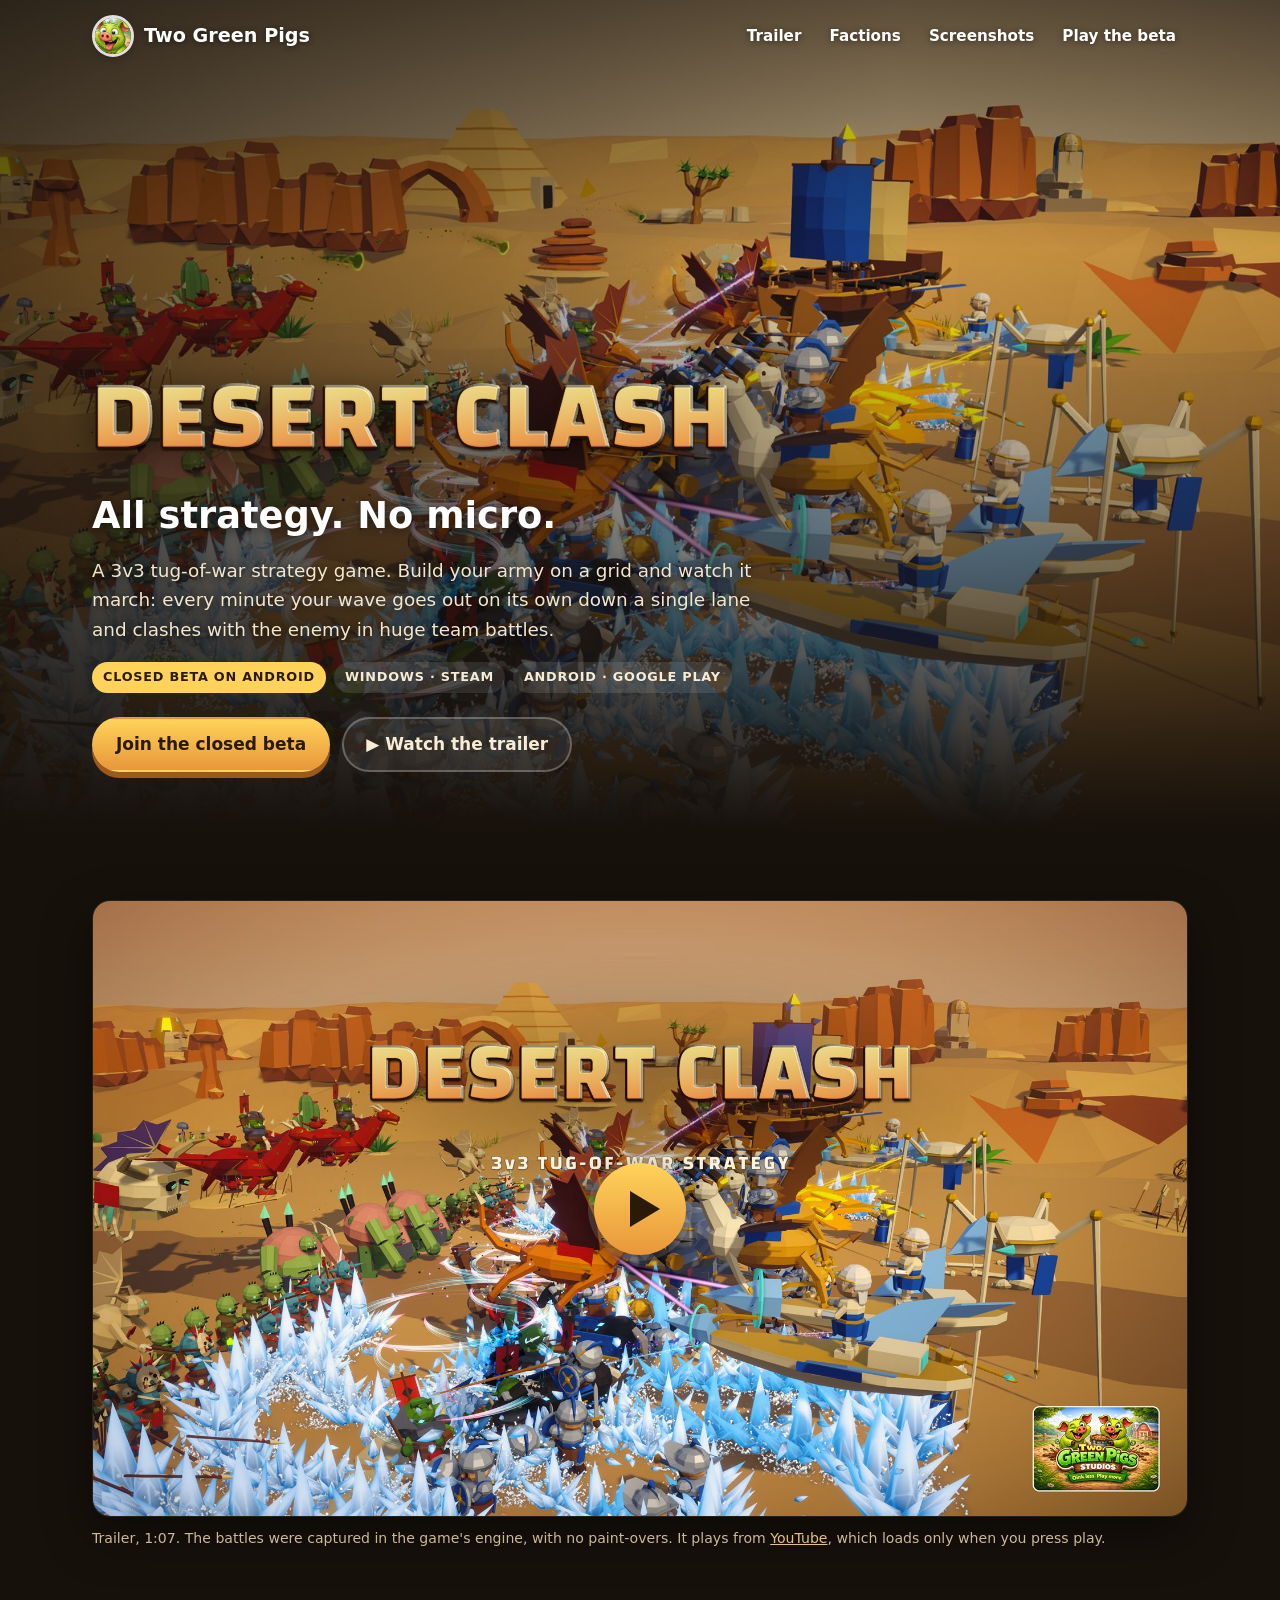
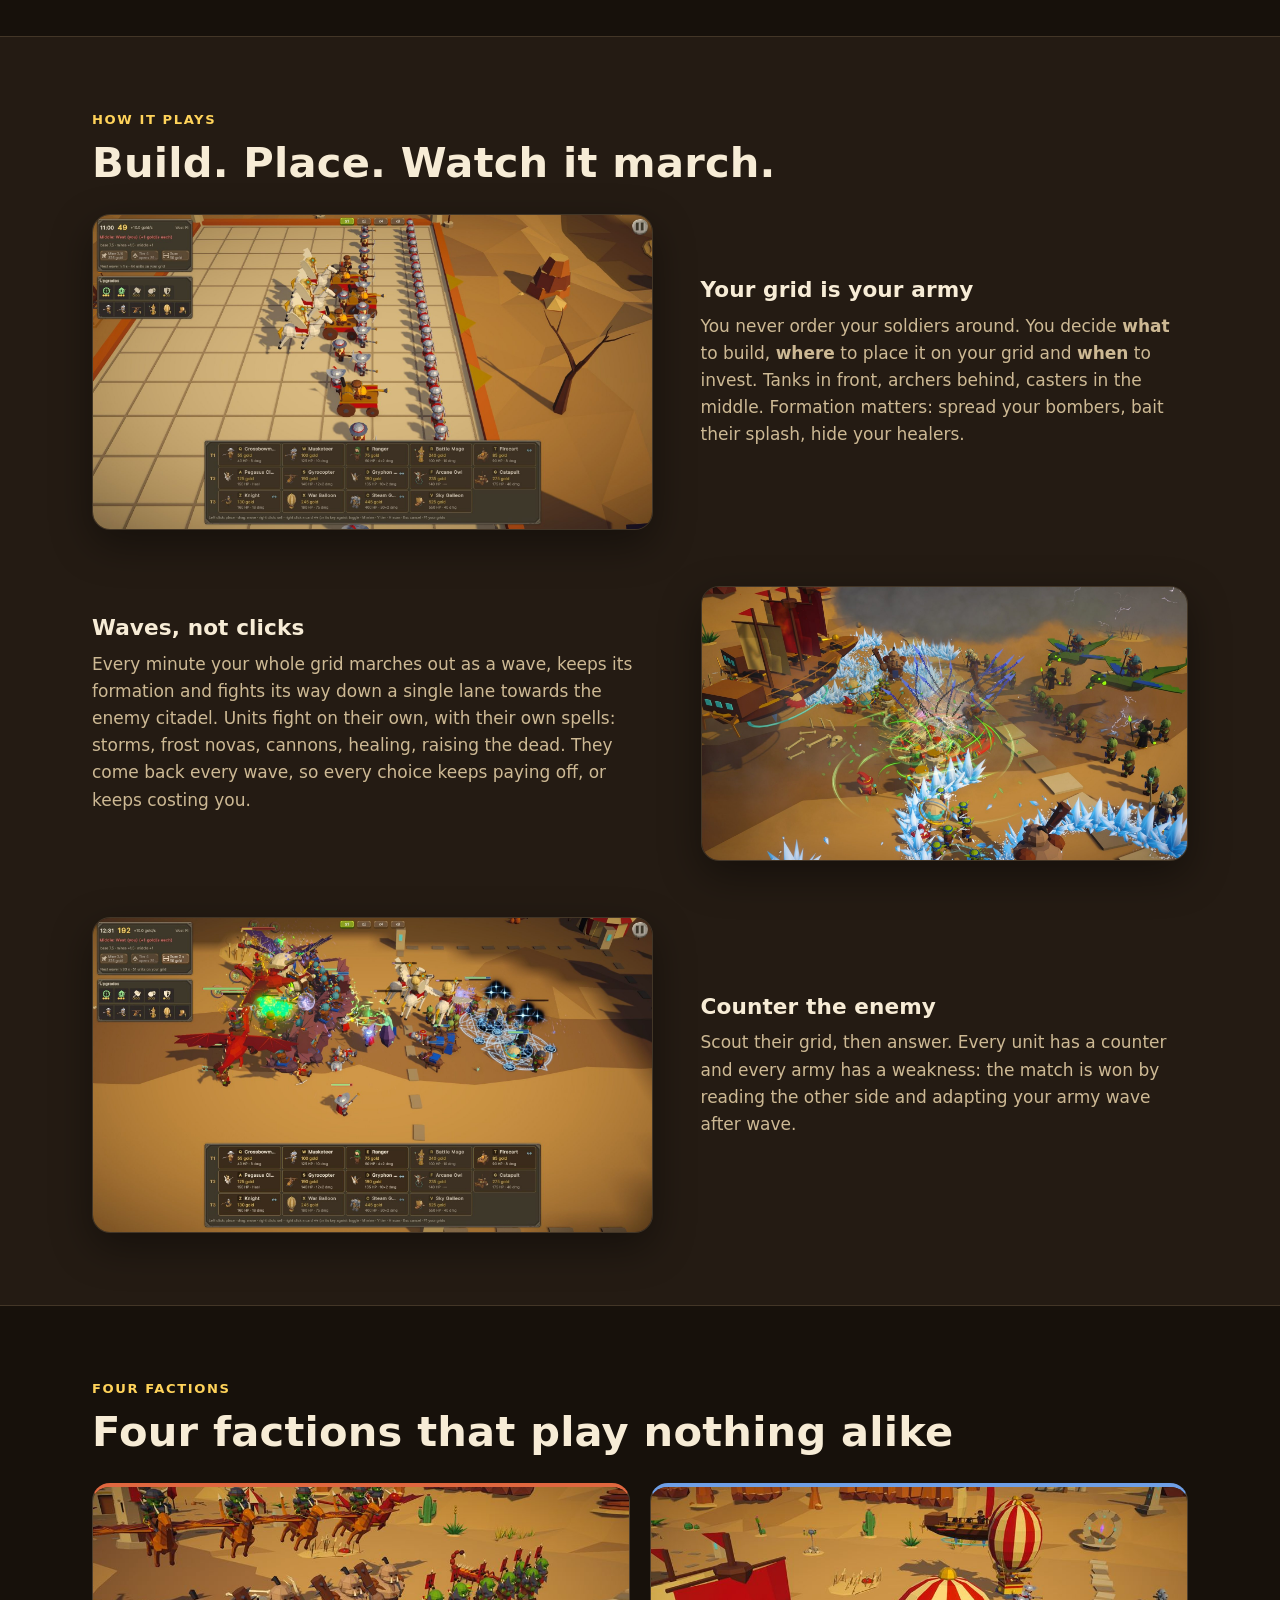
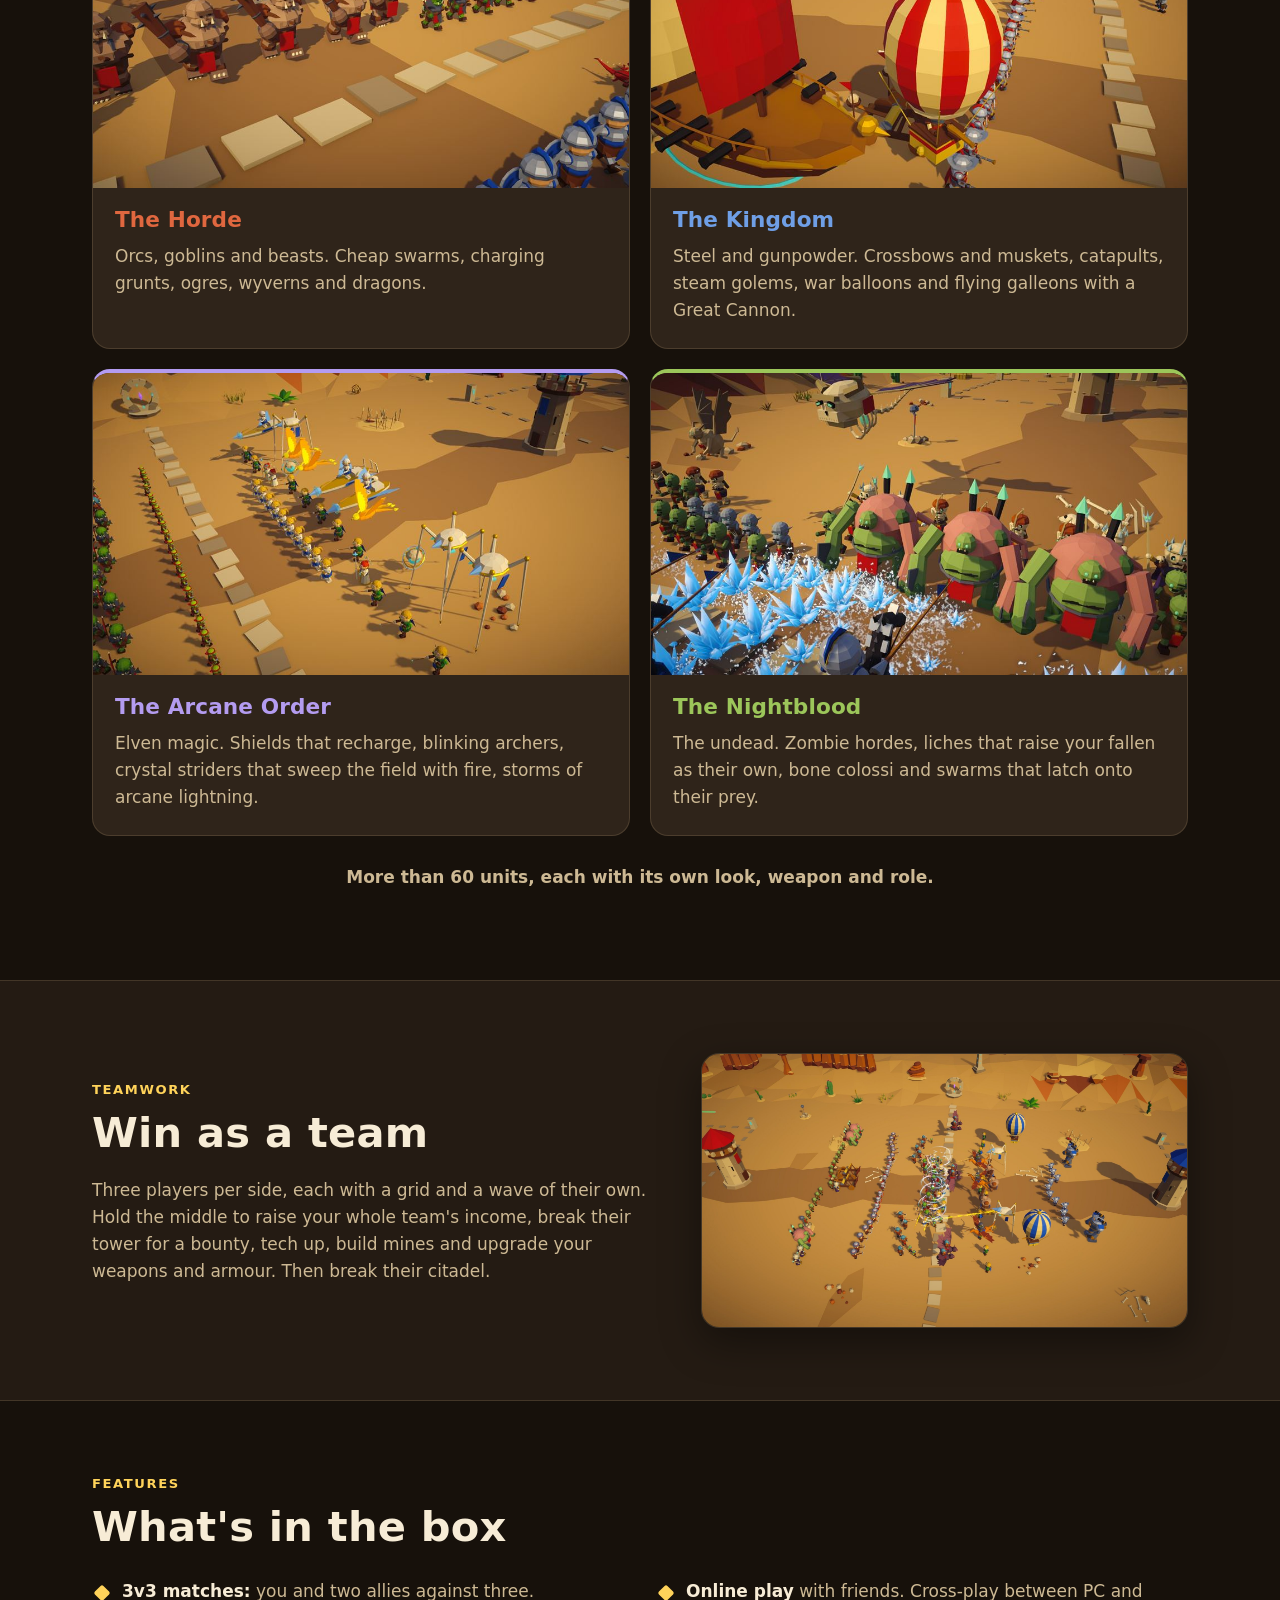
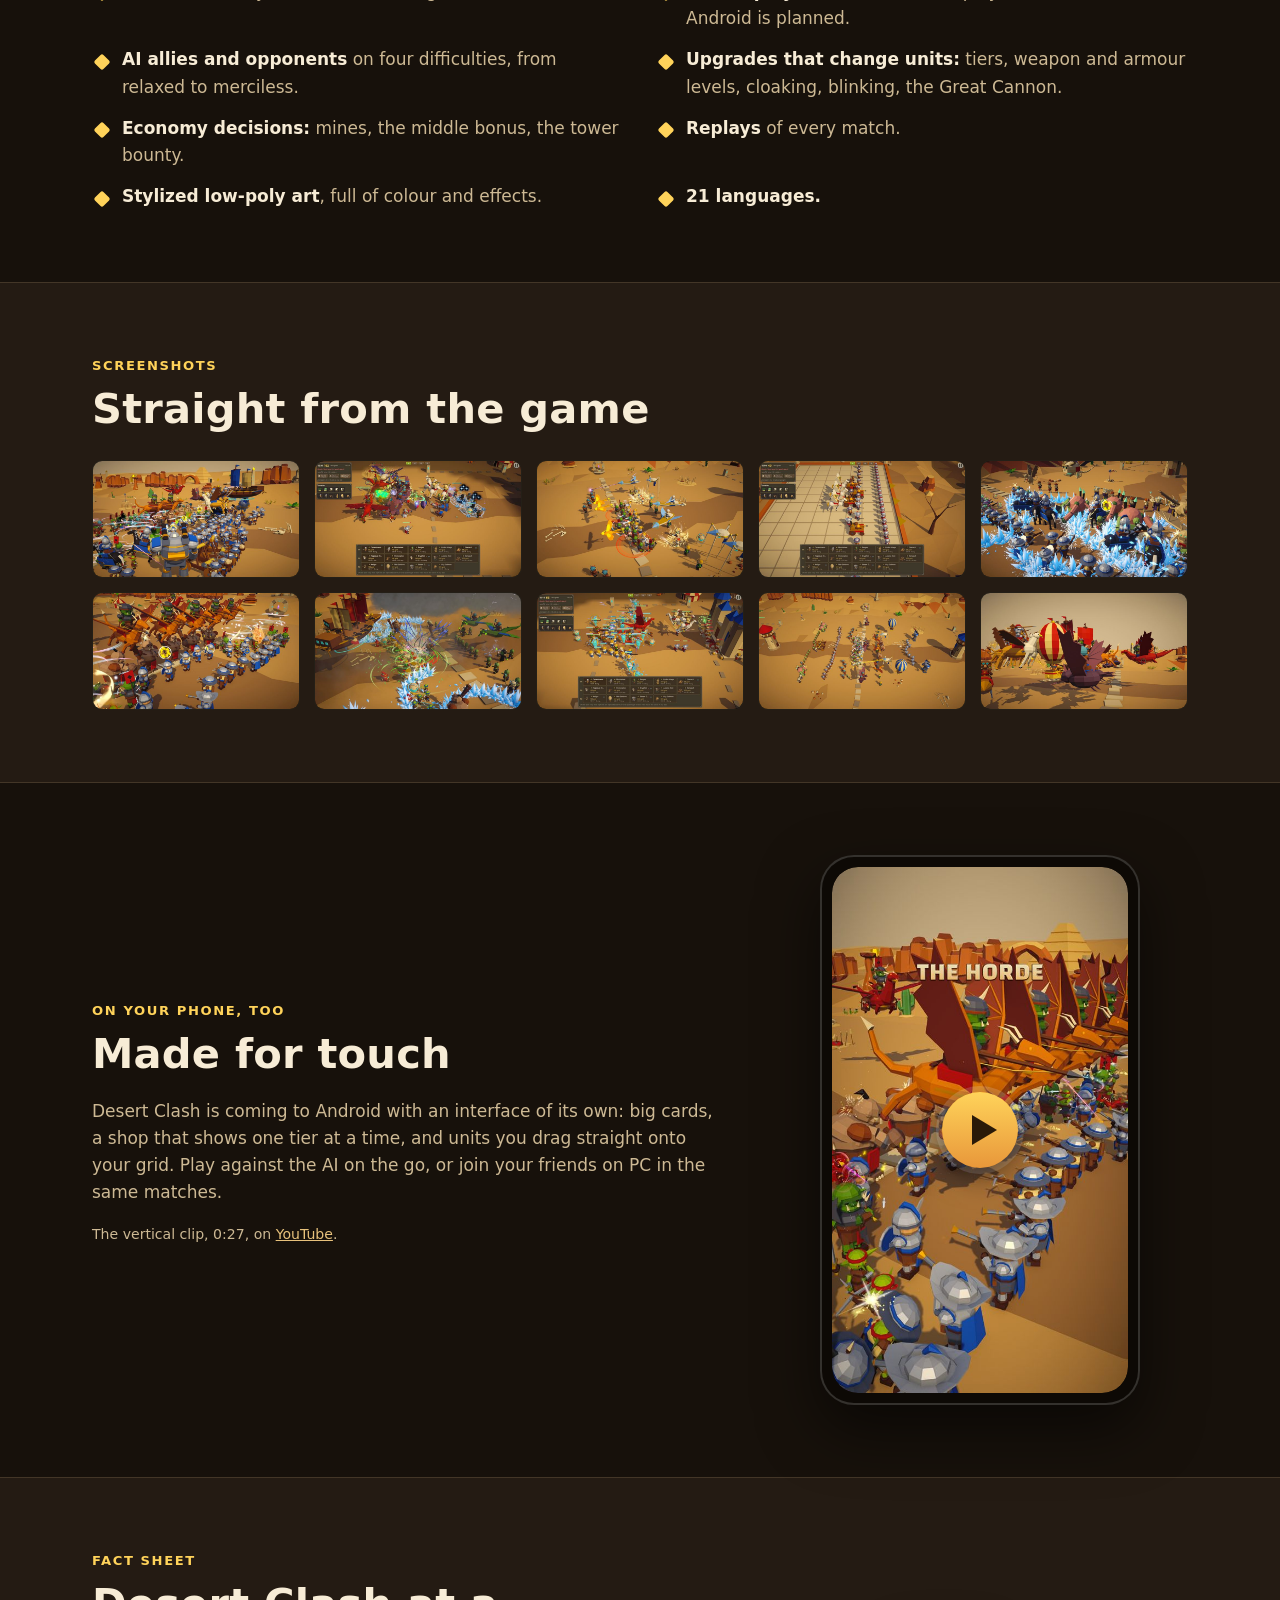
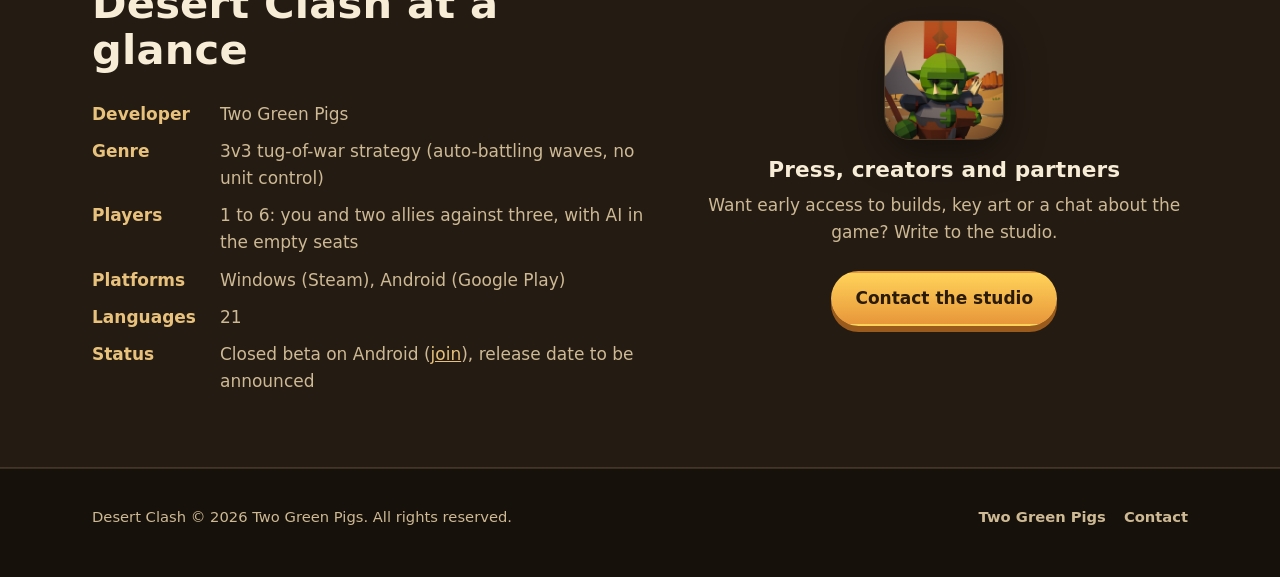
==== commit 3f597290: "Closed beta page: three steps to join on Android, Steam beta later Co-Authored-By: Claude Opus 5.5 <" ====
--- a/desert-clash/index.html
+++ b/desert-clash/index.html
@@ -30,6 +30,7 @@
           <a href="#trailer">Trailer</a>
           <a href="#factions">Factions</a>
           <a href="#screenshots">Screenshots</a>
+          <a href="playtest/">Play the beta</a>
         </nav>
       </div>
     </header>
@@ -38,13 +39,13 @@
       <p class="tagline">All strategy. No micro.</p>
       <p class="lead">A 3v3 tug-of-war strategy game. Build your army on a grid and watch it march: every minute your wave goes out on its own down a single lane and clashes with the enemy in huge team battles.</p>
       <div class="tags">
-        <span class="tag tag-live">In development</span>
+        <span class="tag tag-live">Closed beta on Android</span>
         <span class="tag">Windows · Steam</span>
         <span class="tag">Android · Google Play</span>
       </div>
       <div class="actions">
-        <a class="btn btn-primary" href="#trailer">&#9654; Watch the trailer</a>
-        <a class="btn btn-ghost" href="#factions">Meet the factions</a>
+        <a class="btn btn-primary" href="playtest/">Join the closed beta</a>
+        <a class="btn btn-ghost" href="#trailer">&#9654; Watch the trailer</a>
       </div>
     </div>
   </div>
@@ -215,7 +216,7 @@
             <dt>Players</dt><dd>1 to 6: you and two allies against three, with AI in the empty seats</dd>
             <dt>Platforms</dt><dd>Windows (Steam), Android (Google Play)</dd>
             <dt>Languages</dt><dd>21</dd>
-            <dt>Status</dt><dd>In development, release date to be announced</dd>
+            <dt>Status</dt><dd>Closed beta on Android (<a href="playtest/">join</a>), release date to be announced</dd>
           </dl>
         </div>
         <div class="cta">
--- a/assets/css/site.css
+++ b/assets/css/site.css
@@ -304,3 +304,24 @@
 .legal table { width: 100%; border-collapse: collapse; font-size: 0.95rem; }
 .legal th, .legal td { text-align: left; vertical-align: top; padding: 10px 12px; border-bottom: 1px solid var(--line); }
 .legal th { background: var(--cream); }
+
+/* ---------- the closed beta page (steps to join) ---------- */
+
+.game-hero-short { min-height: min(70vh, 620px); }
+.playtest-title { color: #fff; text-shadow: 0 2px 14px rgba(0, 0, 0, 0.6); max-width: 18ch; }
+.steps { list-style: none; counter-reset: step; padding: 0; margin: 0; display: grid; gap: 18px; }
+@media (min-width: 900px) { .steps { grid-template-columns: repeat(3, 1fr); gap: 22px; } }
+.steps li {
+  counter-increment: step; position: relative; display: flex; flex-direction: column;
+  background: var(--stone); border: 1px solid var(--line); border-radius: var(--radius); padding: 64px 24px 24px;
+}
+.steps li::before {
+  content: counter(step); position: absolute; left: 24px; top: 20px; width: 34px; height: 34px; border-radius: 50%;
+  display: grid; place-items: center; font: 700 1.1rem var(--display); color: #2a1a08;
+  background: linear-gradient(180deg, var(--gold) 0%, var(--gold-deep) 100%);
+}
+.steps p { flex: 1; }
+.steps strong { color: var(--text); }
+.steps .actions { margin-top: 8px; }
+.steps .btn { overflow-wrap: anywhere; }
+.game .features a, .facts a { color: var(--sand); }
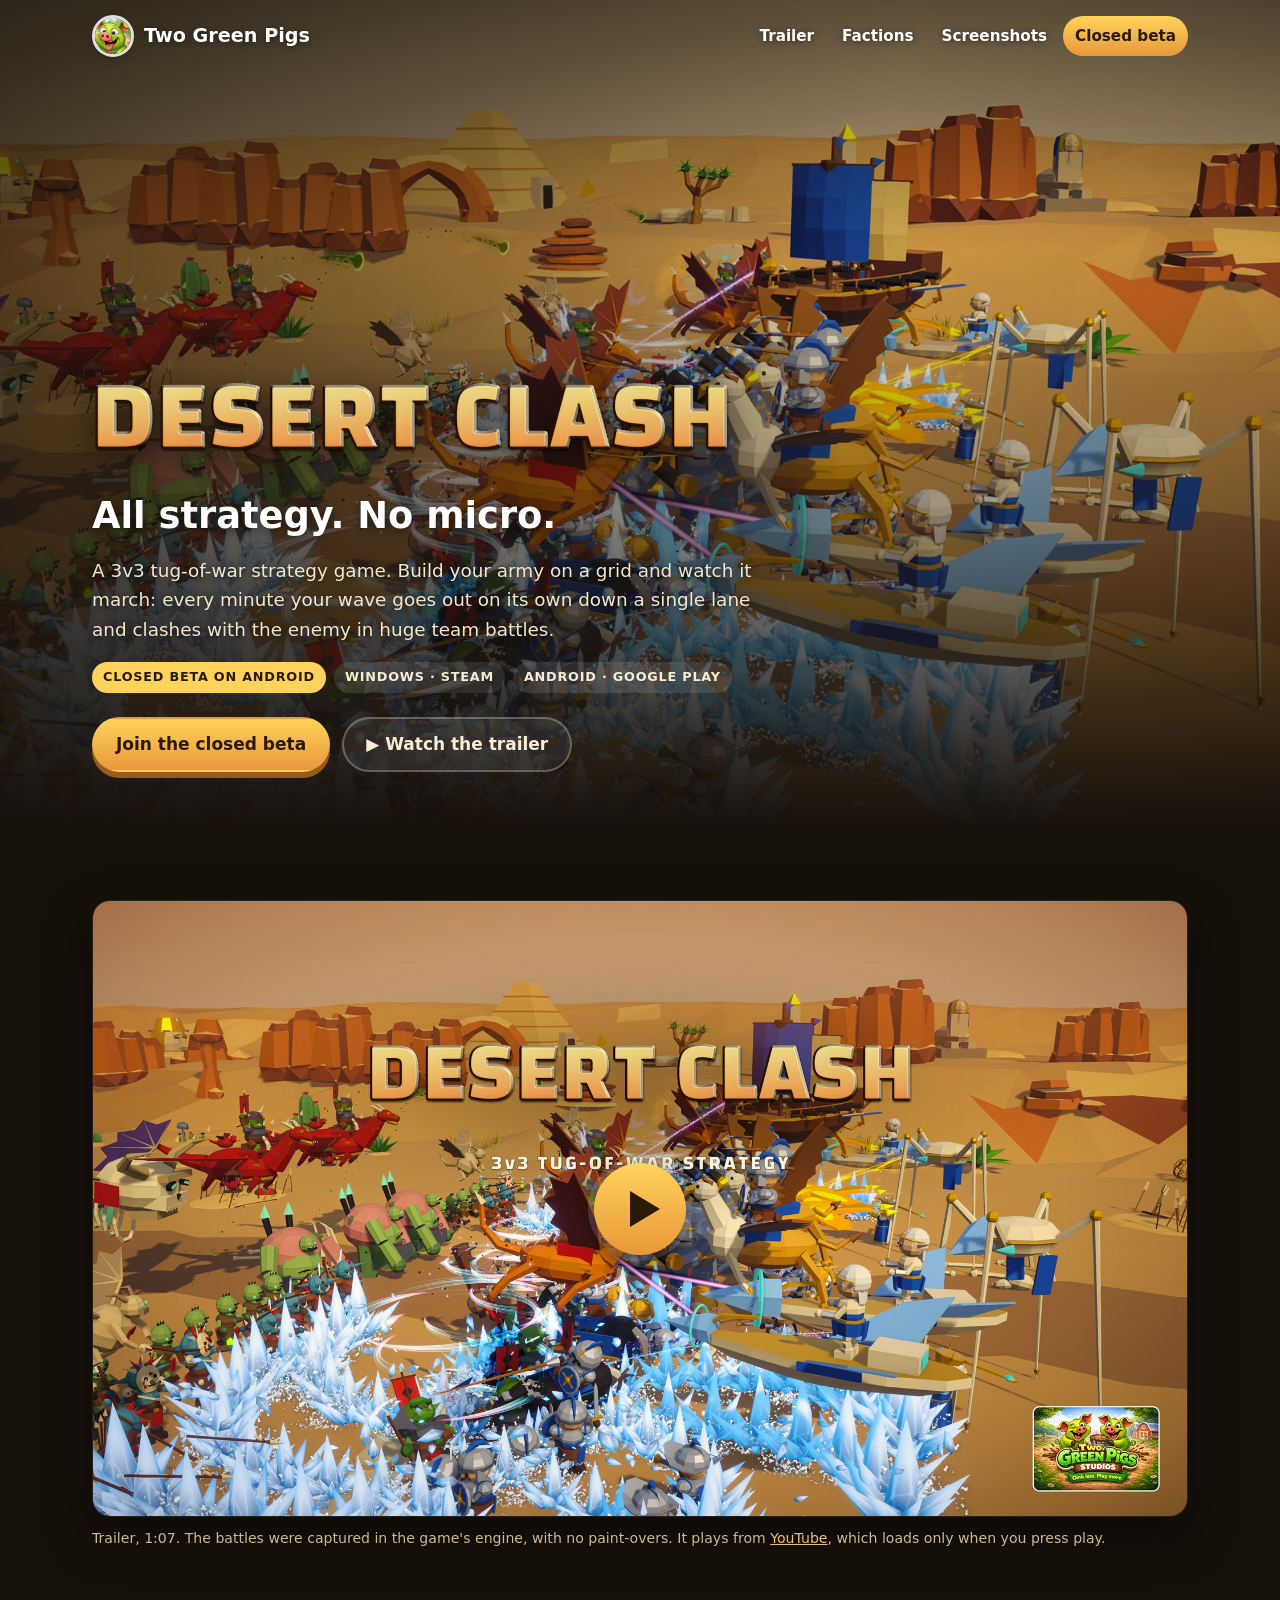
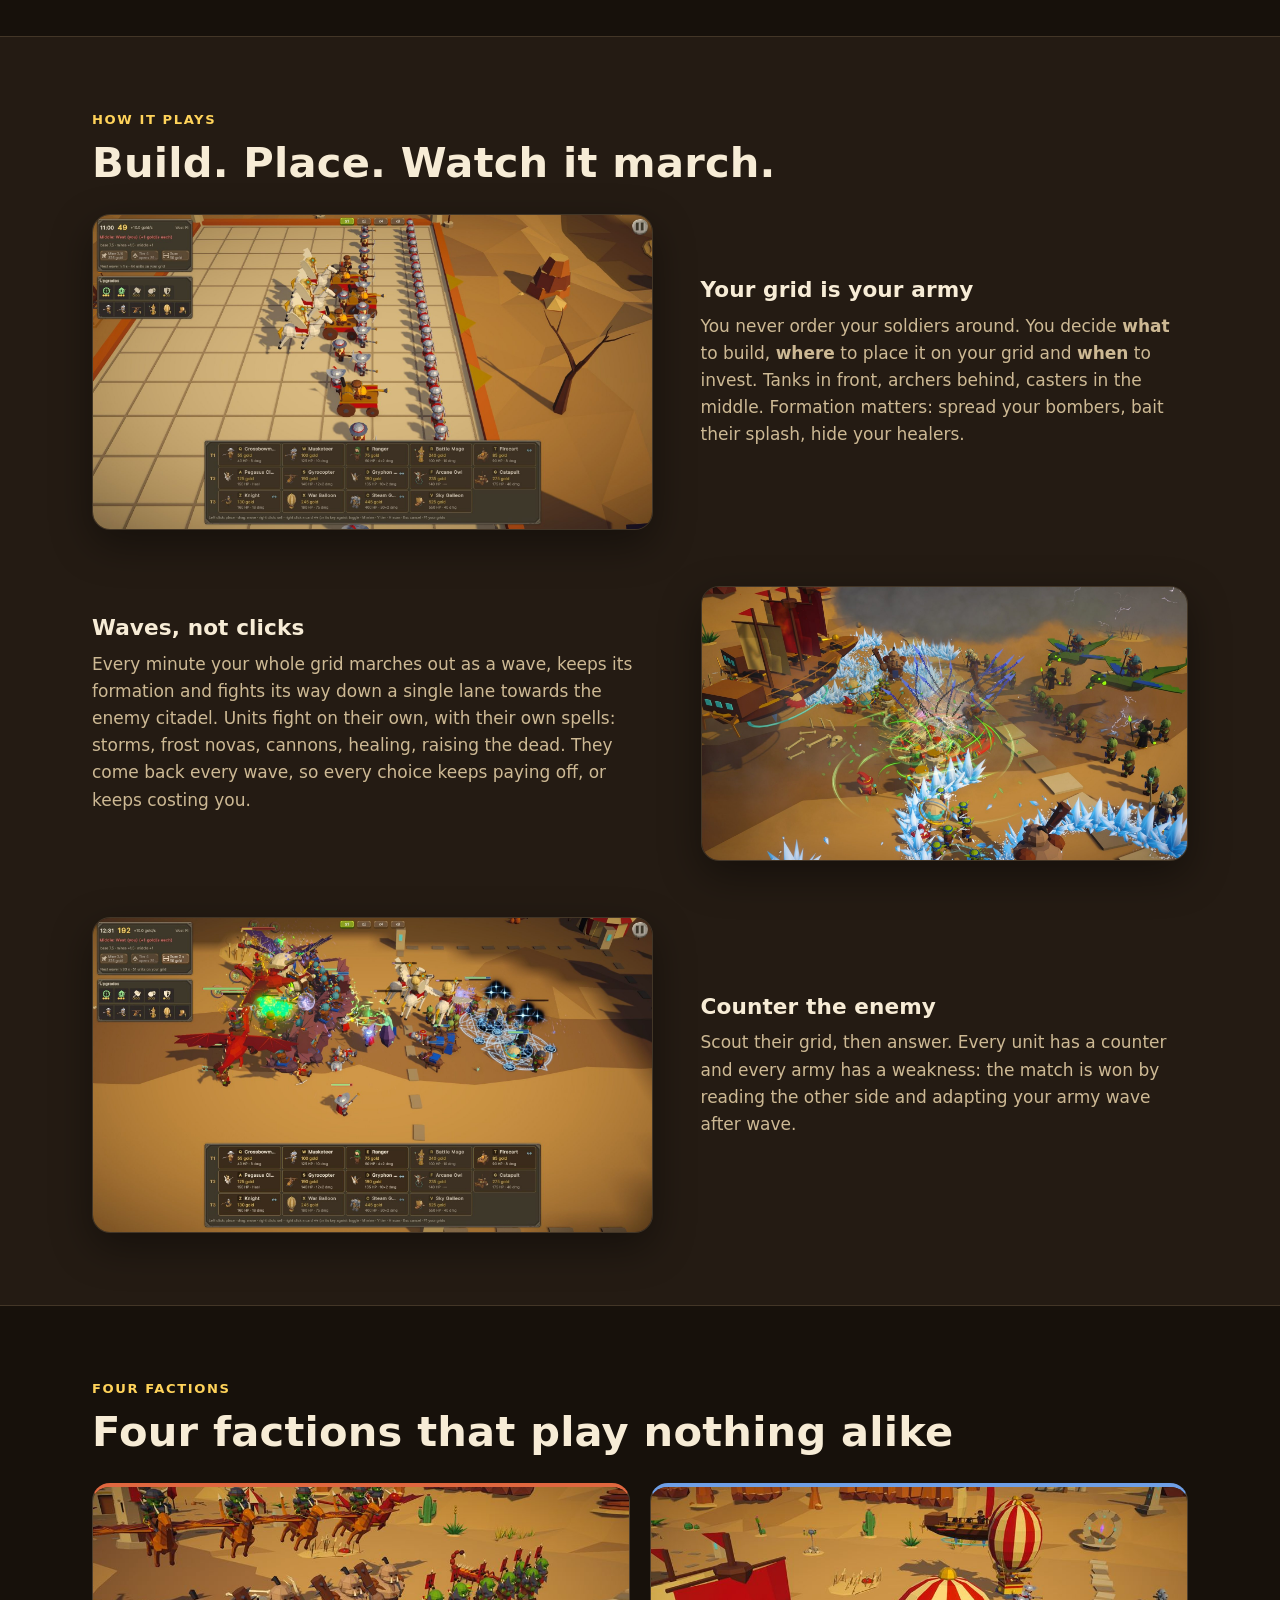
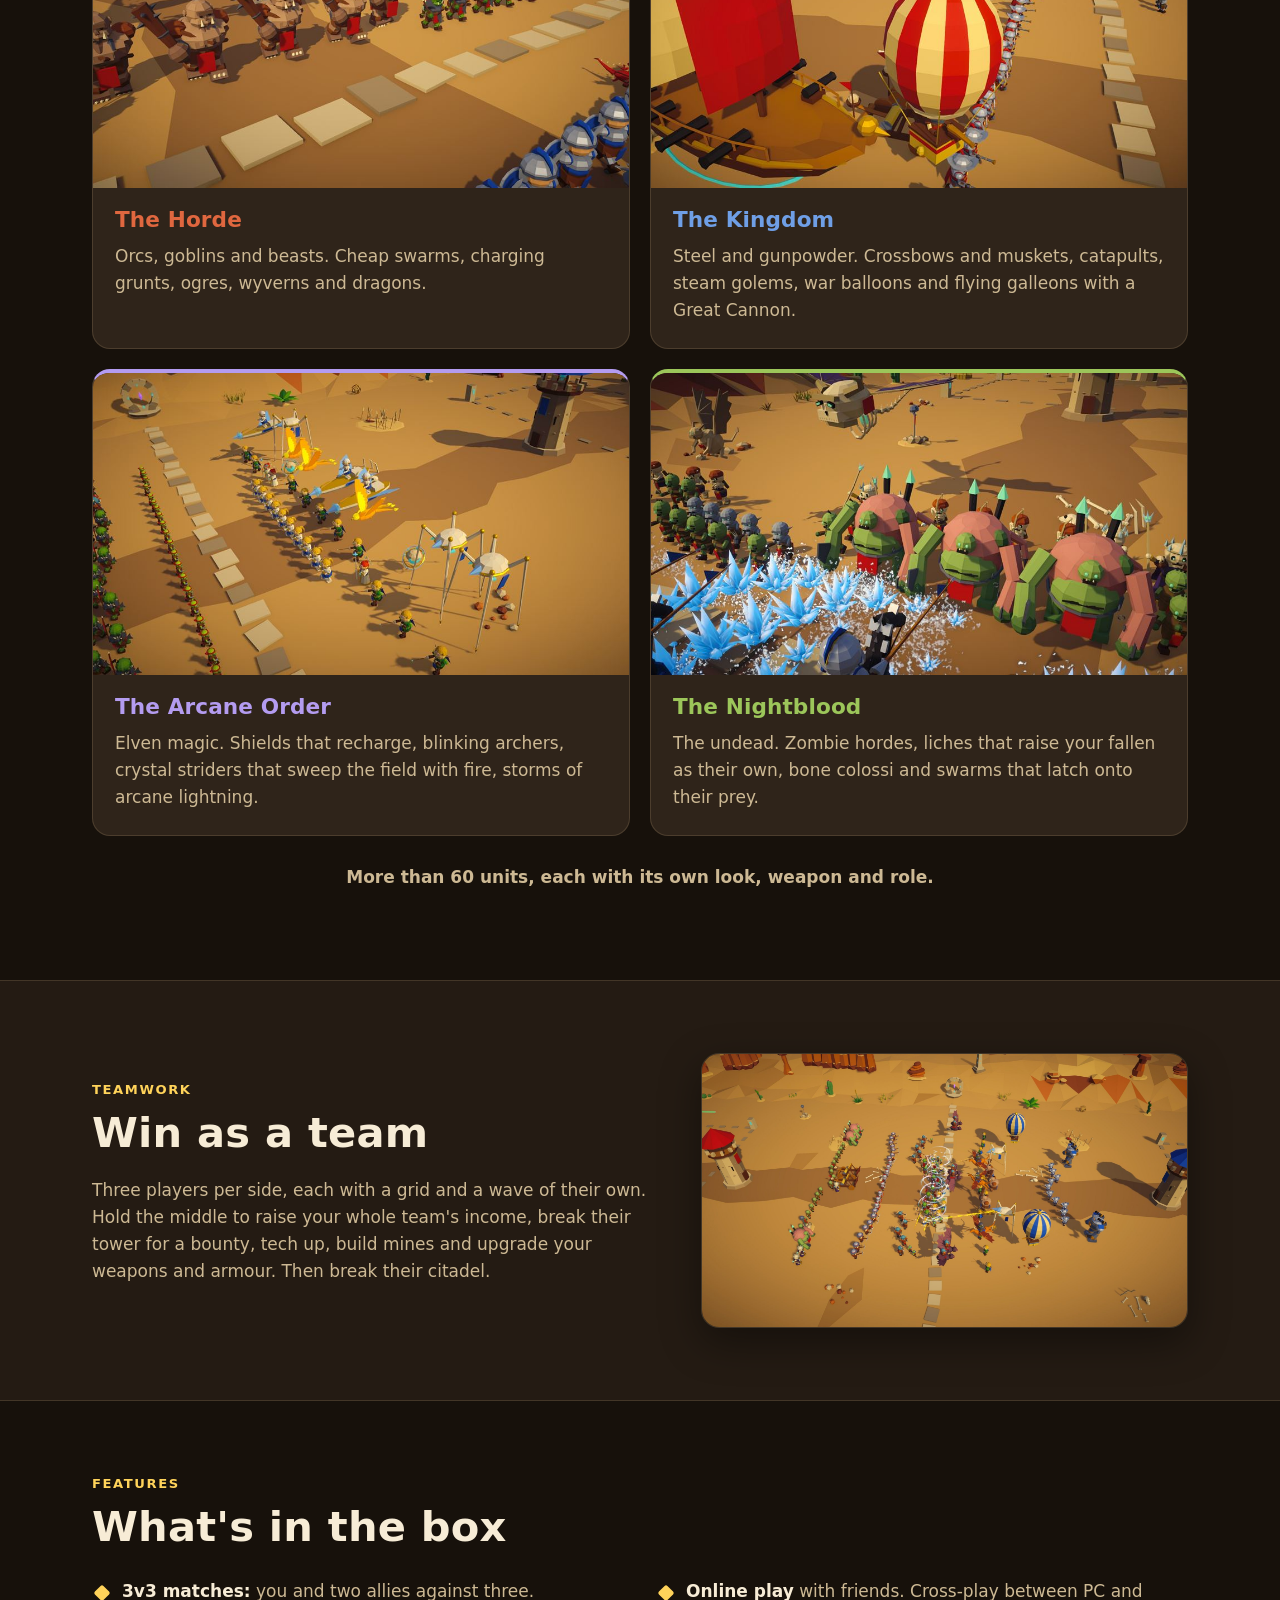
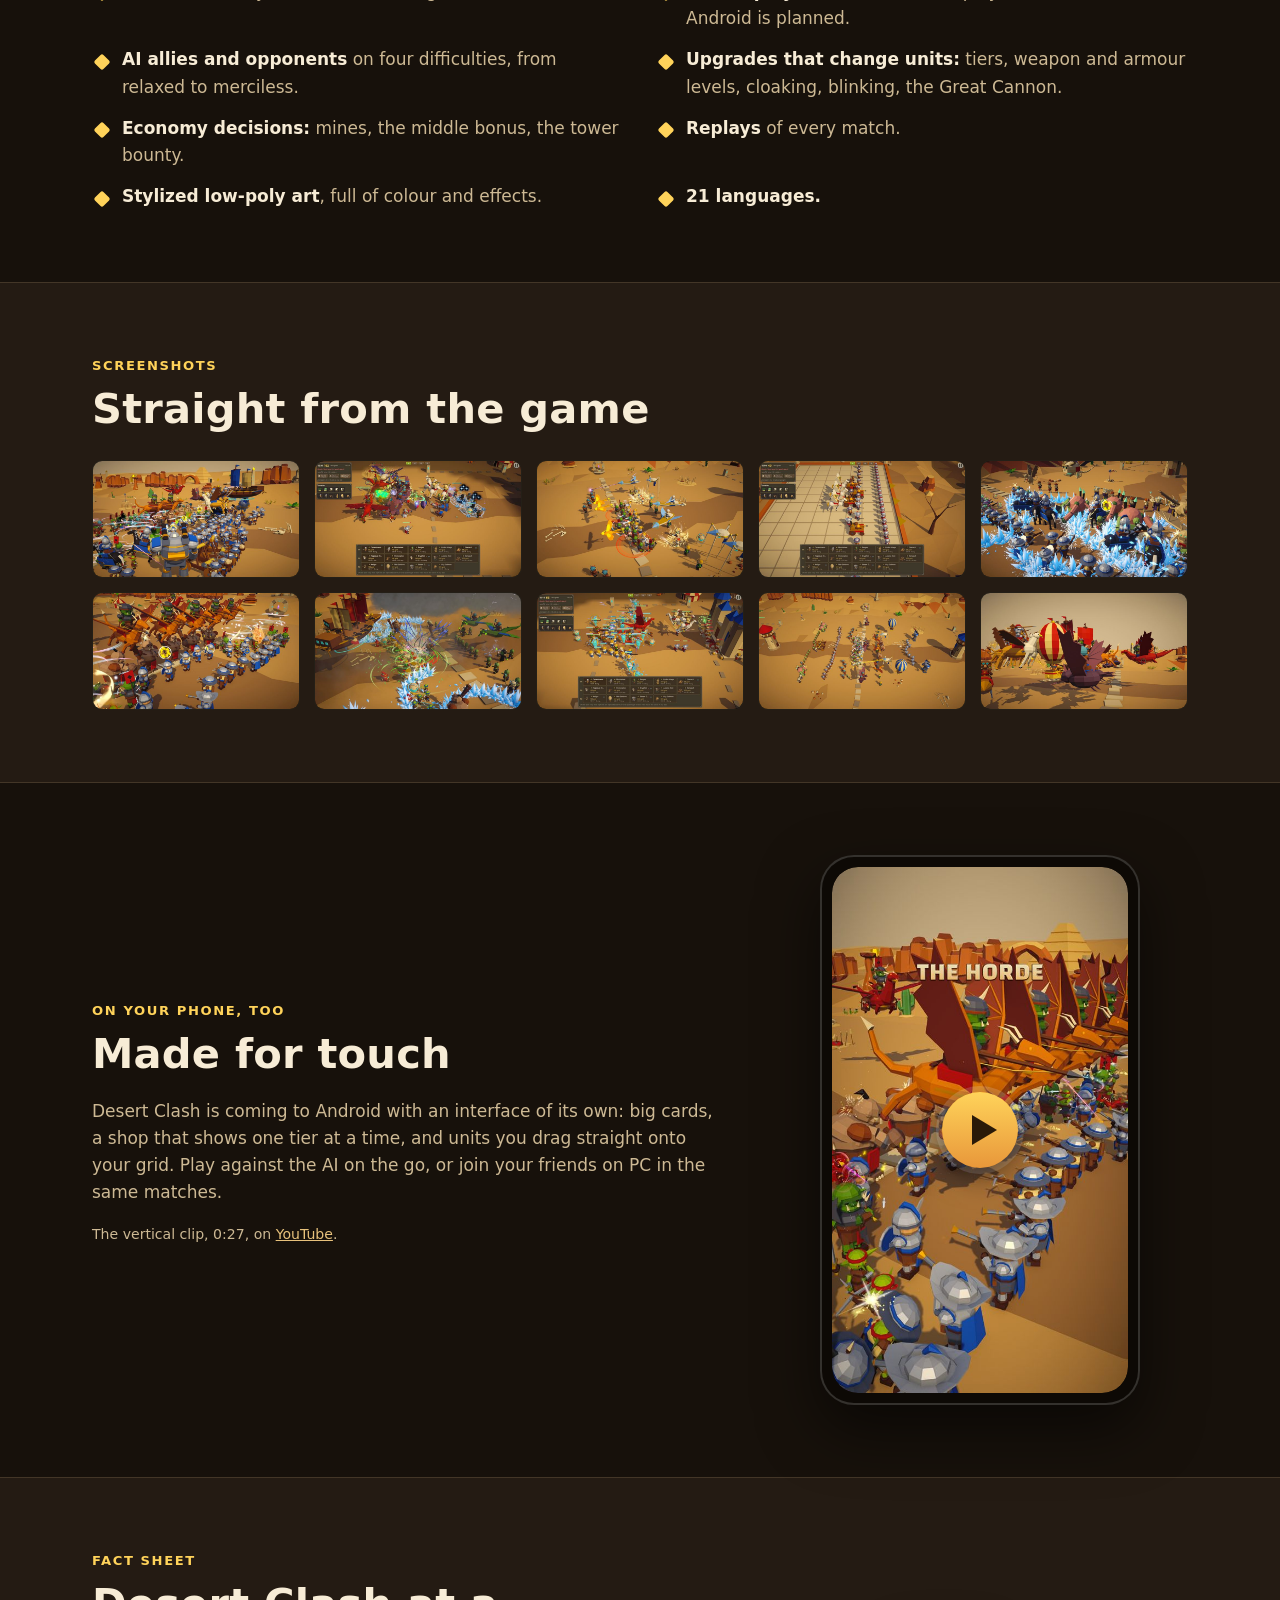
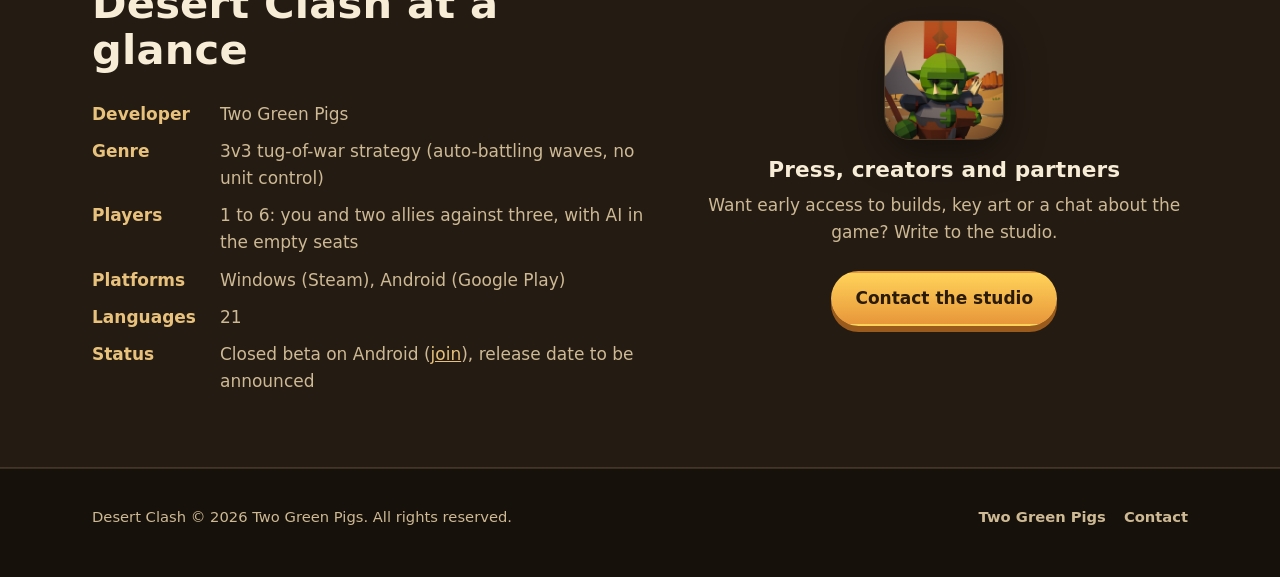
==== commit aab01343: "Closed beta links on every page, new trailer and Short from YouTube Co-Authored-By: Claude Opus 5.5 " ====
--- a/desert-clash/index.html
+++ b/desert-clash/index.html
@@ -30,7 +30,7 @@
           <a href="#trailer">Trailer</a>
           <a href="#factions">Factions</a>
           <a href="#screenshots">Screenshots</a>
-          <a href="playtest/">Play the beta</a>
+          <a class="nav-cta" href="playtest/">Closed beta</a>
         </nav>
       </div>
     </header>
@@ -53,13 +53,13 @@
   <main>
     <section id="trailer" class="section">
       <div class="wrap">
-        <div class="video-frame" data-youtube="20LuhETwz0U" data-title="Desert Clash trailer">
-          <a class="yt-play" href="https://www.youtube.com/watch?v=20LuhETwz0U" aria-label="Play the trailer">
+        <div class="video-frame" data-youtube="YF86s-rRHUo" data-title="Desert Clash trailer">
+          <a class="yt-play" href="https://www.youtube.com/watch?v=YF86s-rRHUo" aria-label="Play the trailer">
             <img src="media/key-art.jpg" width="1920" height="1080" alt="">
             <span class="yt-button" aria-hidden="true"></span>
           </a>
         </div>
-        <p class="caption">Trailer, 1:07. The battles were captured in the game's engine, with no paint-overs. It plays from <a href="https://www.youtube.com/watch?v=20LuhETwz0U">YouTube</a>, which loads only when you press play.</p>
+        <p class="caption">Trailer, 1:07. The battles were captured in the game's engine, with no paint-overs. It plays from <a href="https://www.youtube.com/watch?v=YF86s-rRHUo">YouTube</a>, which loads only when you press play.</p>
       </div>
     </section>
 
@@ -194,10 +194,10 @@
           <p class="eyebrow">On your phone, too</p>
           <h2>Made for touch</h2>
           <p>Desert Clash is coming to Android with an interface of its own: big cards, a shop that shows one tier at a time, and units you drag straight onto your grid. Play against the AI on the go, or join your friends on PC in the same matches.</p>
-          <p class="caption">The vertical clip, 0:27, on <a href="https://youtube.com/shorts/nv_gmuJUlQA">YouTube</a>.</p>
-        </div>
-        <div class="phone-frame" data-youtube="nv_gmuJUlQA" data-title="Desert Clash on a phone">
-          <a class="yt-play" href="https://youtube.com/shorts/nv_gmuJUlQA" aria-label="Play the vertical clip">
+          <p class="caption">The vertical clip, 0:27, on <a href="https://youtube.com/shorts/3Na1lm7YS8w">YouTube</a>.</p>
+        </div>
+        <div class="phone-frame" data-youtube="3Na1lm7YS8w" data-title="Desert Clash on a phone">
+          <a class="yt-play" href="https://youtube.com/shorts/3Na1lm7YS8w" aria-label="Play the vertical clip">
             <img src="media/short-poster.jpg" width="540" height="960" alt="">
             <span class="yt-button" aria-hidden="true"></span>
           </a>
--- a/assets/css/site.css
+++ b/assets/css/site.css
@@ -325,3 +325,9 @@
 .steps .actions { margin-top: 8px; }
 .steps .btn { overflow-wrap: anywhere; }
 .game .features a, .facts a { color: var(--sand); }
+
+/* the closed beta link in the top bar stands out on every page */
+.nav .nav-cta { background: var(--grass); color: #fff; text-shadow: none; }
+.nav .nav-cta:hover { background: var(--grass-deep); }
+.game .nav .nav-cta { background: linear-gradient(180deg, var(--gold) 0%, var(--gold-deep) 100%); color: #2a1a08; }
+.game .nav .nav-cta:hover { background: var(--gold); }
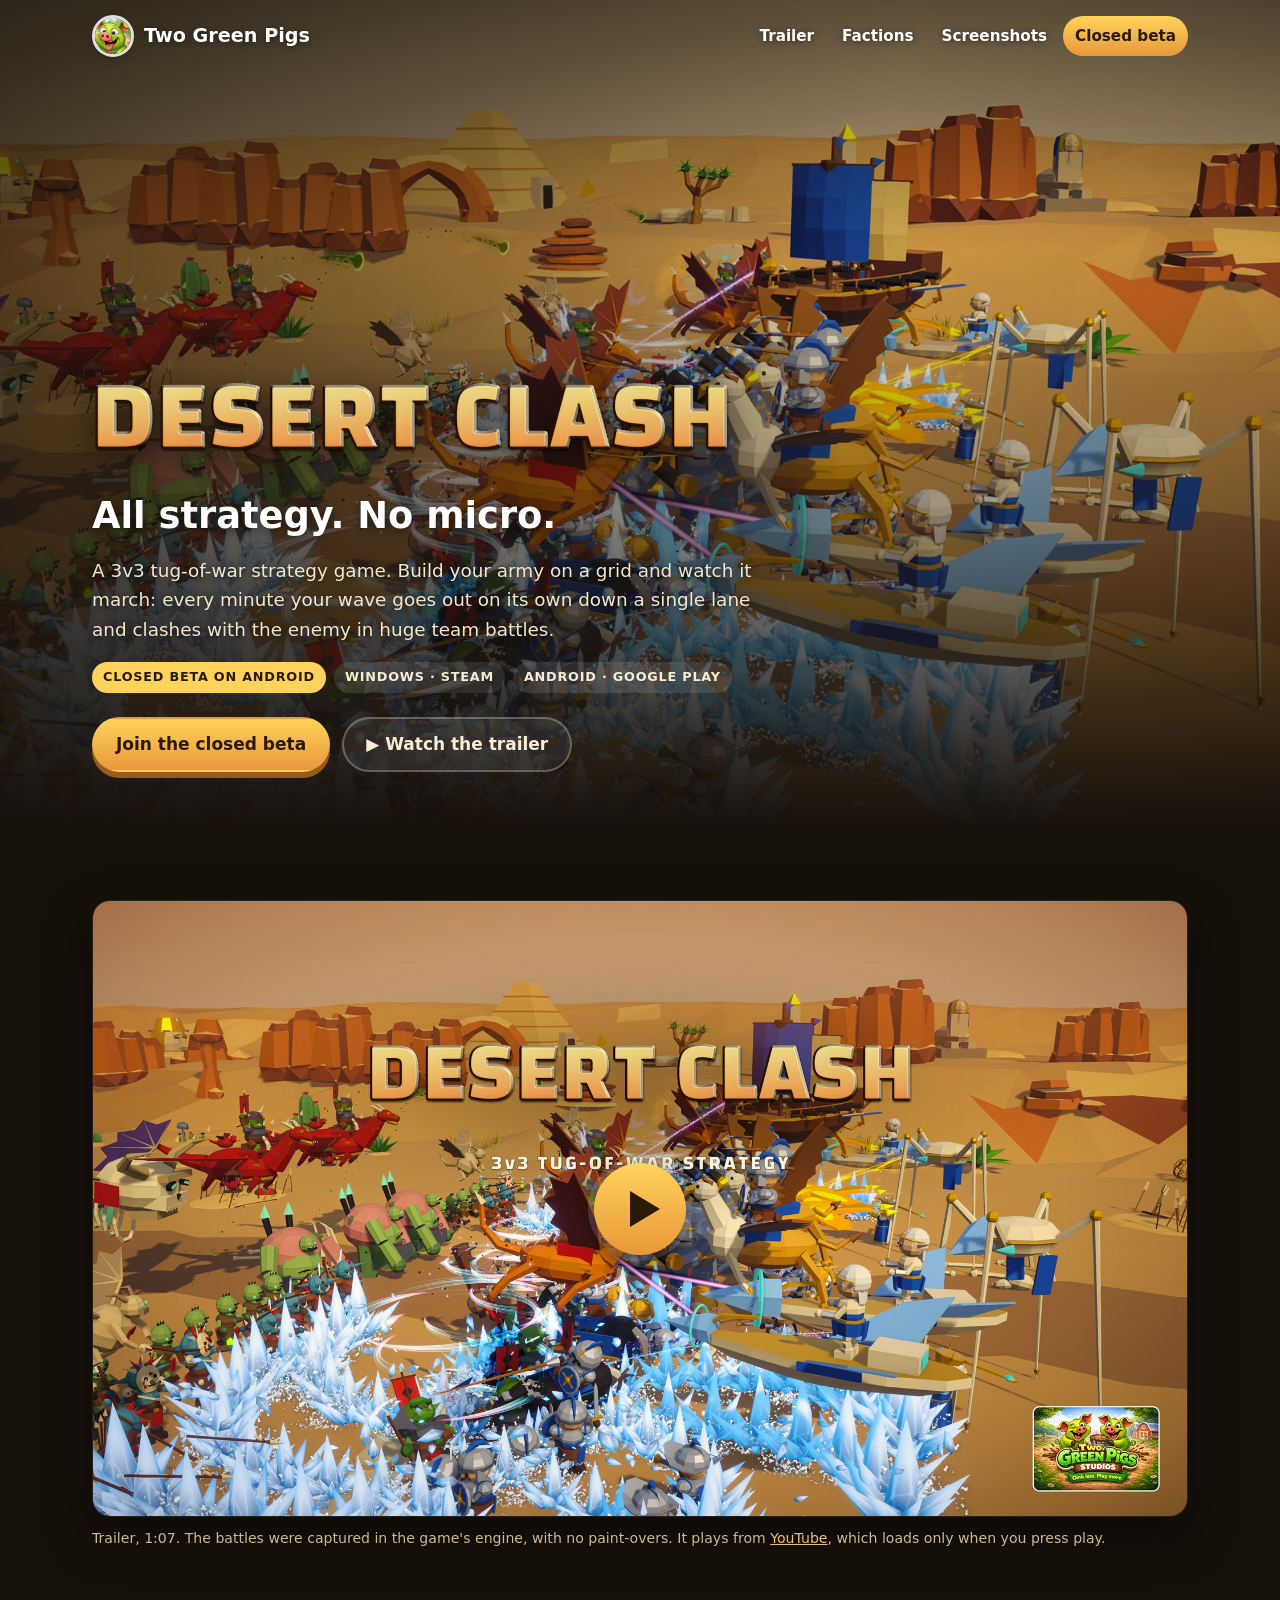
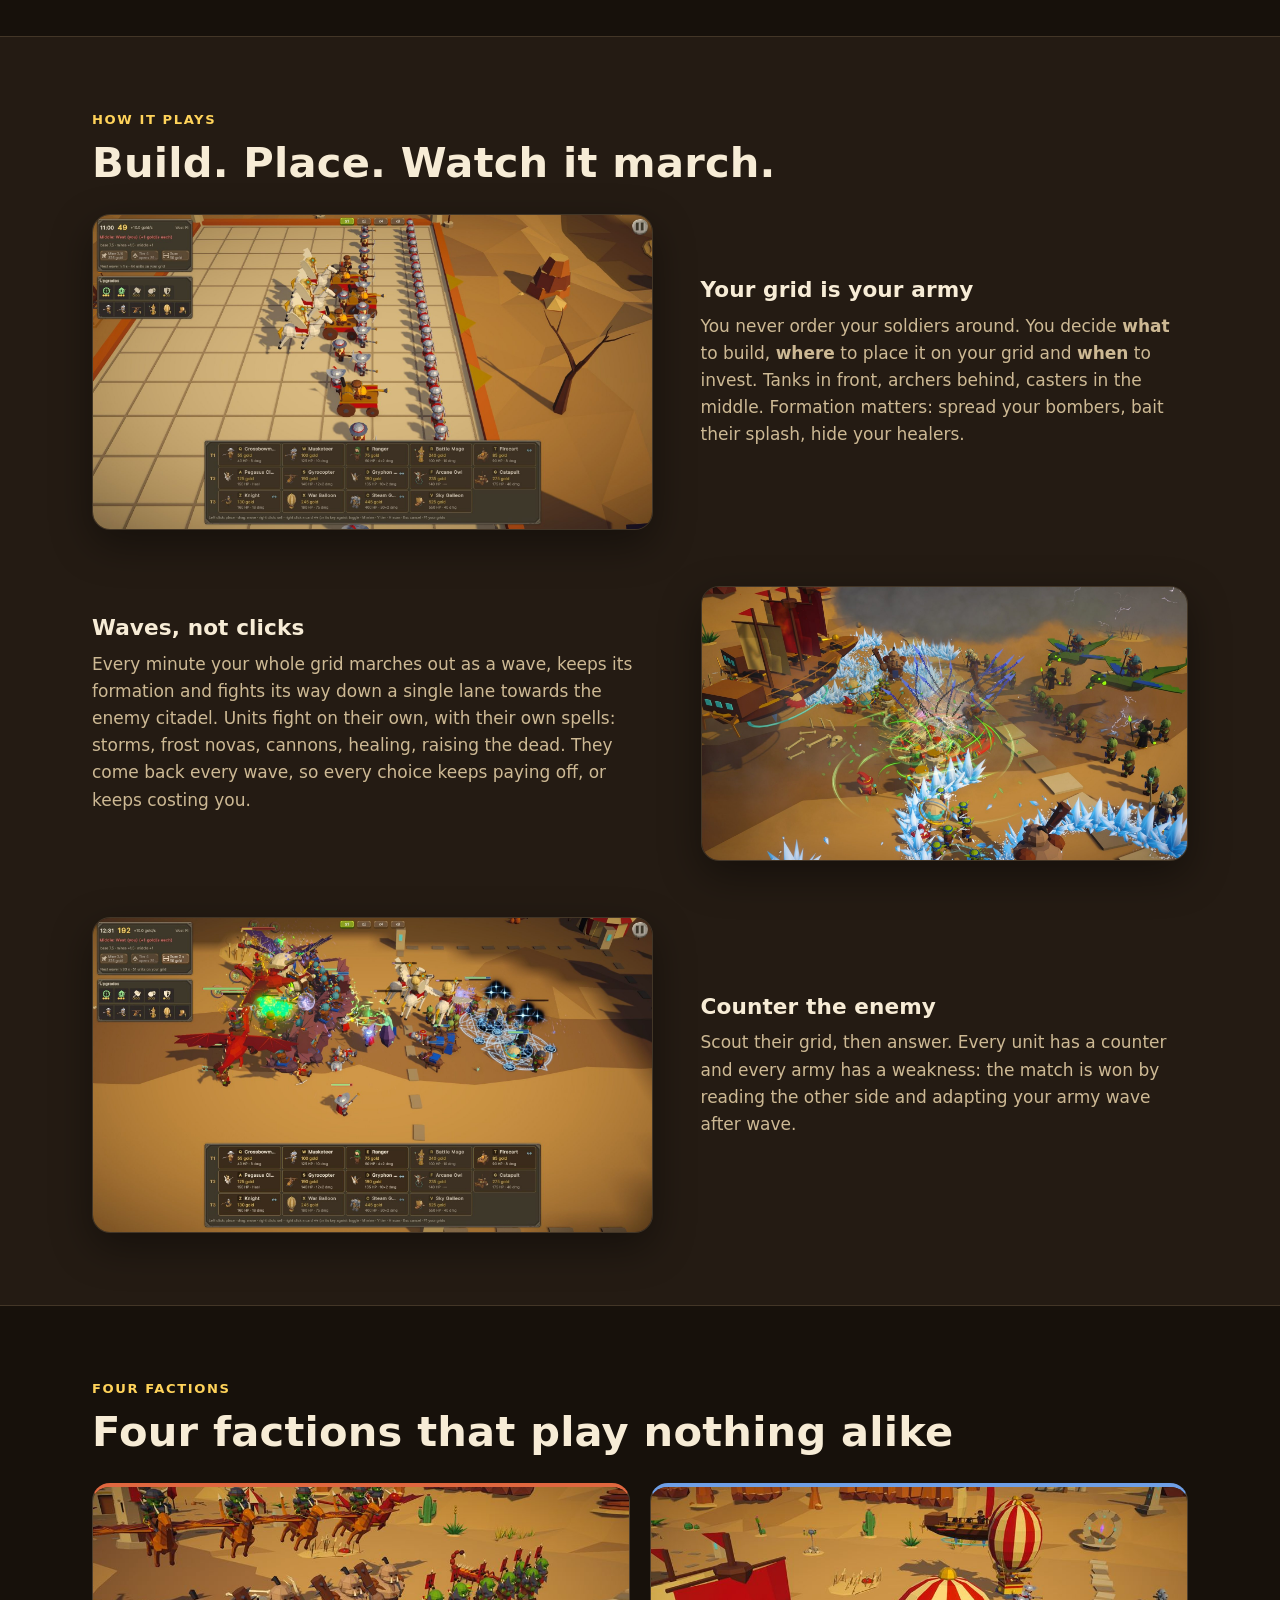
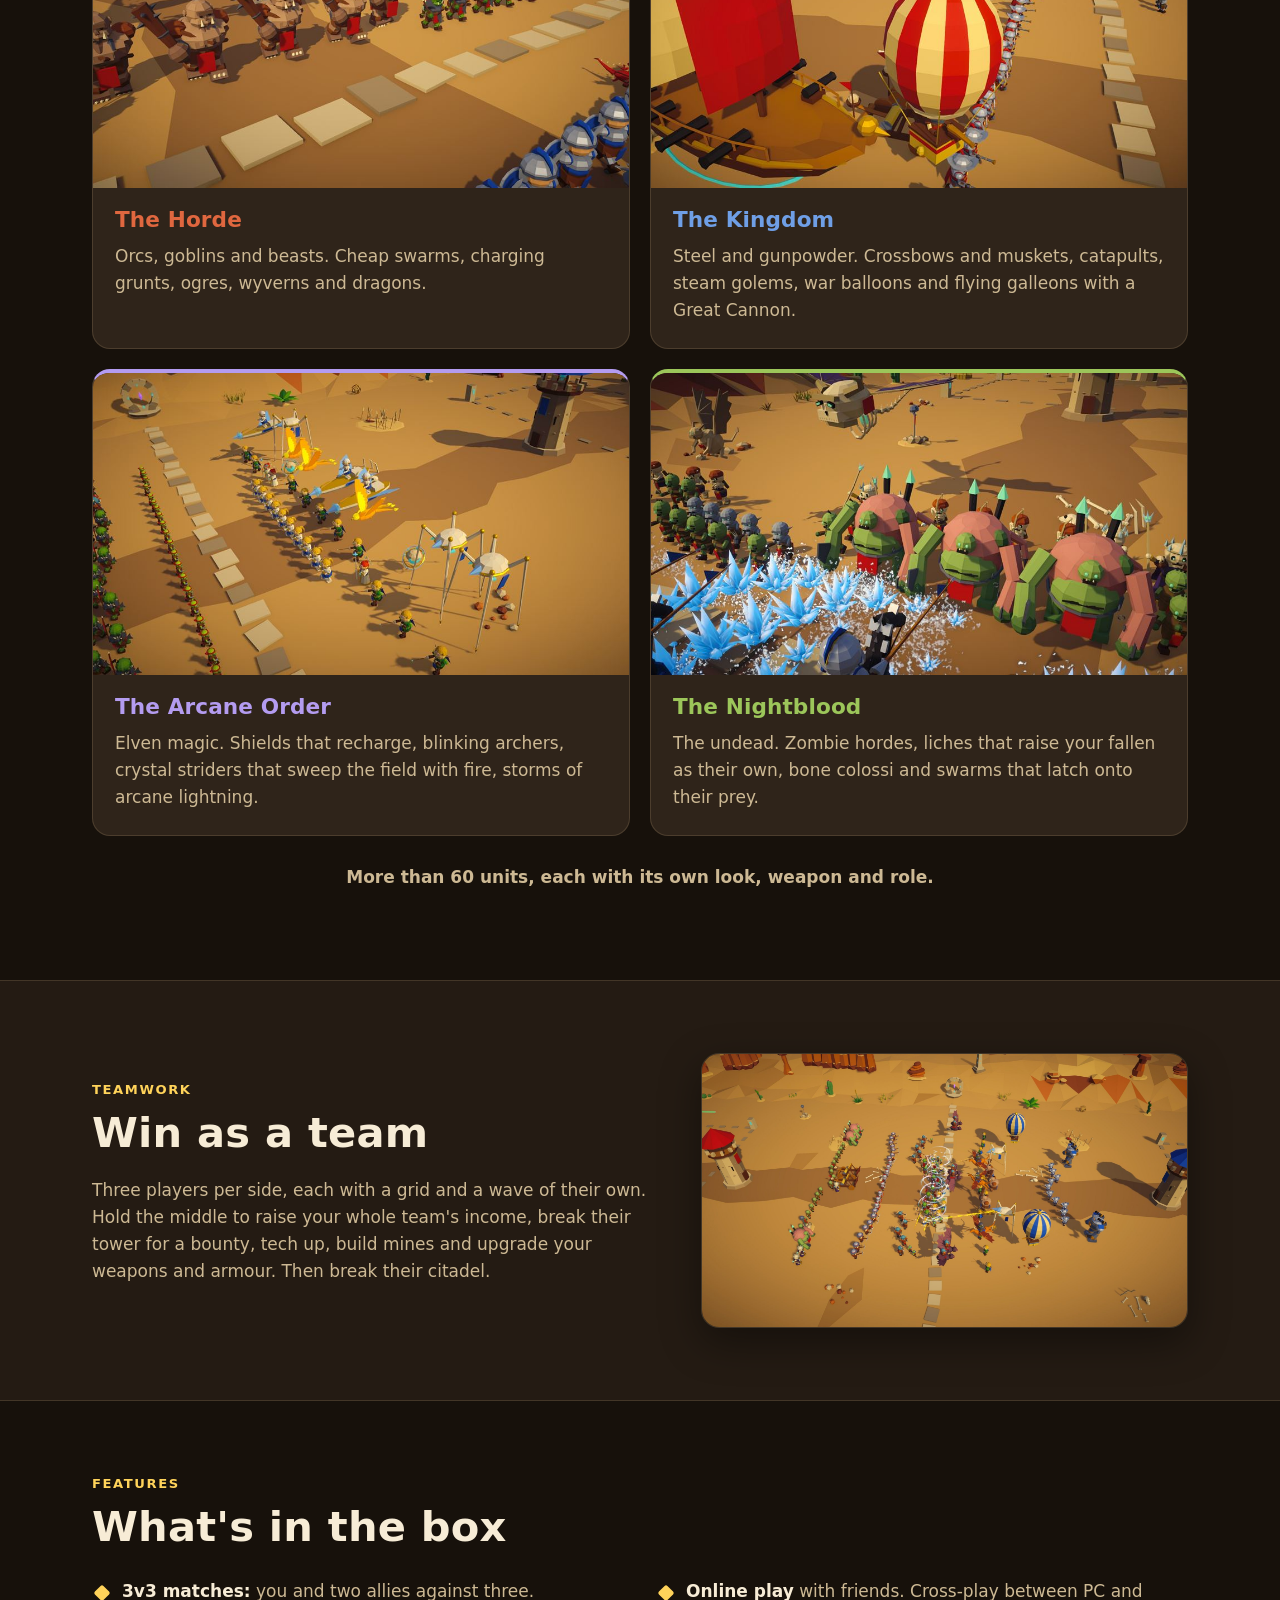
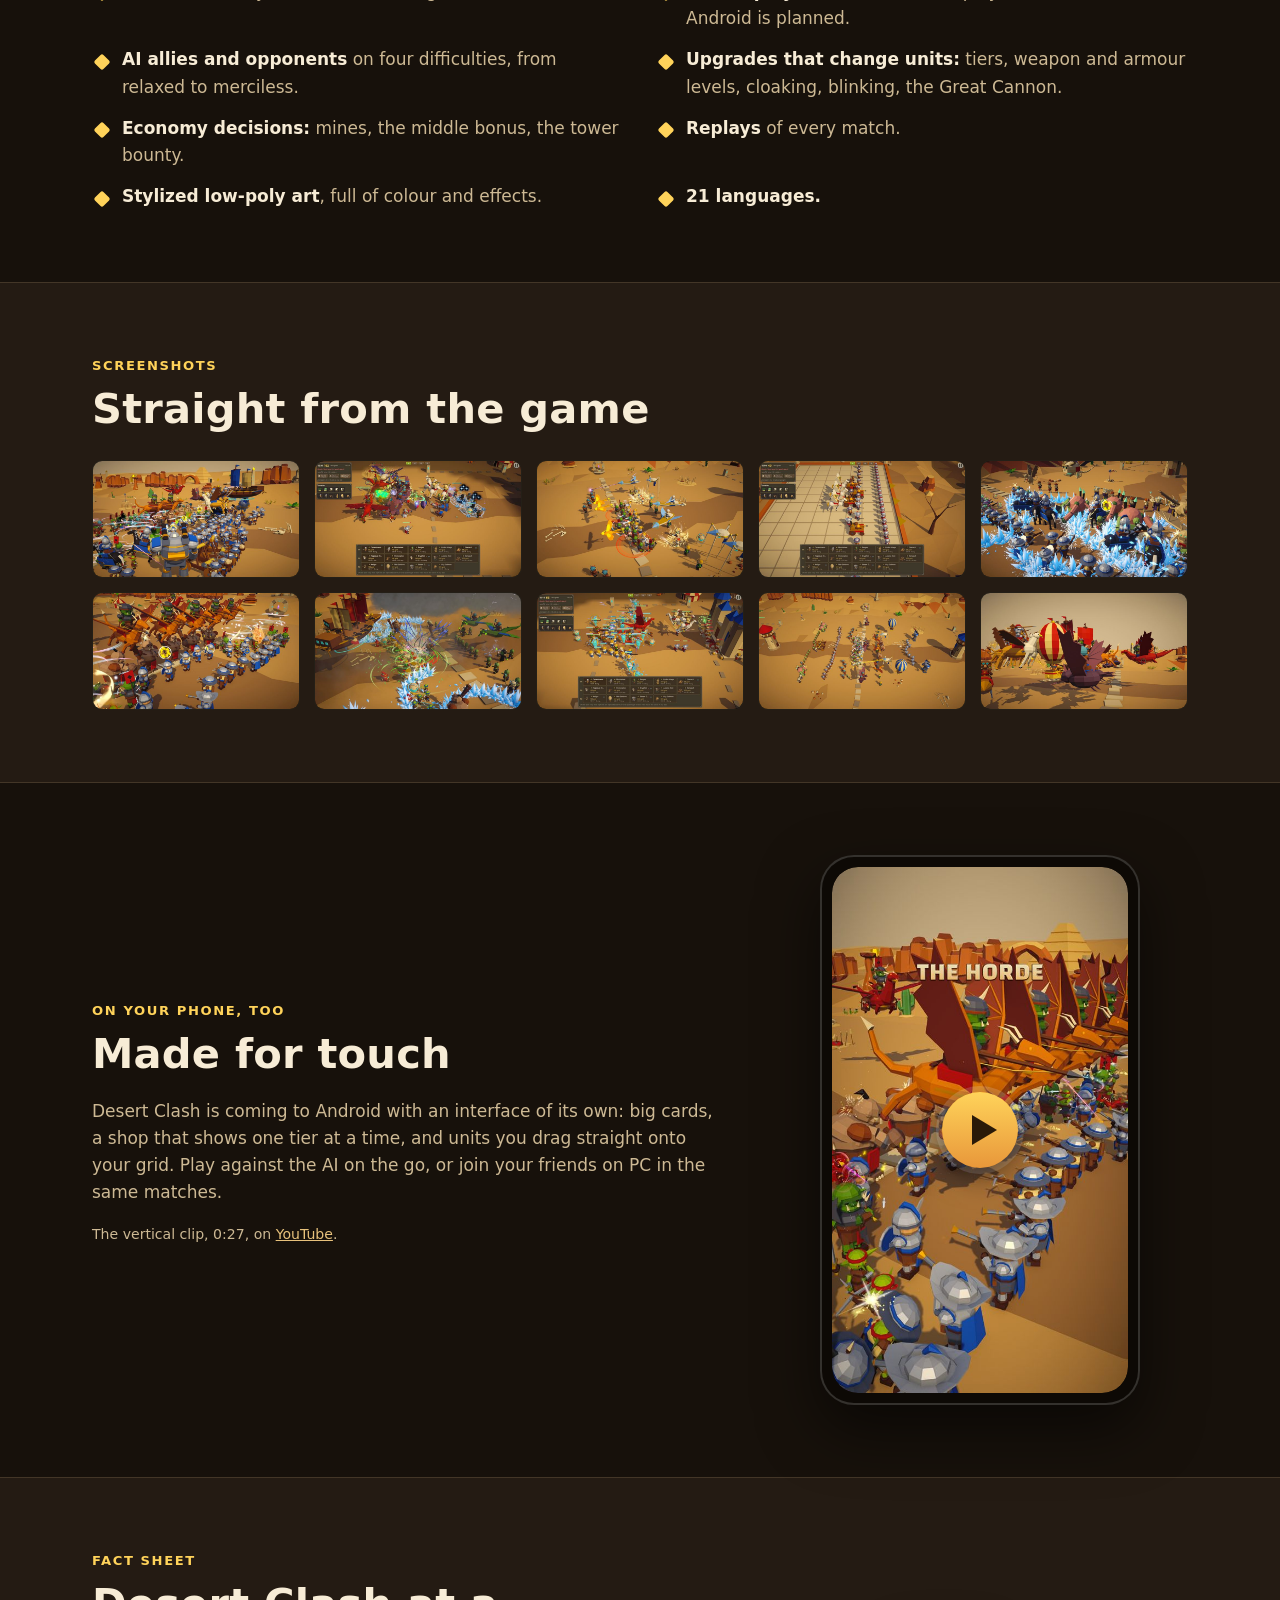
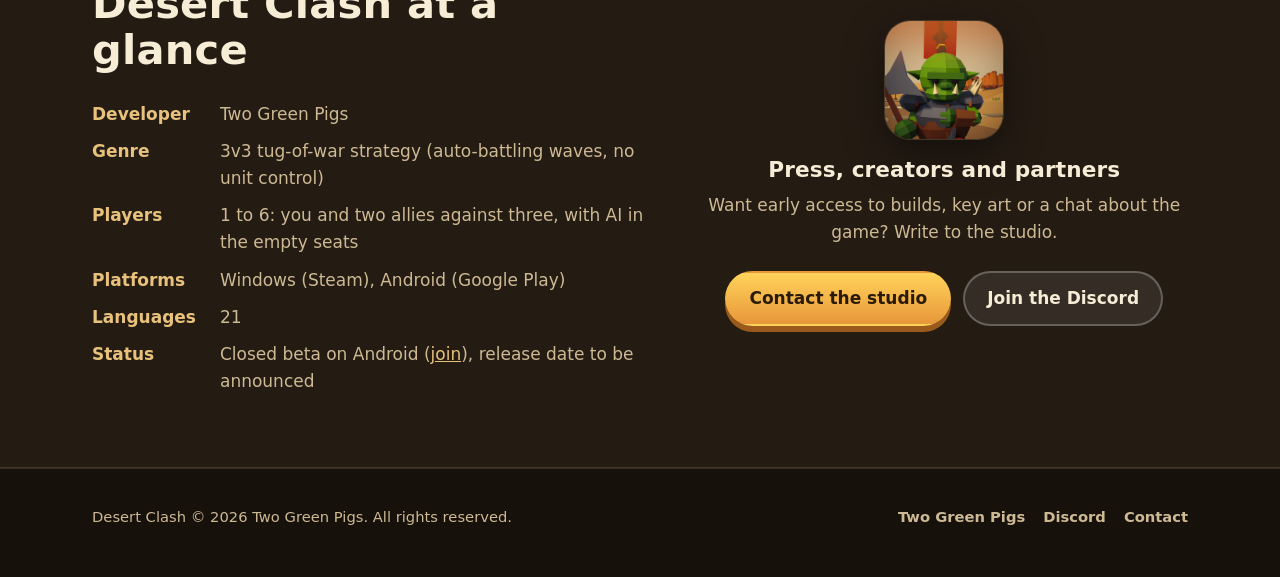
==== commit a3099c70: "Discord invite on the studio, game and beta pages Co-Authored-By: Claude Opus 5.5 <noreply@anthropic" ====
--- a/desert-clash/index.html
+++ b/desert-clash/index.html
@@ -225,6 +225,7 @@
           <p>Want early access to builds, key art or a chat about the game? Write to the studio.</p>
           <div class="actions">
             <a class="btn btn-primary" href="mailto:twogreenpigs.studio@gmail.com?subject=Desert%20Clash">Contact the studio</a>
+            <a class="btn btn-ghost" href="https://discord.gg/RybkvuCMQ" rel="noopener">Join the Discord</a>
           </div>
         </div>
       </div>
@@ -236,6 +237,7 @@
       <span>Desert Clash &copy; <span data-year>2026</span> Two Green Pigs. All rights reserved.</span>
       <nav class="footer-links" aria-label="Footer">
         <a href="../">Two Green Pigs</a>
+        <a href="https://discord.gg/RybkvuCMQ" rel="noopener">Discord</a>
         <a href="mailto:twogreenpigs.studio@gmail.com">Contact</a>
       </nav>
     </div>
